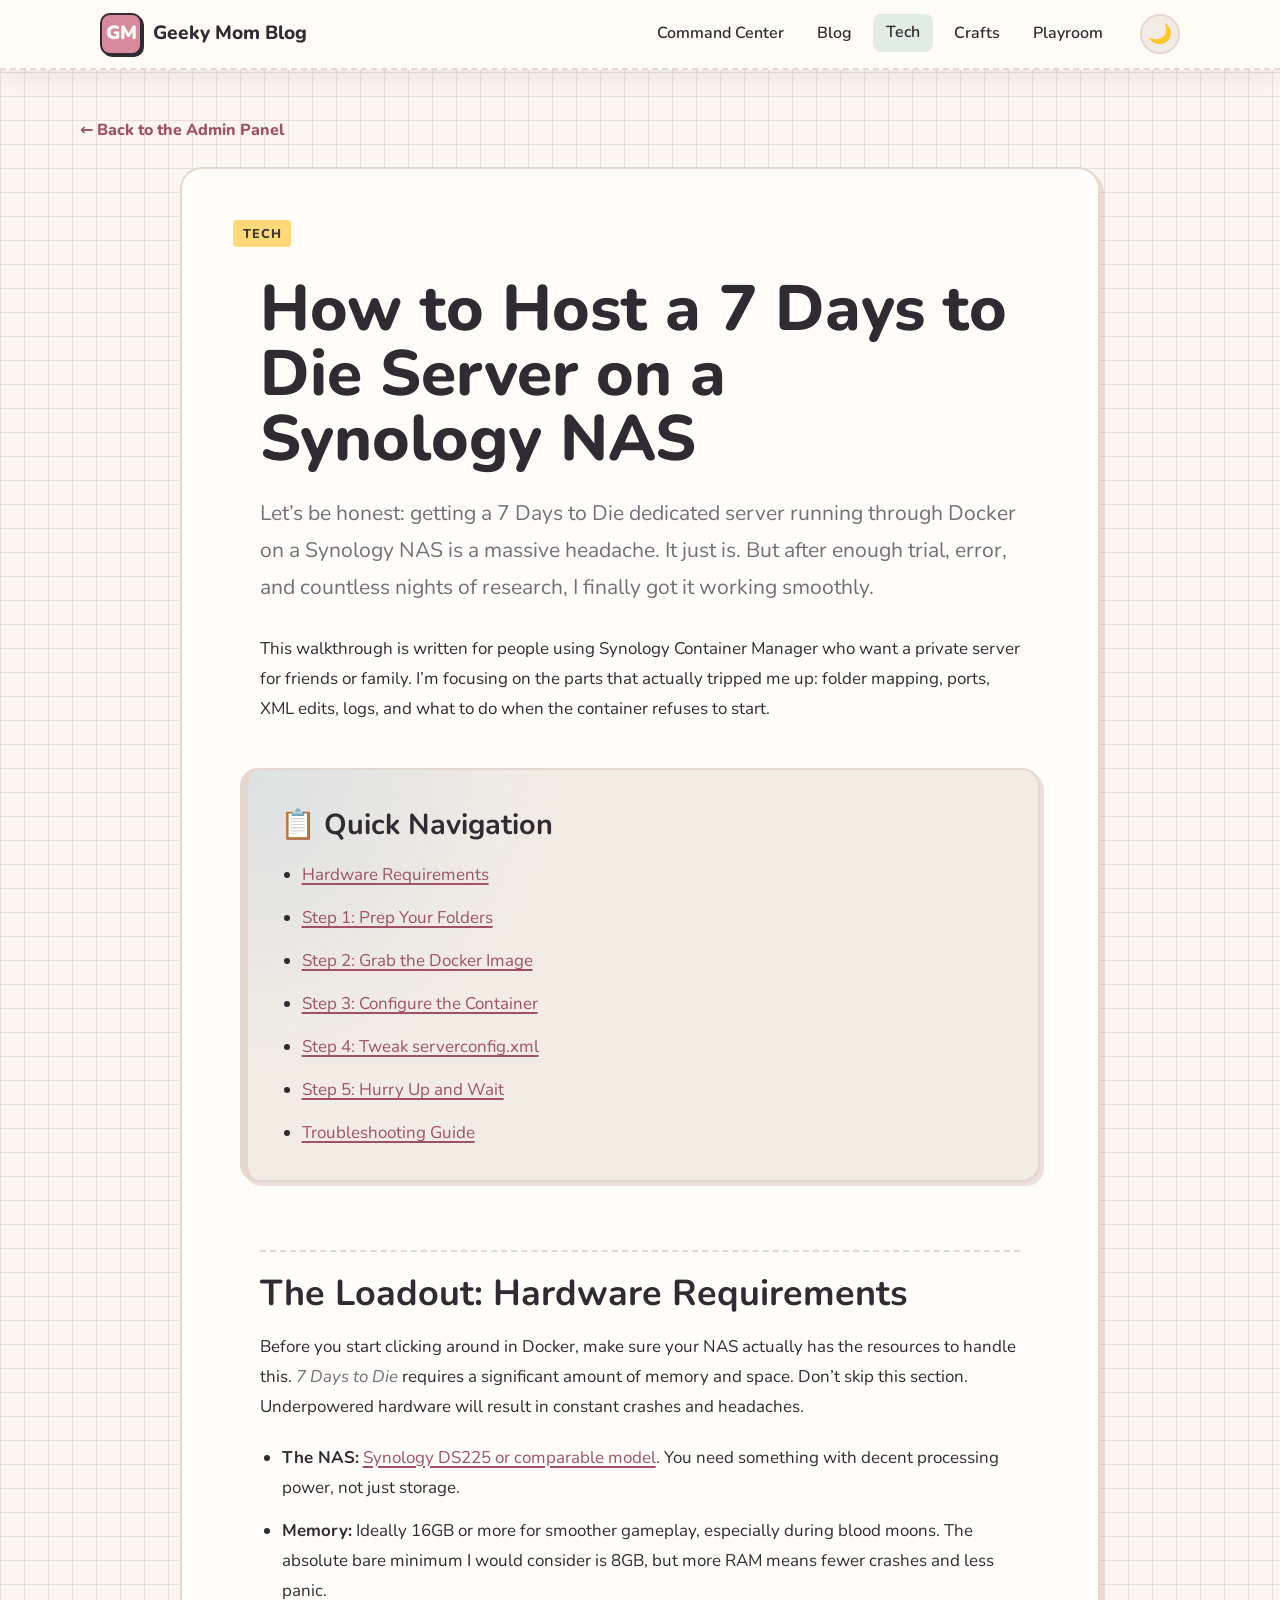
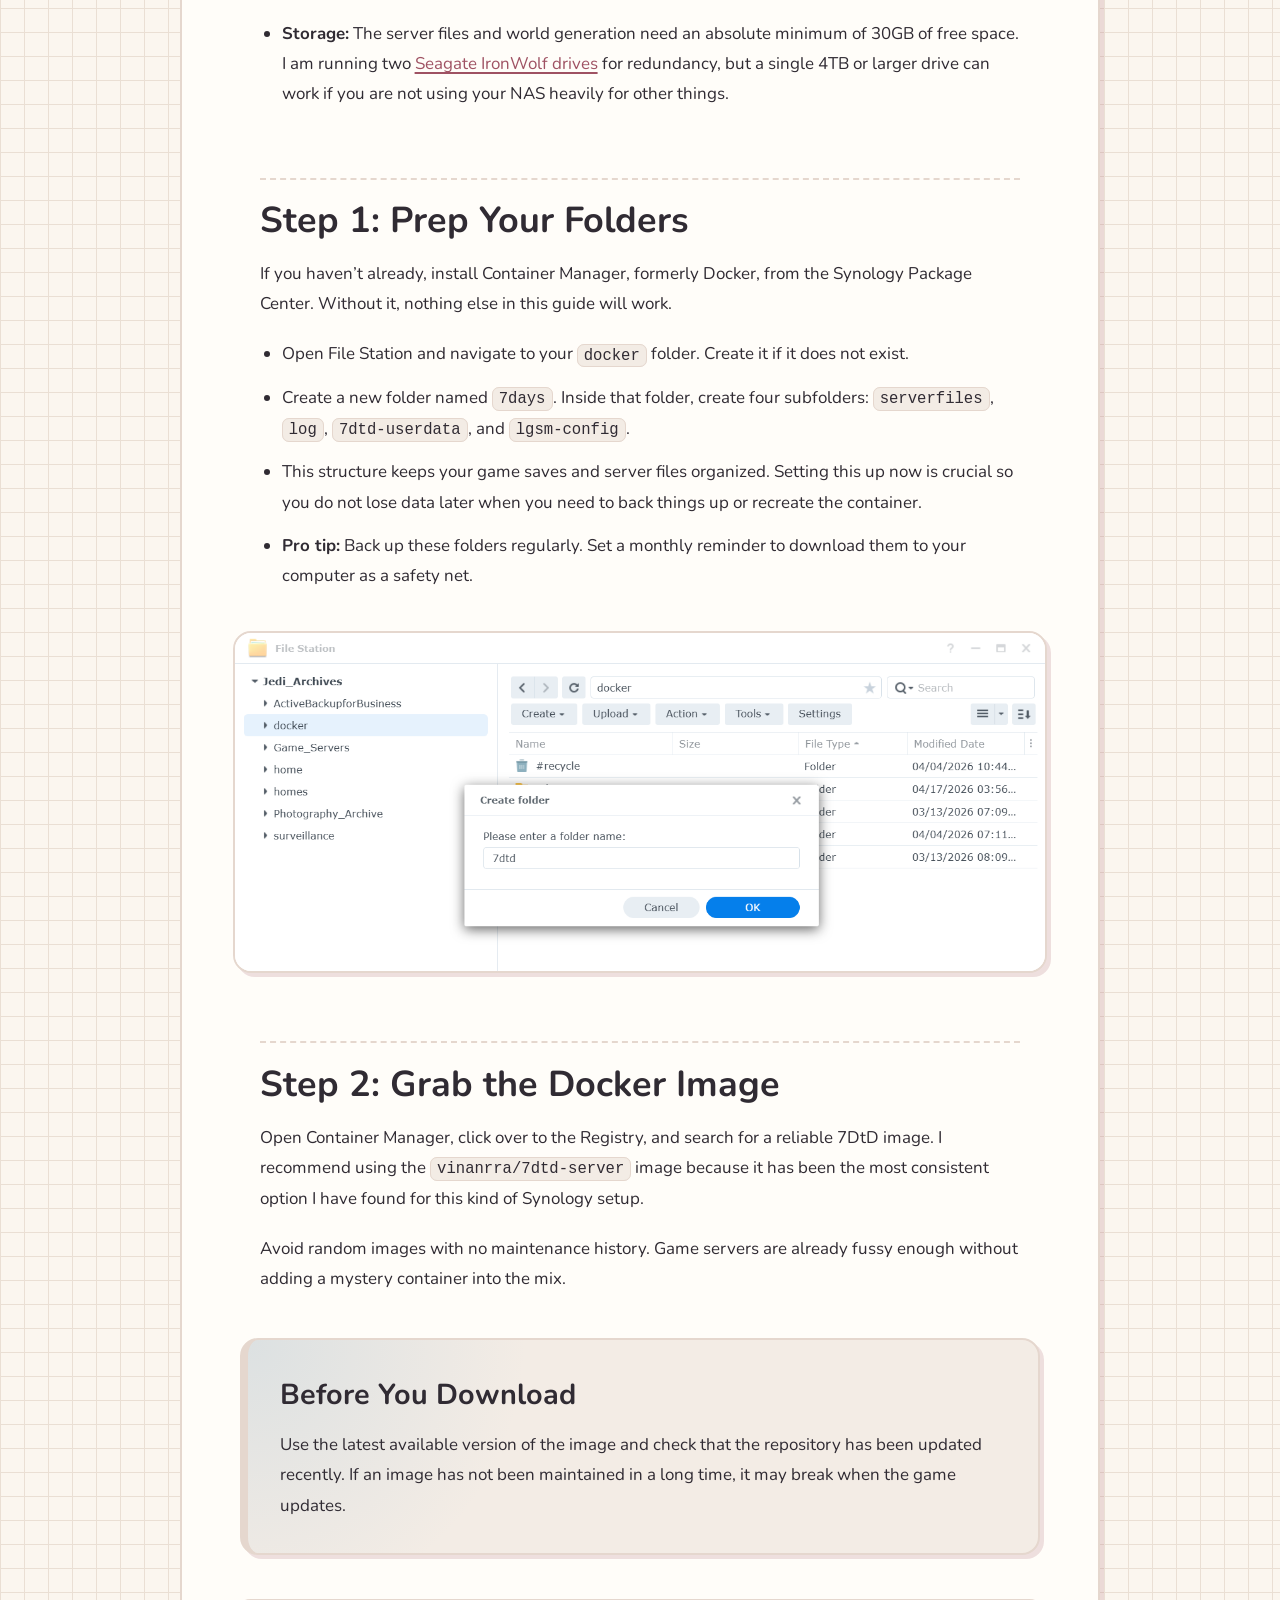
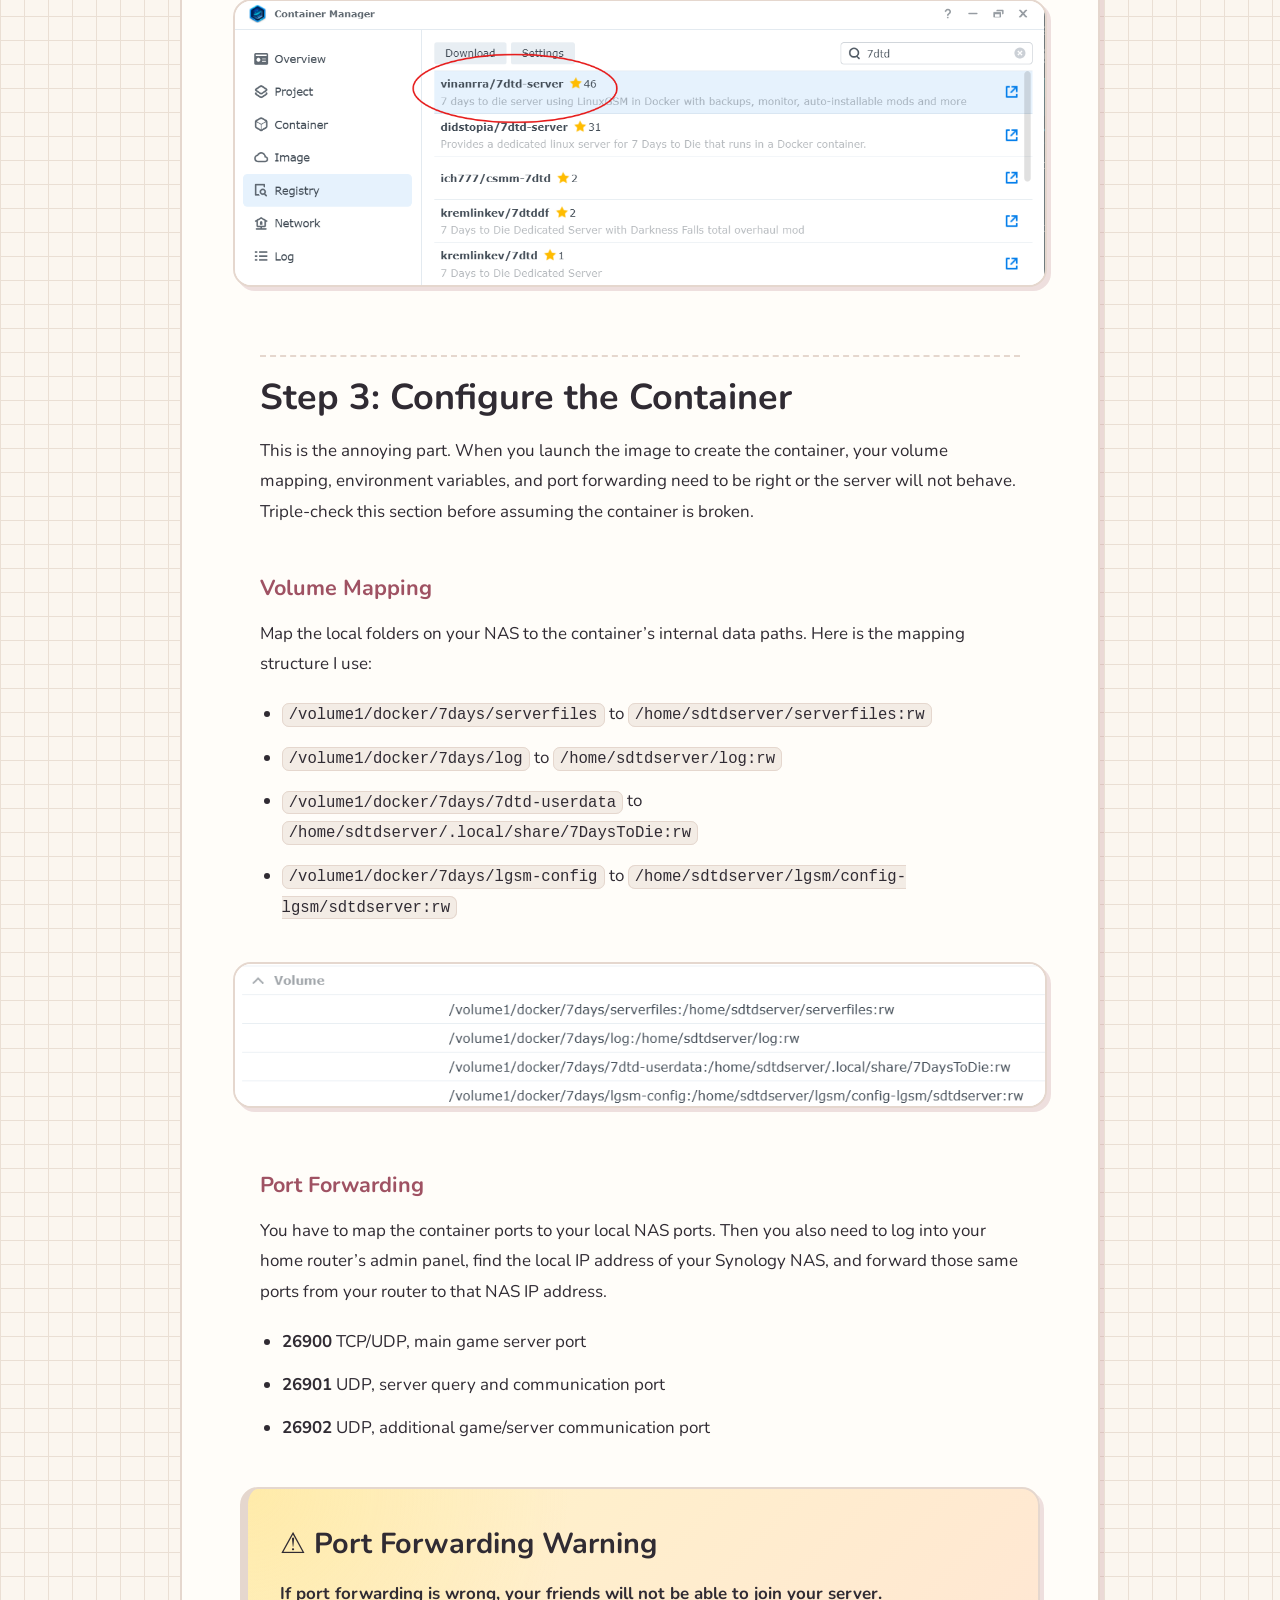
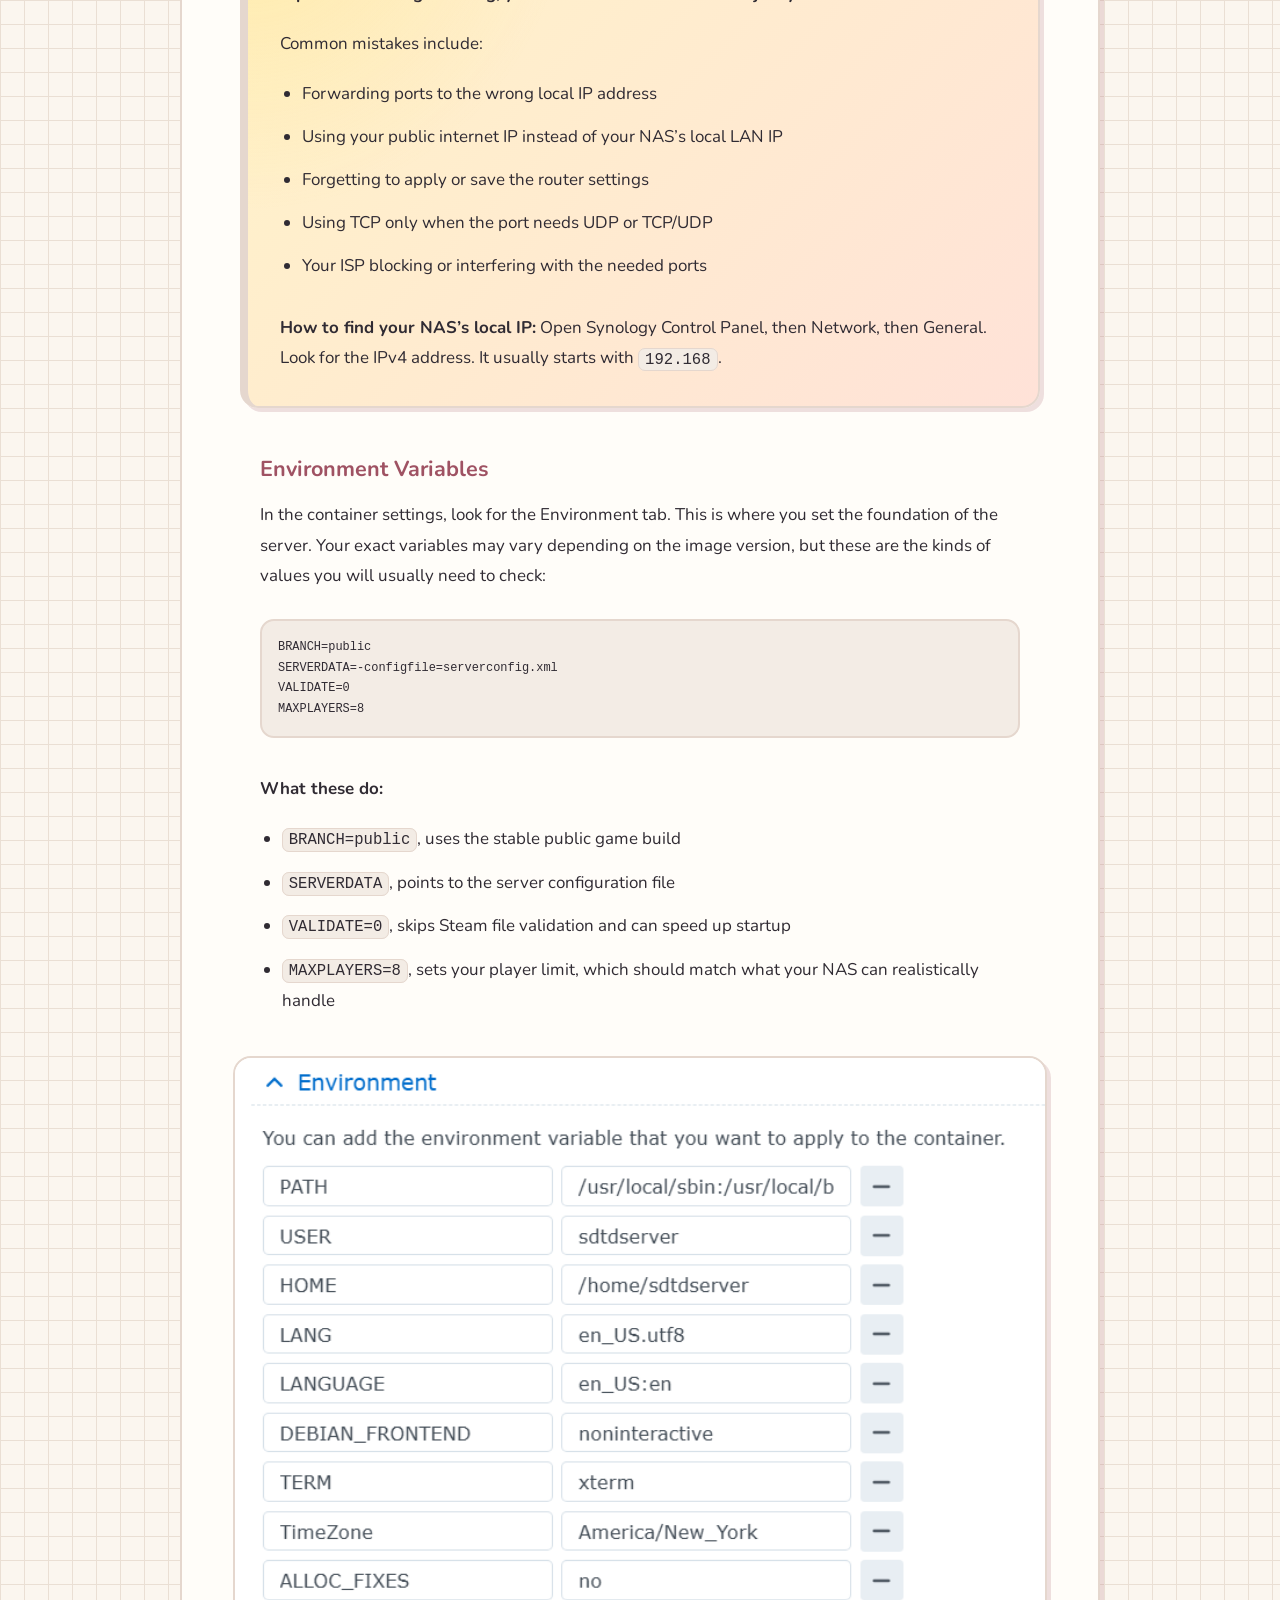
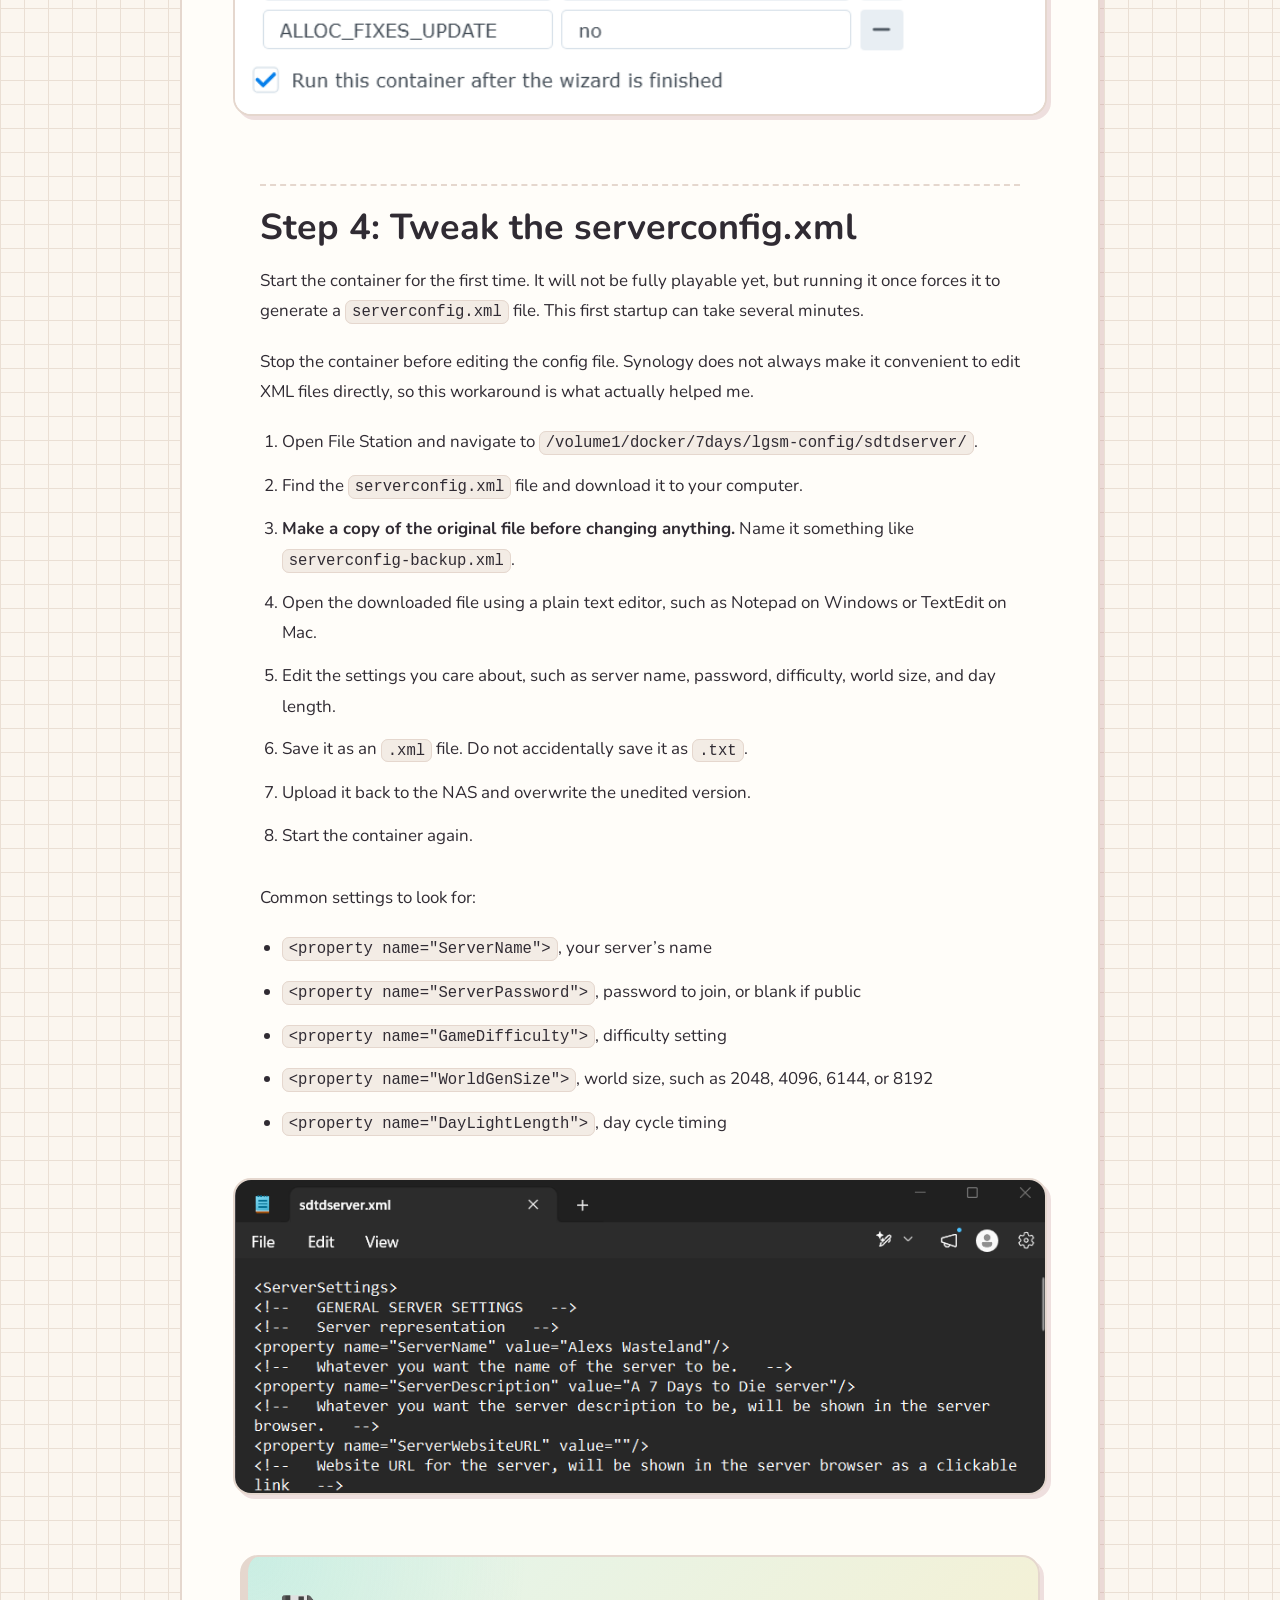
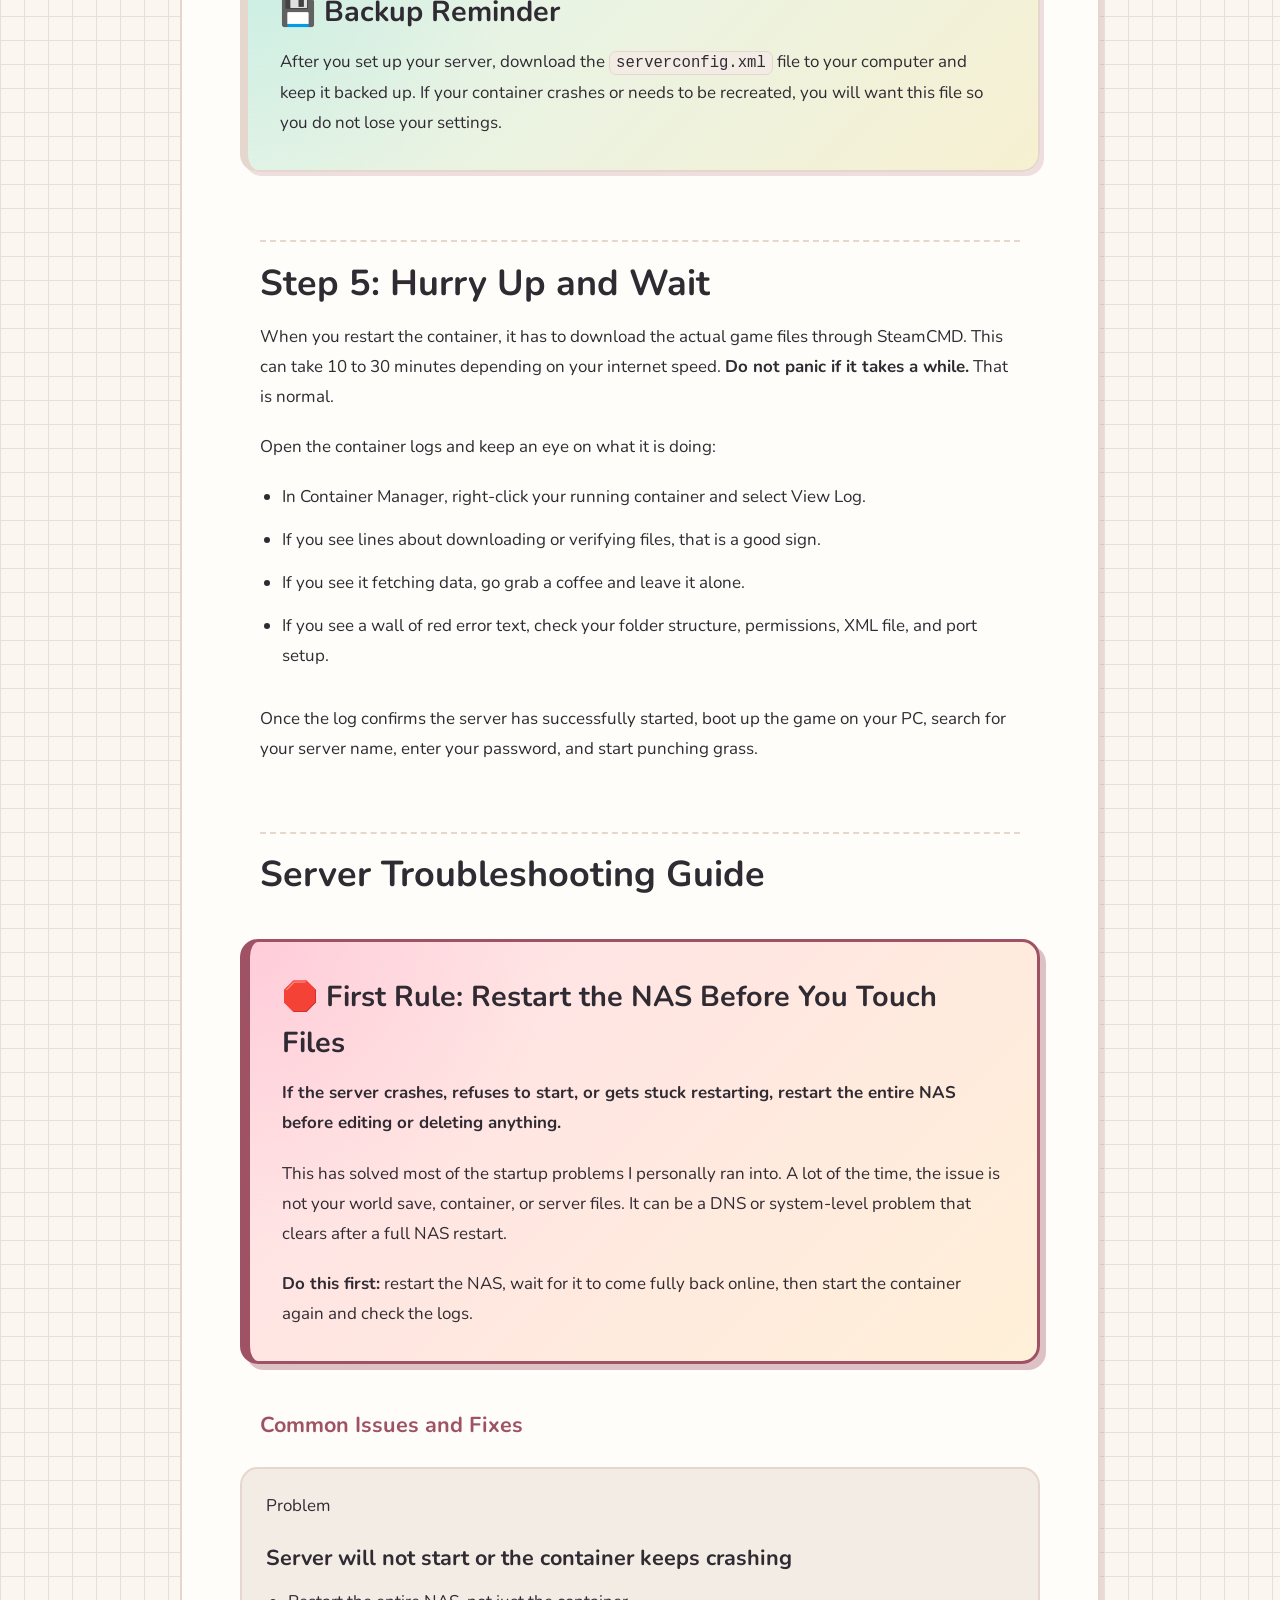
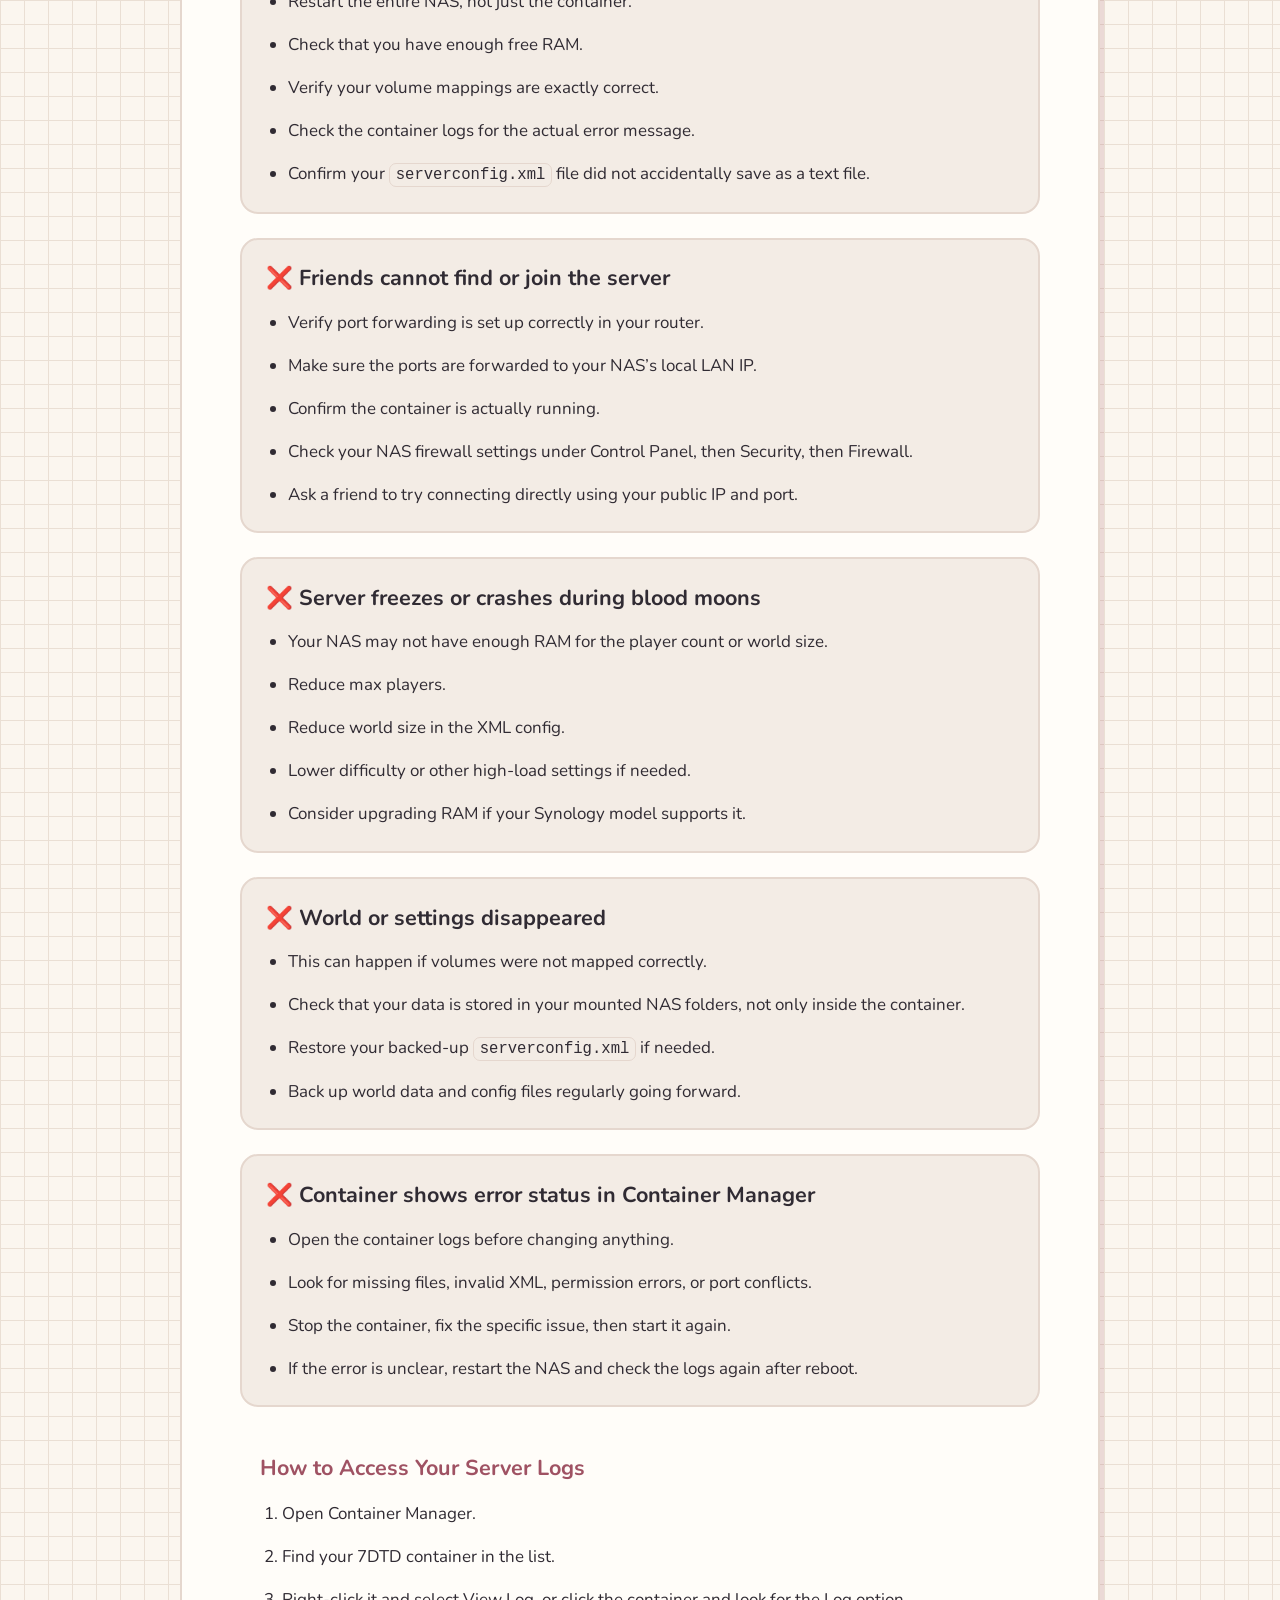
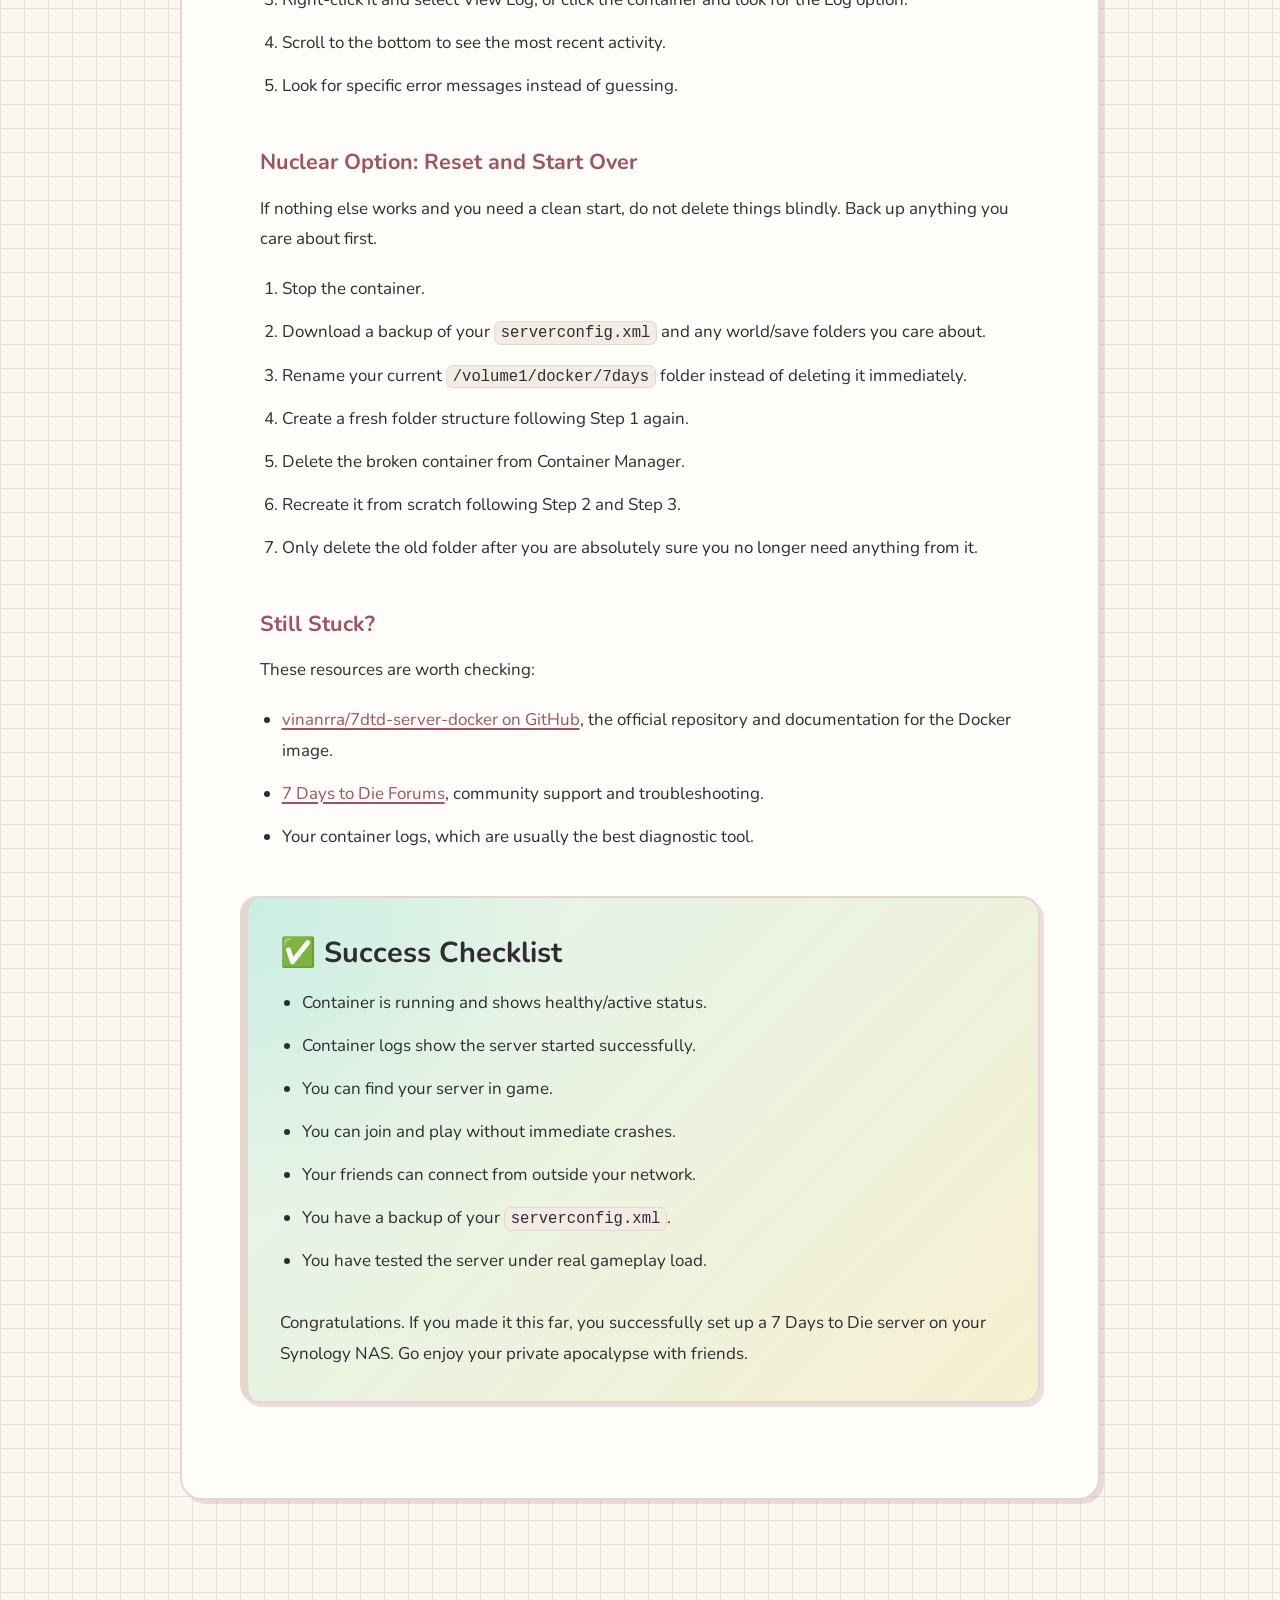
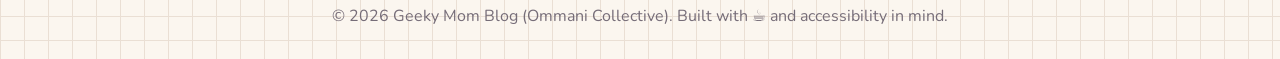
==== 7dtd-server.html @ df2da9f7 "Fix heading formatting for server startup issue" ====
<!DOCTYPE html>
<html lang="en">
<head>
  <meta charset="UTF-8" />
  <meta name="viewport" content="width=device-width, initial-scale=1.0" />

  <meta
    name="description"
    content="A practical guide to hosting a 7 Days to Die dedicated server on a Synology NAS using Docker and Synology Container Manager."
  />

  <title>How to Host a 7 Days to Die Server on a Synology NAS | Geeky Mom Blog</title>

  <link rel="preconnect" href="https://fonts.googleapis.com">
  <link rel="preconnect" href="https://fonts.gstatic.com" crossorigin>
  <link
    href="https://fonts.googleapis.com/css2?family=Caveat:wght@600;700&family=Nunito:wght@400;600;800&display=swap"
    rel="stylesheet"
  >

  <link rel="stylesheet" href="assets/css/styles.css">
</head>

<body>
  <header>
    <div class="nav-wrap">
      <a class="site-logo" href="index.html">
        <span class="logo-mark" aria-hidden="true">GM</span>
        <span>Geeky Mom Blog</span>
      </a>

      <nav aria-label="Main navigation">
        <ul>
          <li><a href="index.html">Command Center</a></li>
          <li><a href="blog.html">Blog</a></li>
          <li><a href="admin-panel.html" aria-current="page">Tech</a></li>
          <li><a href="crafts.html">Crafts</a></li>
          <li><a href="playroom.html">Playroom</a></li>
        </ul>

        <button id="theme-toggle" aria-label="Switch to Dark Mode" title="Toggle Dark/Light Mode">🌙</button>
      </nav>
    </div>
  </header>

  <main id="main-content">
    <section class="article-page-section">
      <div class="container">
        <a href="admin-panel.html" class="back-link">&larr; Back to the Admin Panel</a>

        <article class="article-container">
          <span class="tag">Tech</span>

          <h1>How to Host a 7 Days to Die Server on a Synology NAS</h1>

          <p class="lead">
            Let’s be honest: getting a 7 Days to Die dedicated server running through Docker on a Synology NAS is a massive headache. It just is. But after enough trial, error, and countless nights of research, I finally got it working smoothly.
          </p>

          <p>
            This walkthrough is written for people using Synology Container Manager who want a private server for friends or family. I’m focusing on the parts that actually tripped me up: folder mapping, ports, XML edits, logs, and what to do when the container refuses to start.
          </p>

          <div class="callout callout-info">
            <h4>📋 Quick Navigation</h4>
            <ul>
              <li><a href="#requirements">Hardware Requirements</a></li>
              <li><a href="#step1">Step 1: Prep Your Folders</a></li>
              <li><a href="#step2">Step 2: Grab the Docker Image</a></li>
              <li><a href="#step3">Step 3: Configure the Container</a></li>
              <li><a href="#step4">Step 4: Tweak serverconfig.xml</a></li>
              <li><a href="#step5">Step 5: Hurry Up and Wait</a></li>
              <li><a href="#troubleshooting">Troubleshooting Guide</a></li>
            </ul>
          </div>

          <h3 id="requirements">The Loadout: Hardware Requirements</h3>

          <p>
            Before you start clicking around in Docker, make sure your NAS actually has the resources to handle this. <em>7 Days to Die</em> requires a significant amount of memory and space. Don’t skip this section. Underpowered hardware will result in constant crashes and headaches.
          </p>

          <ul>
            <li>
              <strong>The NAS:</strong>
              <a href="https://www.bhphotovideo.com/c/product/1908413-REG/synology_diskstation_ds225_2_bay_nas.html" target="_blank" rel="noopener noreferrer">Synology DS225 or comparable model</a>.
              You need something with decent processing power, not just storage.
            </li>

            <li>
              <strong>Memory:</strong>
              Ideally 16GB or more for smoother gameplay, especially during blood moons. The absolute bare minimum I would consider is 8GB, but more RAM means fewer crashes and less panic.
            </li>

            <li>
              <strong>Storage:</strong>
              The server files and world generation need an absolute minimum of 30GB of free space. I am running two
              <a href="https://www.seagate.com/products/nas-drives/" target="_blank" rel="noopener noreferrer">Seagate IronWolf drives</a>
              for redundancy, but a single 4TB or larger drive can work if you are not using your NAS heavily for other things.
            </li>
          </ul>

          <h3 id="step1">Step 1: Prep Your Folders</h3>

          <p>
            If you haven’t already, install Container Manager, formerly Docker, from the Synology Package Center. Without it, nothing else in this guide will work.
          </p>

          <ul>
            <li>Open File Station and navigate to your <code>docker</code> folder. Create it if it does not exist.</li>

            <li>
              Create a new folder named <code>7days</code>. Inside that folder, create four subfolders:
              <code>serverfiles</code>, <code>log</code>, <code>7dtd-userdata</code>, and <code>lgsm-config</code>.
            </li>

            <li>
              This structure keeps your game saves and server files organized. Setting this up now is crucial so you do not lose data later when you need to back things up or recreate the container.
            </li>

            <li>
              <strong>Pro tip:</strong> Back up these folders regularly. Set a monthly reminder to download them to your computer as a safety net.
            </li>
          </ul>

          <img
            src="images/image_5f5dee.png"
            alt="Creating a new folder named 7days in the Synology File Station interface"
            class="tutorial-image"
          >

          <h3 id="step2">Step 2: Grab the Docker Image</h3>

          <p>
            Open Container Manager, click over to the Registry, and search for a reliable 7DtD image. I recommend using the <code>vinanrra/7dtd-server</code> image because it has been the most consistent option I have found for this kind of Synology setup.
          </p>

          <p>
            Avoid random images with no maintenance history. Game servers are already fussy enough without adding a mystery container into the mix.
          </p>

          <div class="callout callout-info">
            <h4>Before You Download</h4>
            <p>
              Use the latest available version of the image and check that the repository has been updated recently. If an image has not been maintained in a long time, it may break when the game updates.
            </p>
          </div>

          <img
            src="images/image_5f7110.png"
            alt="Selecting the vinanrra/7dtd-server image in the Synology Container Manager registry"
            class="tutorial-image"
          >

          <h3 id="step3">Step 3: Configure the Container</h3>

          <p>
            This is the annoying part. When you launch the image to create the container, your volume mapping, environment variables, and port forwarding need to be right or the server will not behave. Triple-check this section before assuming the container is broken.
          </p>

          <h4>Volume Mapping</h4>

          <p>
            Map the local folders on your NAS to the container’s internal data paths. Here is the mapping structure I use:
          </p>

          <ul>
            <li><code>/volume1/docker/7days/serverfiles</code> to <code>/home/sdtdserver/serverfiles:rw</code></li>
            <li><code>/volume1/docker/7days/log</code> to <code>/home/sdtdserver/log:rw</code></li>
            <li><code>/volume1/docker/7days/7dtd-userdata</code> to <code>/home/sdtdserver/.local/share/7DaysToDie:rw</code></li>
            <li><code>/volume1/docker/7days/lgsm-config</code> to <code>/home/sdtdserver/lgsm/config-lgsm/sdtdserver:rw</code></li>
          </ul>

          <img
            src="images/image_5f74ad.png"
            alt="Screenshot showing the correct volume mapping paths for the 7 Days to Die Docker container"
            class="tutorial-image"
          >

          <h4>Port Forwarding</h4>

          <p>
            You have to map the container ports to your local NAS ports. Then you also need to log into your home router’s admin panel, find the local IP address of your Synology NAS, and forward those same ports from your router to that NAS IP address.
          </p>

          <ul>
            <li><strong>26900</strong> TCP/UDP, main game server port</li>
            <li><strong>26901</strong> UDP, server query and communication port</li>
            <li><strong>26902</strong> UDP, additional game/server communication port</li>
          </ul>

          <div class="callout callout-warning">
            <h4>⚠️ Port Forwarding Warning</h4>

            <p>
              <strong>If port forwarding is wrong, your friends will not be able to join your server.</strong>
            </p>

            <p>Common mistakes include:</p>

            <ul>
              <li>Forwarding ports to the wrong local IP address</li>
              <li>Using your public internet IP instead of your NAS’s local LAN IP</li>
              <li>Forgetting to apply or save the router settings</li>
              <li>Using TCP only when the port needs UDP or TCP/UDP</li>
              <li>Your ISP blocking or interfering with the needed ports</li>
            </ul>

            <p>
              <strong>How to find your NAS’s local IP:</strong>
              Open Synology Control Panel, then Network, then General. Look for the IPv4 address. It usually starts with <code>192.168</code>.
            </p>
          </div>

          <h4>Environment Variables</h4>

          <p>
            In the container settings, look for the Environment tab. This is where you set the foundation of the server. Your exact variables may vary depending on the image version, but these are the kinds of values you will usually need to check:
          </p>

          <div class="code-block">
            <pre><code>BRANCH=public
SERVERDATA=-configfile=serverconfig.xml
VALIDATE=0
MAXPLAYERS=8</code></pre>
          </div>

          <p><strong>What these do:</strong></p>

          <ul>
            <li><code>BRANCH=public</code>, uses the stable public game build</li>
            <li><code>SERVERDATA</code>, points to the server configuration file</li>
            <li><code>VALIDATE=0</code>, skips Steam file validation and can speed up startup</li>
            <li><code>MAXPLAYERS=8</code>, sets your player limit, which should match what your NAS can realistically handle</li>
          </ul>

          <img
            src="images/image_5fd5aa.png"
            alt="Screenshot of the Environment Variables tab in Synology Container Manager"
            class="tutorial-image"
          >

          <h3 id="step4">Step 4: Tweak the serverconfig.xml</h3>

          <p>
            Start the container for the first time. It will not be fully playable yet, but running it once forces it to generate a <code>serverconfig.xml</code> file. This first startup can take several minutes.
          </p>

          <p>
            Stop the container before editing the config file. Synology does not always make it convenient to edit XML files directly, so this workaround is what actually helped me.
          </p>

          <ol>
            <li>Open File Station and navigate to <code>/volume1/docker/7days/lgsm-config/sdtdserver/</code>.</li>
            <li>Find the <code>serverconfig.xml</code> file and download it to your computer.</li>
            <li><strong>Make a copy of the original file before changing anything.</strong> Name it something like <code>serverconfig-backup.xml</code>.</li>
            <li>Open the downloaded file using a plain text editor, such as Notepad on Windows or TextEdit on Mac.</li>
            <li>
              Edit the settings you care about, such as server name, password, difficulty, world size, and day length.
            </li>
            <li>Save it as an <code>.xml</code> file. Do not accidentally save it as <code>.txt</code>.</li>
            <li>Upload it back to the NAS and overwrite the unedited version.</li>
            <li>Start the container again.</li>
          </ol>

          <p>Common settings to look for:</p>

          <ul>
            <li><code>&lt;property name="ServerName"&gt;</code>, your server’s name</li>
            <li><code>&lt;property name="ServerPassword"&gt;</code>, password to join, or blank if public</li>
            <li><code>&lt;property name="GameDifficulty"&gt;</code>, difficulty setting</li>
            <li><code>&lt;property name="WorldGenSize"&gt;</code>, world size, such as 2048, 4096, 6144, or 8192</li>
            <li><code>&lt;property name="DayLightLength"&gt;</code>, day cycle timing</li>
          </ul>

          <img
            src="images/image_5fd683.png"
            alt="Screenshot of the server configuration XML file open in a text editor"
            class="tutorial-image"
          >

          <div class="callout callout-success">
            <h4>💾 Backup Reminder</h4>
            <p>
              After you set up your server, download the <code>serverconfig.xml</code> file to your computer and keep it backed up. If your container crashes or needs to be recreated, you will want this file so you do not lose your settings.
            </p>
          </div>

          <h3 id="step5">Step 5: Hurry Up and Wait</h3>

          <p>
            When you restart the container, it has to download the actual game files through SteamCMD. This can take 10 to 30 minutes depending on your internet speed. <strong>Do not panic if it takes a while.</strong> That is normal.
          </p>

          <p>Open the container logs and keep an eye on what it is doing:</p>

          <ul>
            <li>In Container Manager, right-click your running container and select View Log.</li>
            <li>If you see lines about downloading or verifying files, that is a good sign.</li>
            <li>If you see it fetching data, go grab a coffee and leave it alone.</li>
            <li>If you see a wall of red error text, check your folder structure, permissions, XML file, and port setup.</li>
          </ul>

          <p>
            Once the log confirms the server has successfully started, boot up the game on your PC, search for your server name, enter your password, and start punching grass.
          </p>

          <h3 id="troubleshooting">Server Troubleshooting Guide</h3>

          <div class="callout callout-danger">
            <h4>🛑 First Rule: Restart the NAS Before You Touch Files</h4>

            <p>
              <strong>If the server crashes, refuses to start, or gets stuck restarting, restart the entire NAS before editing or deleting anything.</strong>
            </p>

            <p>
              This has solved most of the startup problems I personally ran into. A lot of the time, the issue is not your world save, container, or server files. It can be a DNS or system-level problem that clears after a full NAS restart.
            </p>

            <p>
              <strong>Do this first:</strong> restart the NAS, wait for it to come fully back online, then start the container again and check the logs.
            </p>
          </div>

          <h4>Common Issues and Fixes</h4>

          <div class="troubleshooting-item">
            <p class="issue-label">Problem</p>
            <h4>Server will not start or the container keeps crashing</h4>
            <ul>
              <li>Restart the entire NAS, not just the container.</li>
              <li>Check that you have enough free RAM.</li>
              <li>Verify your volume mappings are exactly correct.</li>
              <li>Check the container logs for the actual error message.</li>
              <li>Confirm your <code>serverconfig.xml</code> file did not accidentally save as a text file.</li>
            </ul>
          </div>

          <div class="troubleshooting-item">
            <h4>❌ Friends cannot find or join the server</h4>
            <ul>
              <li>Verify port forwarding is set up correctly in your router.</li>
              <li>Make sure the ports are forwarded to your NAS’s local LAN IP.</li>
              <li>Confirm the container is actually running.</li>
              <li>Check your NAS firewall settings under Control Panel, then Security, then Firewall.</li>
              <li>Ask a friend to try connecting directly using your public IP and port.</li>
            </ul>
          </div>

          <div class="troubleshooting-item">
            <h4>❌ Server freezes or crashes during blood moons</h4>
            <ul>
              <li>Your NAS may not have enough RAM for the player count or world size.</li>
              <li>Reduce max players.</li>
              <li>Reduce world size in the XML config.</li>
              <li>Lower difficulty or other high-load settings if needed.</li>
              <li>Consider upgrading RAM if your Synology model supports it.</li>
            </ul>
          </div>

          <div class="troubleshooting-item">
            <h4>❌ World or settings disappeared</h4>
            <ul>
              <li>This can happen if volumes were not mapped correctly.</li>
              <li>Check that your data is stored in your mounted NAS folders, not only inside the container.</li>
              <li>Restore your backed-up <code>serverconfig.xml</code> if needed.</li>
              <li>Back up world data and config files regularly going forward.</li>
            </ul>
          </div>

          <div class="troubleshooting-item">
            <h4>❌ Container shows error status in Container Manager</h4>
            <ul>
              <li>Open the container logs before changing anything.</li>
              <li>Look for missing files, invalid XML, permission errors, or port conflicts.</li>
              <li>Stop the container, fix the specific issue, then start it again.</li>
              <li>If the error is unclear, restart the NAS and check the logs again after reboot.</li>
            </ul>
          </div>

          <h4>How to Access Your Server Logs</h4>

          <ol>
            <li>Open Container Manager.</li>
            <li>Find your 7DTD container in the list.</li>
            <li>Right-click it and select View Log, or click the container and look for the Log option.</li>
            <li>Scroll to the bottom to see the most recent activity.</li>
            <li>Look for specific error messages instead of guessing.</li>
          </ol>

          <h4>Nuclear Option: Reset and Start Over</h4>

          <p>
            If nothing else works and you need a clean start, do not delete things blindly. Back up anything you care about first.
          </p>

          <ol>
            <li>Stop the container.</li>
            <li>Download a backup of your <code>serverconfig.xml</code> and any world/save folders you care about.</li>
            <li>Rename your current <code>/volume1/docker/7days</code> folder instead of deleting it immediately.</li>
            <li>Create a fresh folder structure following Step 1 again.</li>
            <li>Delete the broken container from Container Manager.</li>
            <li>Recreate it from scratch following Step 2 and Step 3.</li>
            <li>Only delete the old folder after you are absolutely sure you no longer need anything from it.</li>
          </ol>

          <h4>Still Stuck?</h4>

          <p>These resources are worth checking:</p>

          <ul>
            <li>
              <a href="https://github.com/vinanrra/7dtd-server-docker" target="_blank" rel="noopener noreferrer">vinanrra/7dtd-server-docker on GitHub</a>,
              the official repository and documentation for the Docker image.
            </li>
            <li>
              <a href="https://forums.7daystodie.com/" target="_blank" rel="noopener noreferrer">7 Days to Die Forums</a>,
              community support and troubleshooting.
            </li>
            <li>
              Your container logs, which are usually the best diagnostic tool.
            </li>
          </ul>

          <div class="callout callout-success">
            <h4>✅ Success Checklist</h4>

            <ul>
              <li>Container is running and shows healthy/active status.</li>
              <li>Container logs show the server started successfully.</li>
              <li>You can find your server in game.</li>
              <li>You can join and play without immediate crashes.</li>
              <li>Your friends can connect from outside your network.</li>
              <li>You have a backup of your <code>serverconfig.xml</code>.</li>
              <li>You have tested the server under real gameplay load.</li>
            </ul>

            <p>
              Congratulations. If you made it this far, you successfully set up a 7 Days to Die server on your Synology NAS. Go enjoy your private apocalypse with friends.
            </p>
          </div>
        </article>
      </div>
    </section>
  </main>

  <footer>
    <div class="container">
      <p>&copy; <span id="year"></span> Geeky Mom Blog (Ommani Collective). Built with ☕ and accessibility in mind.</p>
    </div>
  </footer>

  <script src="assets/js/main.js"></script>
</body>
</html>
---- assets/css/styles.css ----
:root {
  /* Cozy Geeky Craft Light Mode Palette */
  --bg: #fbf6ef;
  --grid-color: #eadfd4;

  --surface: #fffdf9;
  --surface-soft: #f3ece5;

  --ink: #302b33;
  --muted: #766d78;

  --brand: #d8899b;
  --brand-dark: #9f5263;

  --accent: #8aa99a;
  --accent-soft: #e1ece5;

  --lavender: #d8c7ef;
  --lavender-soft: #f0e9fa;

  --highlight: #ffd977;
  --peach: #f4b7a6;
  --blue: #8bb9d6;

  --border: #e5d7ce;
  --shadow: 4px 4px 0px rgba(159, 82, 99, 0.18);

  --radius: 16px;
  --max-width: 1120px;
}

[data-theme="dark"] {
  /* Late Night Geek Mode Palette */
  --bg: #171827;
  --grid-color: #29283a;

  --surface: #232337;
  --surface-soft: #2e2d46;

  --ink: #fff7ed;
  --muted: #c7bdcb;

  --brand: #ff9fb7;
  --brand-dark: #ffb4c6;

  --accent: #7fd7c4;
  --accent-soft: #263f46;

  --lavender: #b9a7ff;
  --lavender-soft: #332f55;

  --highlight: #ffd86b;
  --peach: #ffb199;
  --blue: #7cc7ff;

  --border: #47445f;
  --shadow: 4px 4px 0px rgba(255, 159, 183, 0.22);
}

/* Base reset */

* {
  box-sizing: border-box;
  transition: background-color 0.3s ease, color 0.3s ease, border-color 0.3s ease;
}

html {
  scroll-behavior: smooth;
}

body {
  margin: 0;
  font-family: "Nunito", system-ui, sans-serif;
  color: var(--ink);
  background-color: var(--bg);
  background-image:
    linear-gradient(var(--grid-color) 1px, transparent 1px),
    linear-gradient(90deg, var(--grid-color) 1px, transparent 1px);
  background-size: 24px 24px;
  line-height: 1.6;
}

img {
  max-width: 100%;
  display: block;
}

a {
  color: var(--brand-dark);
  text-decoration-thickness: 0.12em;
  text-underline-offset: 0.18em;
}

a:hover {
  color: var(--accent);
}

a:focus-visible,
button:focus-visible,
input:focus-visible,
textarea:focus-visible {
  outline: 3px dashed var(--brand);
  outline-offset: 4px;
  border-radius: 8px;
}

/* Typography */

h1,
h2,
h3 {
  line-height: 1.1;
  margin: 0 0 1rem;
  color: var(--ink);
}

h1 {
  font-size: clamp(2.2rem, 5vw, 4rem);
  font-weight: 800;
}

h2 {
  font-size: clamp(1.8rem, 4vw, 2.8rem);
  font-weight: 800;
}

h3 {
  font-size: 1.25rem;
}

p {
  margin-top: 0;
}

.lead {
  font-size: 1.2rem;
  color: var(--muted);
  max-width: 60ch;
  margin: 0 0 1.5rem;
}

.handwritten {
  font-family: "Caveat", cursive;
  color: var(--brand-dark);
  font-size: 1.5em;
  transform: rotate(-2deg);
  display: inline-block;
}

/* Header and navigation */

header {
  background: rgba(255, 253, 249, 0.88);
  border-bottom: 2px dashed var(--border);
  position: sticky;
  top: 0;
  z-index: 20;
  box-shadow: 0 8px 24px rgba(48, 43, 51, 0.08);
  backdrop-filter: blur(12px);
}

[data-theme="dark"] header {
  background: rgba(35, 35, 55, 0.88);
  box-shadow: 0 8px 24px rgba(0, 0, 0, 0.28);
}

.nav-wrap {
  max-width: var(--max-width);
  margin: 0 auto;
  padding: 0.8rem 1.25rem;
  display: flex;
  align-items: center;
  justify-content: space-between;
  flex-wrap: wrap;
  gap: 1rem;
}

.site-logo {
  display: inline-flex;
  align-items: center;
  gap: 0.7rem;
  text-decoration: none;
  color: var(--ink);
  font-weight: 800;
  font-size: 1.2rem;
}

.logo-mark {
  width: 42px;
  height: 42px;
  display: grid;
  place-items: center;
  border-radius: 10px;
  background: var(--brand);
  color: var(--surface);
  font-weight: 900;
  border: 2px solid var(--ink);
  box-shadow: 2px 2px 0px var(--ink);
}

nav {
  display: flex;
  align-items: center;
  gap: 1.5rem;
}

nav ul {
  list-style: none;
  display: flex;
  flex-wrap: wrap;
  gap: 0.5rem;
  margin: 0;
  padding: 0;
}

nav a {
  display: inline-block;
  padding: 0.4rem 0.8rem;
  border-radius: 8px;
  color: var(--ink);
  text-decoration: none;
  font-weight: 600;
}

nav a:hover,
nav a[aria-current="page"] {
  background: var(--accent-soft);
  color: var(--ink);
  transform: translateY(-1px);
}

#theme-toggle {
  background: var(--surface-soft);
  border: 2px solid var(--border);
  border-radius: 50%;
  width: 40px;
  height: 40px;
  cursor: pointer;
  display: grid;
  place-items: center;
  font-size: 1.2rem;
}

#theme-toggle:hover {
  background: var(--highlight);
  border-color: var(--ink);
}

/* Layout */

section {
  padding: 4.5rem 1.25rem;
}

.container {
  max-width: var(--max-width);
  margin: 0 auto;
}

.hero {
  padding-top: 5rem;
  padding-bottom: 4rem;
}

.hero-grid {
  display: grid;
  grid-template-columns: 1fr 1fr;
  gap: 3rem;
  align-items: center;
}

/* Buttons */

.btn {
  display: inline-flex;
  align-items: center;
  justify-content: center;
  padding: 0.7rem 1.2rem;
  border-radius: 8px;
  font-weight: 800;
  text-decoration: none;
  border: 2px solid var(--ink);
  box-shadow: 3px 3px 0px var(--ink);
  transition: all 0.15s ease;
}

.btn:hover {
  transform: translate(2px, 2px);
  box-shadow: 1px 1px 0px var(--ink);
}

.btn-primary {
  background: var(--brand);
  color: #fff;
}

.btn-secondary {
  background: var(--accent);
  color: #fff;
}

[data-theme="dark"] .btn-primary {
  background: linear-gradient(135deg, var(--brand), var(--lavender));
  color: #171827;
}

[data-theme="dark"] .btn-secondary {
  background: linear-gradient(135deg, var(--accent), var(--blue));
  color: #171827;
}

/* Polaroid */

.polaroid-wrapper {
  background: #fff;
  padding: 1rem 1rem 3rem 1rem;
  border: 1px solid var(--border);
  box-shadow: var(--shadow);
  transform: rotate(2deg);
  max-width: 400px;
  margin: auto;
}

.polaroid-img {
  width: 100%;
  height: 300px;
  object-fit: cover;
  background: var(--accent-soft);
  border-radius: 4px;
  display: grid;
  place-items: center;
  color: var(--accent);
  font-weight: 800;
  text-align: center;
  border: 2px dashed var(--accent);
}

.polaroid-caption {
  text-align: center;
  margin-top: 1rem;
  font-size: 1.4rem;
}

/* Cards */

.card-grid {
  display: grid;
  grid-template-columns: repeat(auto-fit, minmax(300px, 1fr));
  gap: 1.5rem;
}

.card {
  background: var(--surface);
  border: 2px solid var(--border);
  border-radius: var(--radius);
  padding: 1.5rem;
  box-shadow: var(--shadow);
  position: relative;
}

.card::before {
  content: "";
  position: absolute;
  top: -10px;
  left: 50%;
  transform: translateX(-50%) rotate(-3deg);
  width: 60px;
  height: 20px;
  background: rgba(210, 166, 161, 0.4);
  border: 1px solid rgba(0, 0, 0, 0.05);
}

.card h3 a {
  color: inherit;
}

.card h3 a:hover {
  color: var(--brand-dark);
}

.tag {
  display: inline-block;
  margin-bottom: 1rem;
  padding: 0.2rem 0.6rem;
  border-radius: 4px;
  background: var(--highlight);
  color: #3a3536;
  font-weight: 800;
  font-size: 0.8rem;
  text-transform: uppercase;
  letter-spacing: 1px;
}

[data-theme="dark"] .tag {
  background: linear-gradient(135deg, var(--highlight), var(--peach));
  color: #171827;
}

/* Home sections */

.section-soft {
  background: var(--surface);
  border-top: 2px dashed var(--border);
  border-bottom: 2px dashed var(--border);
}

.shop-section {
  background:
    radial-gradient(circle at top left, rgba(255, 217, 119, 0.28), transparent 32%),
    linear-gradient(135deg, var(--accent-soft), var(--lavender-soft));
}

[data-theme="dark"] .shop-section {
  background:
    radial-gradient(circle at top left, rgba(255, 216, 107, 0.18), transparent 30%),
    radial-gradient(circle at bottom right, rgba(127, 215, 196, 0.16), transparent 34%),
    linear-gradient(135deg, #22243a, #263f46);
}

.newsletter {
  background: var(--surface-soft);
  border-top: 2px dashed var(--border);
  border-bottom: 2px dashed var(--border);
}

.newsletter-box {
  text-align: center;
  max-width: 600px;
  margin: auto;
}

/* Forms */

form {
  display: flex;
  gap: 0.5rem;
  margin-top: 1.5rem;
}

input,
textarea {
  flex: 1;
  padding: 0.8rem;
  border-radius: 8px;
  border: 2px solid var(--border);
  font: inherit;
  background: var(--surface);
  color: var(--ink);
}

button[type="submit"] {
  padding: 0.8rem 1.5rem;
  border-radius: 8px;
  border: 2px solid var(--ink);
  background: var(--highlight);
  color: #3a3536;
  font-weight: 800;
  cursor: pointer;
  box-shadow: 3px 3px 0px var(--ink);
  transition: all 0.15s ease;
}

button[type="submit"]:hover {
  transform: translate(2px, 2px);
  box-shadow: 1px 1px 0px var(--ink);
}

/* Blog page helpers */

.hero-panel,
.panel,
.cta-box {
  background: var(--surface);
  border: 2px solid var(--border);
  border-radius: var(--radius);
  padding: clamp(1.5rem, 4vw, 3rem);
  box-shadow: var(--shadow);
  position: relative;
}

.hero-panel::before,
.panel::before,
.cta-box::before {
  content: "";
  position: absolute;
  top: -12px;
  left: 2rem;
  width: 85px;
  height: 24px;
  background: rgba(210, 166, 161, 0.45);
  border: 1px solid rgba(0, 0, 0, 0.05);
  transform: rotate(-3deg);
}

.category-nav,
.pill-row {
  display: flex;
  flex-wrap: wrap;
  gap: 0.75rem;
  margin-top: 2rem;
}

.pill {
  display: inline-flex;
  align-items: center;
  justify-content: center;
  padding: 0.55rem 0.9rem;
  border-radius: 999px;
  background: var(--surface-soft);
  border: 2px solid var(--border);
  color: var(--ink);
  font-weight: 800;
  text-decoration: none;
}

.pill:hover {
  background: var(--highlight);
  color: #3a3536;
  border-color: var(--ink);
}

.blog-section {
  border-top: 2px dashed var(--border);
}

.blog-section:nth-of-type(even) {
  background: var(--surface-soft);
}

.section-heading {
  display: flex;
  align-items: end;
  justify-content: space-between;
  gap: 1rem;
  margin-bottom: 2rem;
  flex-wrap: wrap;
}

.post-meta {
  color: var(--muted);
  font-size: 0.95rem;
  margin-top: 1rem;
}

.empty-card {
  border-style: dashed;
  background: transparent;
  box-shadow: none;
}

.cta {
  background: var(--accent-soft);
  border-top: 2px dashed var(--border);
  border-bottom: 2px dashed var(--border);
  text-align: center;
}

/* Footer */

footer {
  padding: 2rem 1.25rem;
  text-align: center;
  color: var(--muted);
}

/* Responsive */

@media (max-width: 860px) {
  .hero-grid {
    grid-template-columns: 1fr;
  }

  .polaroid-wrapper {
    transform: rotate(0);
    margin-top: 2rem;
  }

  form {
    flex-direction: column;
  }

  nav {
    width: 100%;
    justify-content: space-between;
  }

  nav ul {
    gap: 0.25rem;
  }

  nav a {
    padding: 0.35rem 0.55rem;
  }

  .section-heading {
    align-items: flex-start;
  }
}

/* =========================================================
   Long-form tutorial/article pages
   ========================================================= */

.article-page-section {
  padding-top: 3rem;
}

.article-container {
  max-width: 920px;
  margin: 0 auto;
  background: var(--surface);
  border: 2px solid var(--border);
  border-radius: 22px;
  padding: clamp(1.5rem, 4vw, 3.5rem);
  box-shadow: var(--shadow);
}

.article-container > * {
  max-width: 760px;
  margin-left: auto;
  margin-right: auto;
}

.article-container h1 {
  max-width: 760px;
  margin-top: 0.85rem;
  margin-bottom: 1.4rem;
  font-size: clamp(2.25rem, 5vw, 4.2rem);
  line-height: 1.02;
}

.article-container .lead {
  max-width: 760px;
  margin-bottom: 1.75rem;
  font-size: clamp(1.12rem, 2vw, 1.32rem);
  line-height: 1.75;
}

.article-container p {
  margin-bottom: 1.25rem;
}

.article-container p,
.article-container li {
  font-size: 1.06rem;
  line-height: 1.78;
}

.article-container h3 {
  max-width: 760px;
  margin-top: 4.25rem;
  margin-bottom: 1.15rem;
  padding-top: 1.35rem;
  border-top: 2px dashed var(--border);
  font-size: clamp(1.6rem, 3vw, 2.25rem);
}

.article-container h4 {
  max-width: 760px;
  margin-top: 2.75rem;
  margin-bottom: 0.85rem;
  font-size: 1.35rem;
  color: var(--brand-dark);
}

.article-container ul,
.article-container ol {
  max-width: 760px;
  padding-left: 1.35rem;
  margin-top: 0.75rem;
  margin-bottom: 2rem;
}

.article-container li + li {
  margin-top: 0.8rem;
}

.article-container code {
  background: var(--surface-soft);
  border: 1px solid var(--border);
  border-radius: 7px;
  padding: 0.12rem 0.38rem;
  font-size: 0.92em;
}

.article-container em {
  color: var(--muted);
}

.back-link {
  display: inline-block;
  margin-bottom: 1.5rem;
  font-weight: 800;
  text-decoration: none;
}

.back-link:hover {
  text-decoration: underline;
}

/* Tutorial images */

.tutorial-image {
  width: min(100%, 860px);
  max-width: 860px;
  margin: 2.5rem auto 3.75rem;
  border: 2px solid var(--border);
  border-radius: 18px;
  box-shadow: var(--shadow);
  background: var(--surface-soft);
}

.article-container .tutorial-image {
  max-width: 860px;
}

/* Code blocks */

.code-block {
  max-width: 760px;
  background: var(--surface-soft);
  border: 2px solid var(--border);
  border-radius: 14px;
  padding: 1rem;
  margin: 1.75rem auto 2.25rem;
  overflow-x: auto;
}

.code-block pre {
  margin: 0;
}

.code-block code {
  border: 0;
  background: transparent;
  padding: 0;
}

/* Callouts */

.article-container .callout {
  max-width: 800px;
  margin: 2.75rem auto;
  padding: clamp(1.25rem, 3vw, 2rem);
  border: 2px solid var(--border);
  border-left-width: 8px;
  border-radius: 18px;
  box-shadow: var(--shadow);
}

.article-container .callout h4 {
  margin-top: 0;
  margin-bottom: 0.75rem;
  color: var(--ink);
  font-size: clamp(1.25rem, 2.6vw, 1.8rem);
}

.article-container .callout p:last-child,
.article-container .callout ul:last-child,
.article-container .callout ol:last-child {
  margin-bottom: 0;
}

.callout-info {
  background:
    radial-gradient(circle at top left, rgba(139, 185, 214, 0.22), transparent 34%),
    var(--surface-soft);
  border-left-color: var(--blue);
}

.callout-warning {
  background:
    radial-gradient(circle at top left, rgba(255, 216, 107, 0.32), transparent 34%),
    linear-gradient(135deg, #fff4c7, #ffe2d8);
  border-left-color: #d9822b;
}

.callout-danger {
  background:
    radial-gradient(circle at top left, rgba(255, 159, 183, 0.3), transparent 34%),
    linear-gradient(135deg, #ffe0e8, #fff0d8);
  border-left-color: #c4455c;
}

.callout-success {
  background:
    radial-gradient(circle at top left, rgba(127, 215, 196, 0.24), transparent 34%),
    linear-gradient(135deg, #e1f5ed, #f7f0d2);
  border-left-color: var(--accent);
}

[data-theme="dark"] .callout-info {
  background:
    radial-gradient(circle at top left, rgba(124, 199, 255, 0.16), transparent 34%),
    #24283f;
  border-left-color: var(--blue);
}

[data-theme="dark"] .callout-warning {
  background:
    radial-gradient(circle at top left, rgba(255, 216, 107, 0.18), transparent 34%),
    #332b24;
  border-left-color: var(--highlight);
}

[data-theme="dark"] .callout-danger {
  background:
    radial-gradient(circle at top left, rgba(255, 159, 183, 0.2), transparent 34%),
    #3a2432;
  border-left-color: var(--brand);
}

[data-theme="dark"] .callout-success {
  background:
    radial-gradient(circle at top left, rgba(127, 215, 196, 0.16), transparent 34%),
    #233b38;
  border-left-color: var(--accent);
}

/* Troubleshooting cards */

.troubleshooting-item {
  max-width: 800px;
  background: var(--surface-soft);
  border: 2px solid var(--border);
  border-radius: 18px;
  padding: 1.35rem 1.5rem;
  margin: 1.5rem auto;
}

.troubleshooting-item h4 {
  margin-top: 0;
  margin-bottom: 0.75rem;
  color: var(--ink);
}

.troubleshooting-item ul {
  margin-bottom: 0;
}

/* Strong final warning style */

#troubleshooting + .callout-danger {
  border: 3px solid var(--brand-dark);
  border-left-width: 10px;
  box-shadow: 6px 6px 0 rgba(159, 82, 99, 0.35);
}

[data-theme="dark"] #troubleshooting + .callout-danger {
  border-color: var(--brand);
  box-shadow: 6px 6px 0 rgba(255, 159, 183, 0.35);
}

/* Blog page bottom CTA refresh */

.cta {
  background:
    radial-gradient(circle at top left, rgba(255, 217, 119, 0.32), transparent 32%),
    radial-gradient(circle at bottom right, rgba(216, 199, 239, 0.5), transparent 34%),
    linear-gradient(135deg, var(--lavender-soft), var(--accent-soft));
  border-top: 2px dashed var(--border);
  border-bottom: 2px dashed var(--border);
  text-align: center;
}

[data-theme="dark"] .cta {
  background:
    radial-gradient(circle at top left, rgba(255, 216, 107, 0.18), transparent 30%),
    radial-gradient(circle at bottom right, rgba(127, 215, 196, 0.18), transparent 34%),
    linear-gradient(135deg, #201d35, #263f46);
}

.cta .lead {
  margin-left: auto;
  margin-right: auto;
}

/* Article mobile refinements */

@media (max-width: 700px) {
  section {
    padding: 3rem 1rem;
  }

  .article-container {
    padding: 1.25rem;
    border-radius: 18px;
  }

  .article-container h1 {
    font-size: clamp(2rem, 12vw, 3rem);
  }

  .article-container p,
  .article-container li {
    font-size: 1rem;
    line-height: 1.72;
  }

  .tutorial-image {
    margin: 2rem auto 3rem;
    border-radius: 14px;
  }

  .article-container .callout,
  .troubleshooting-item {
    margin: 2rem auto;
    padding: 1.15rem;
  }
}
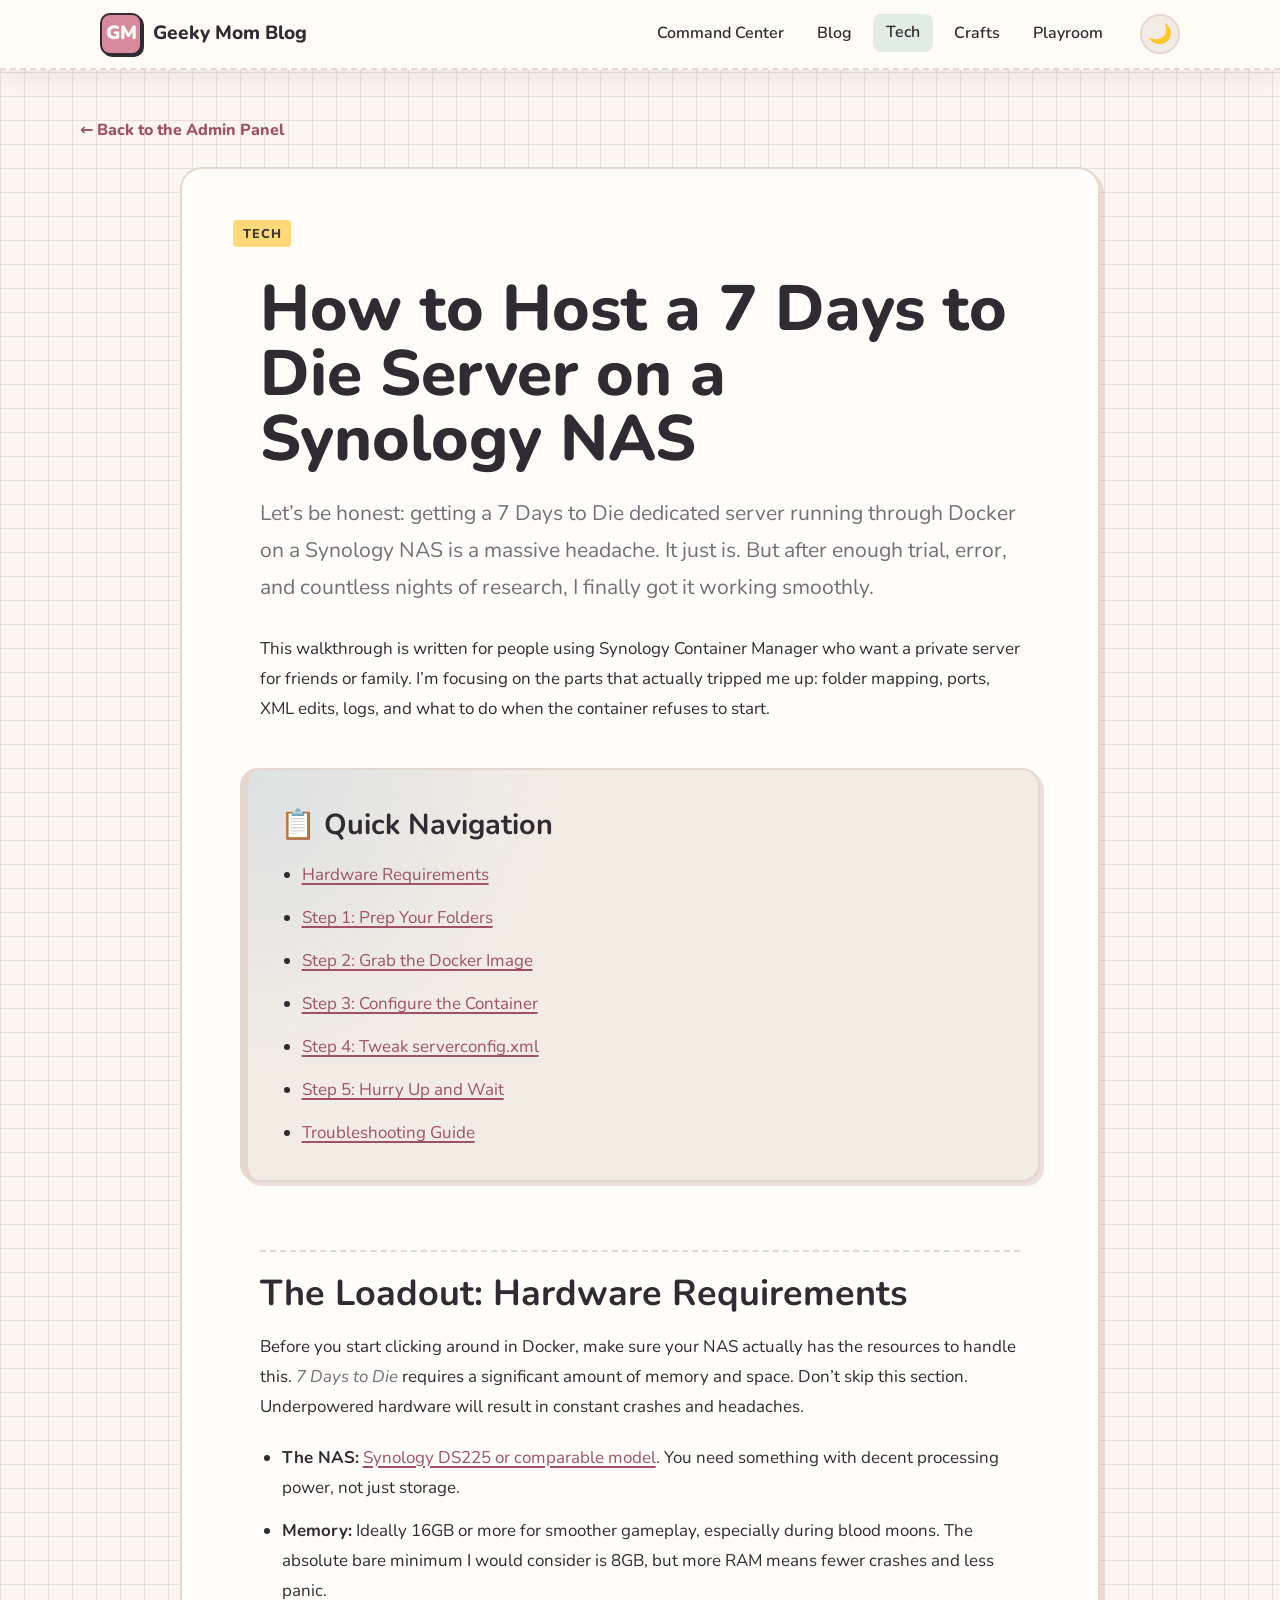
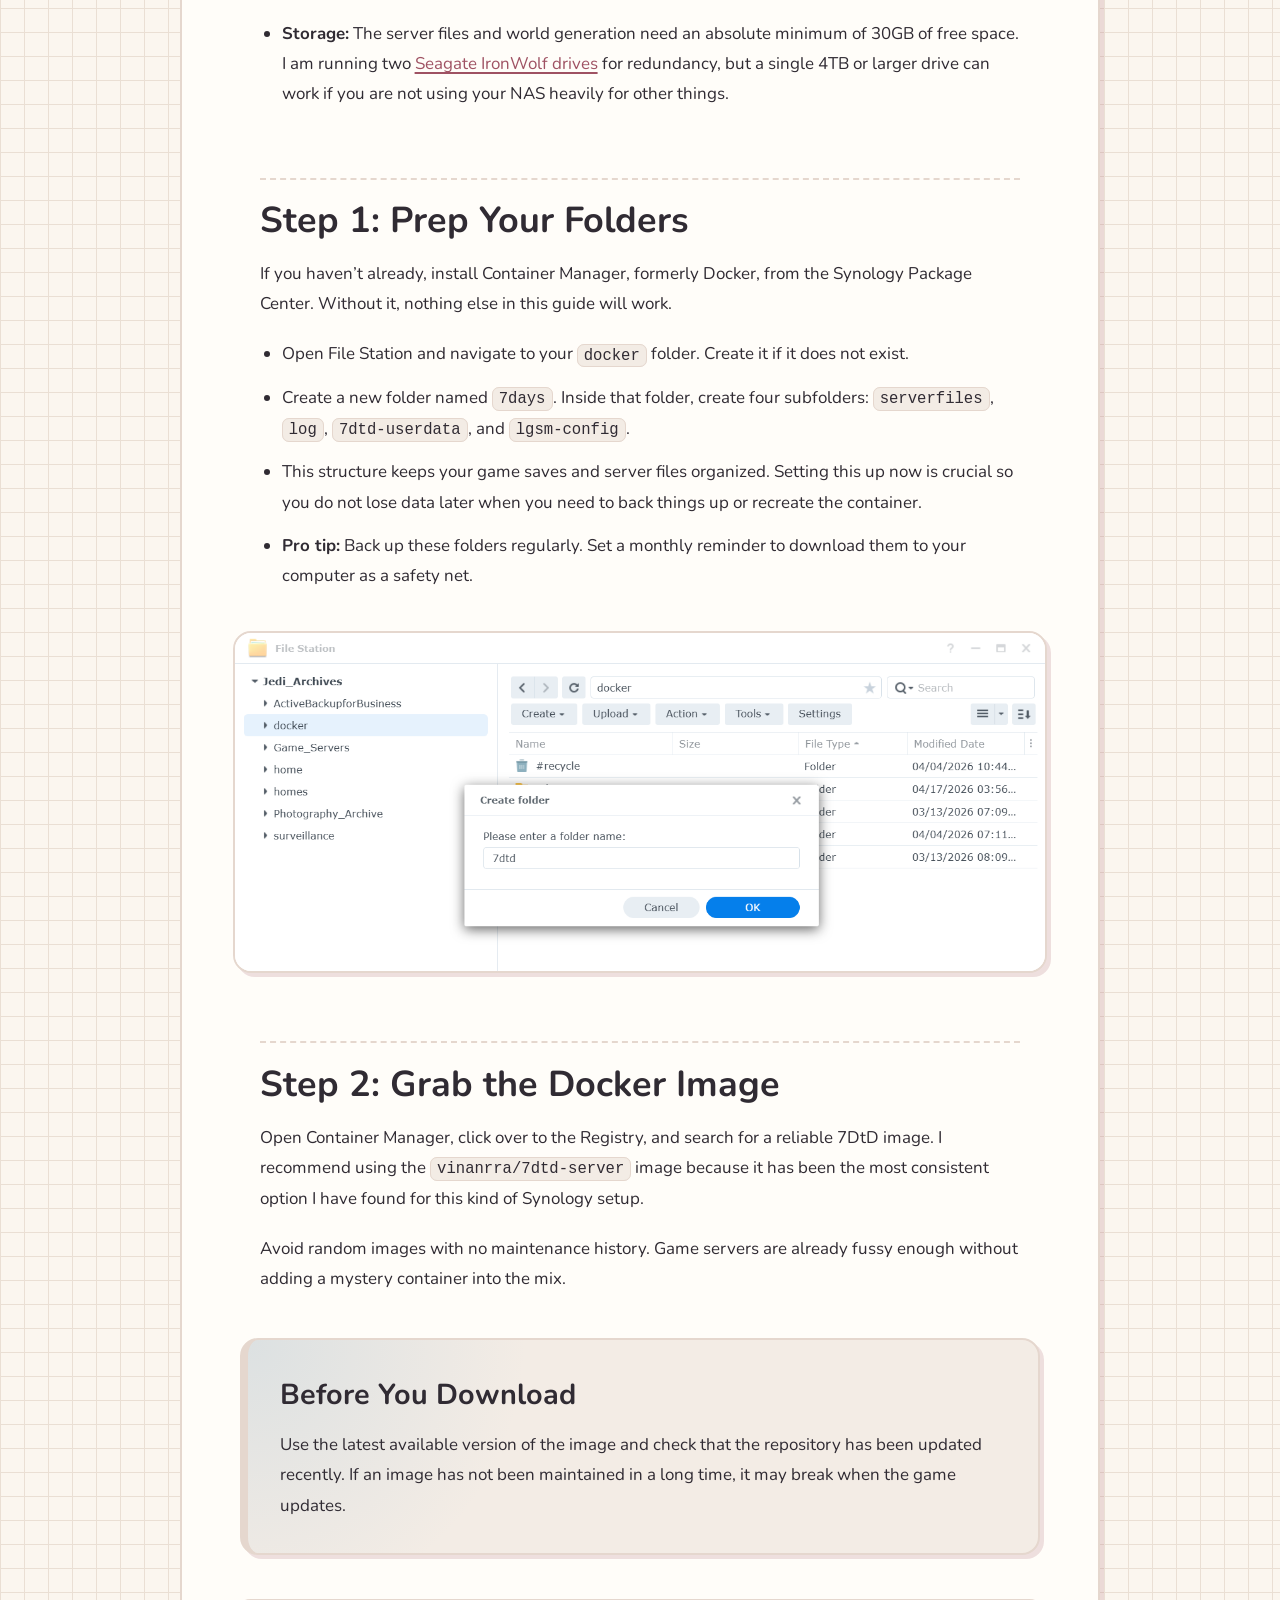
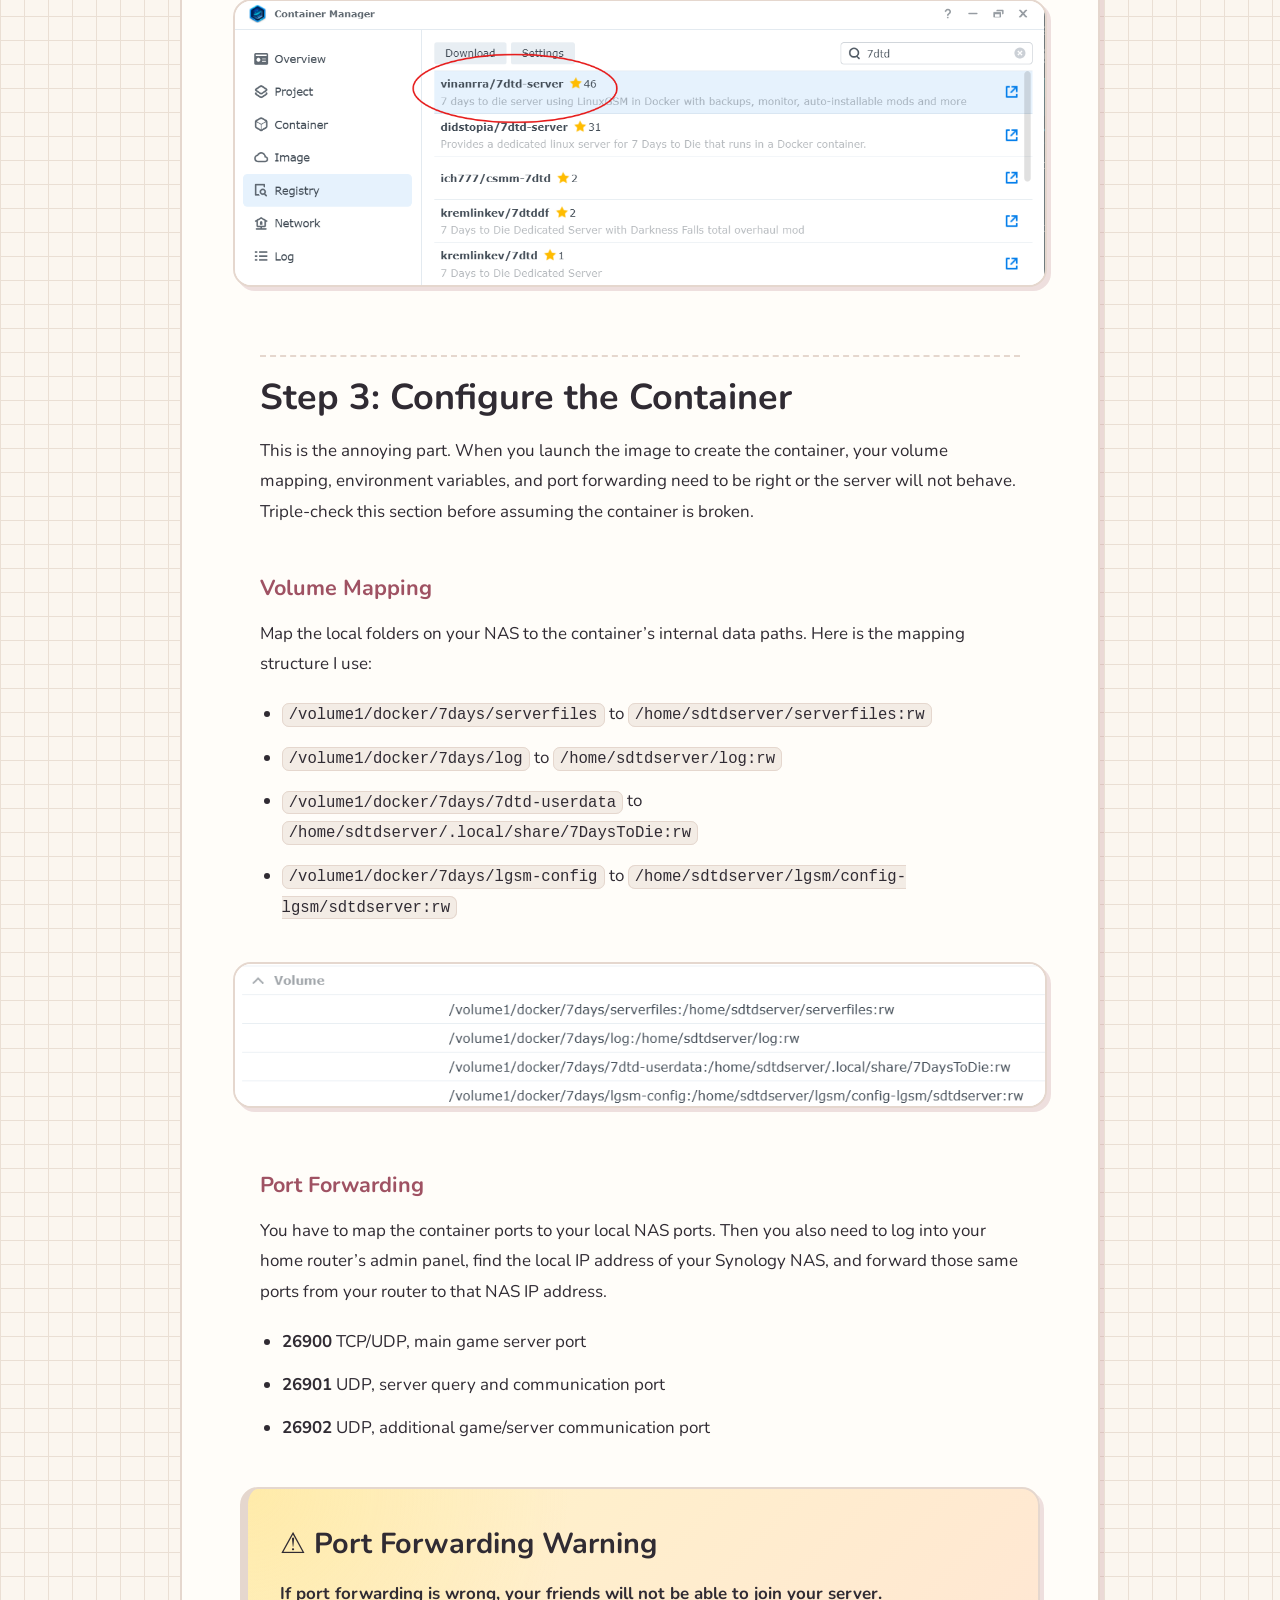
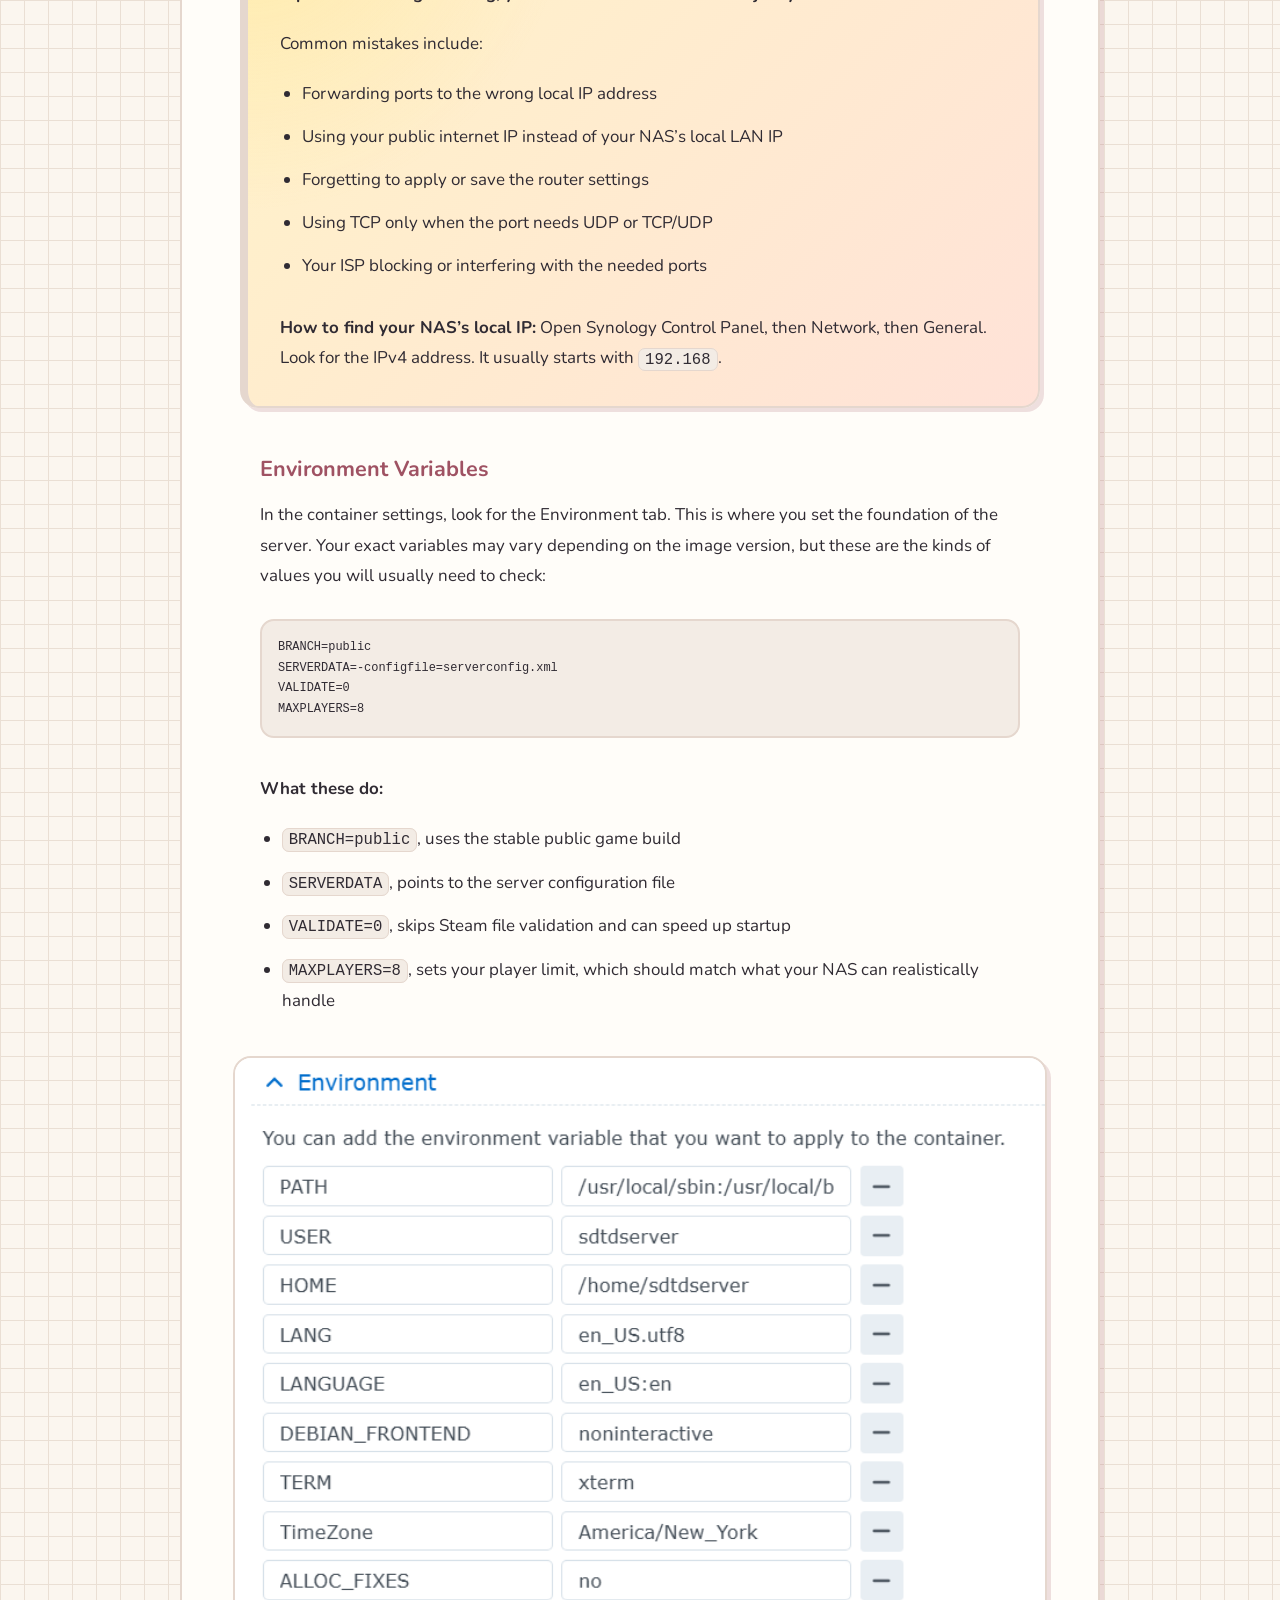
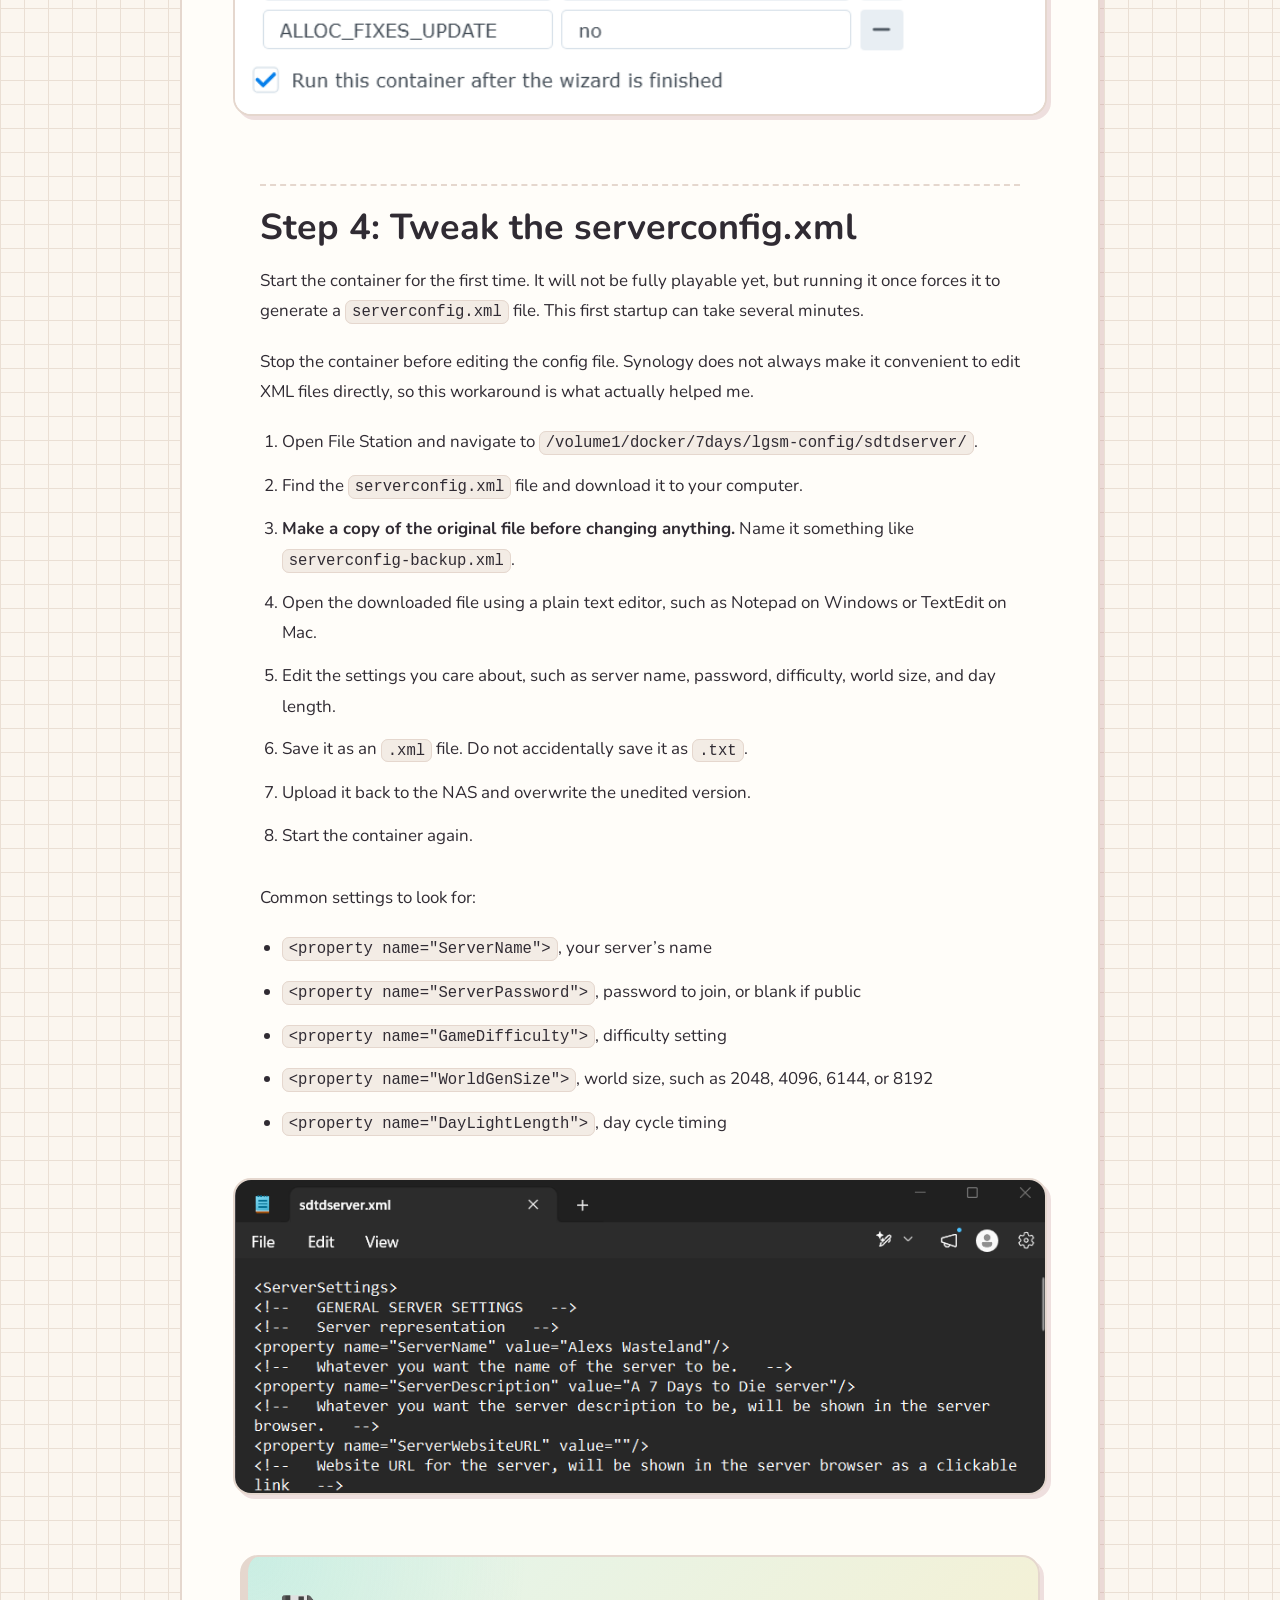
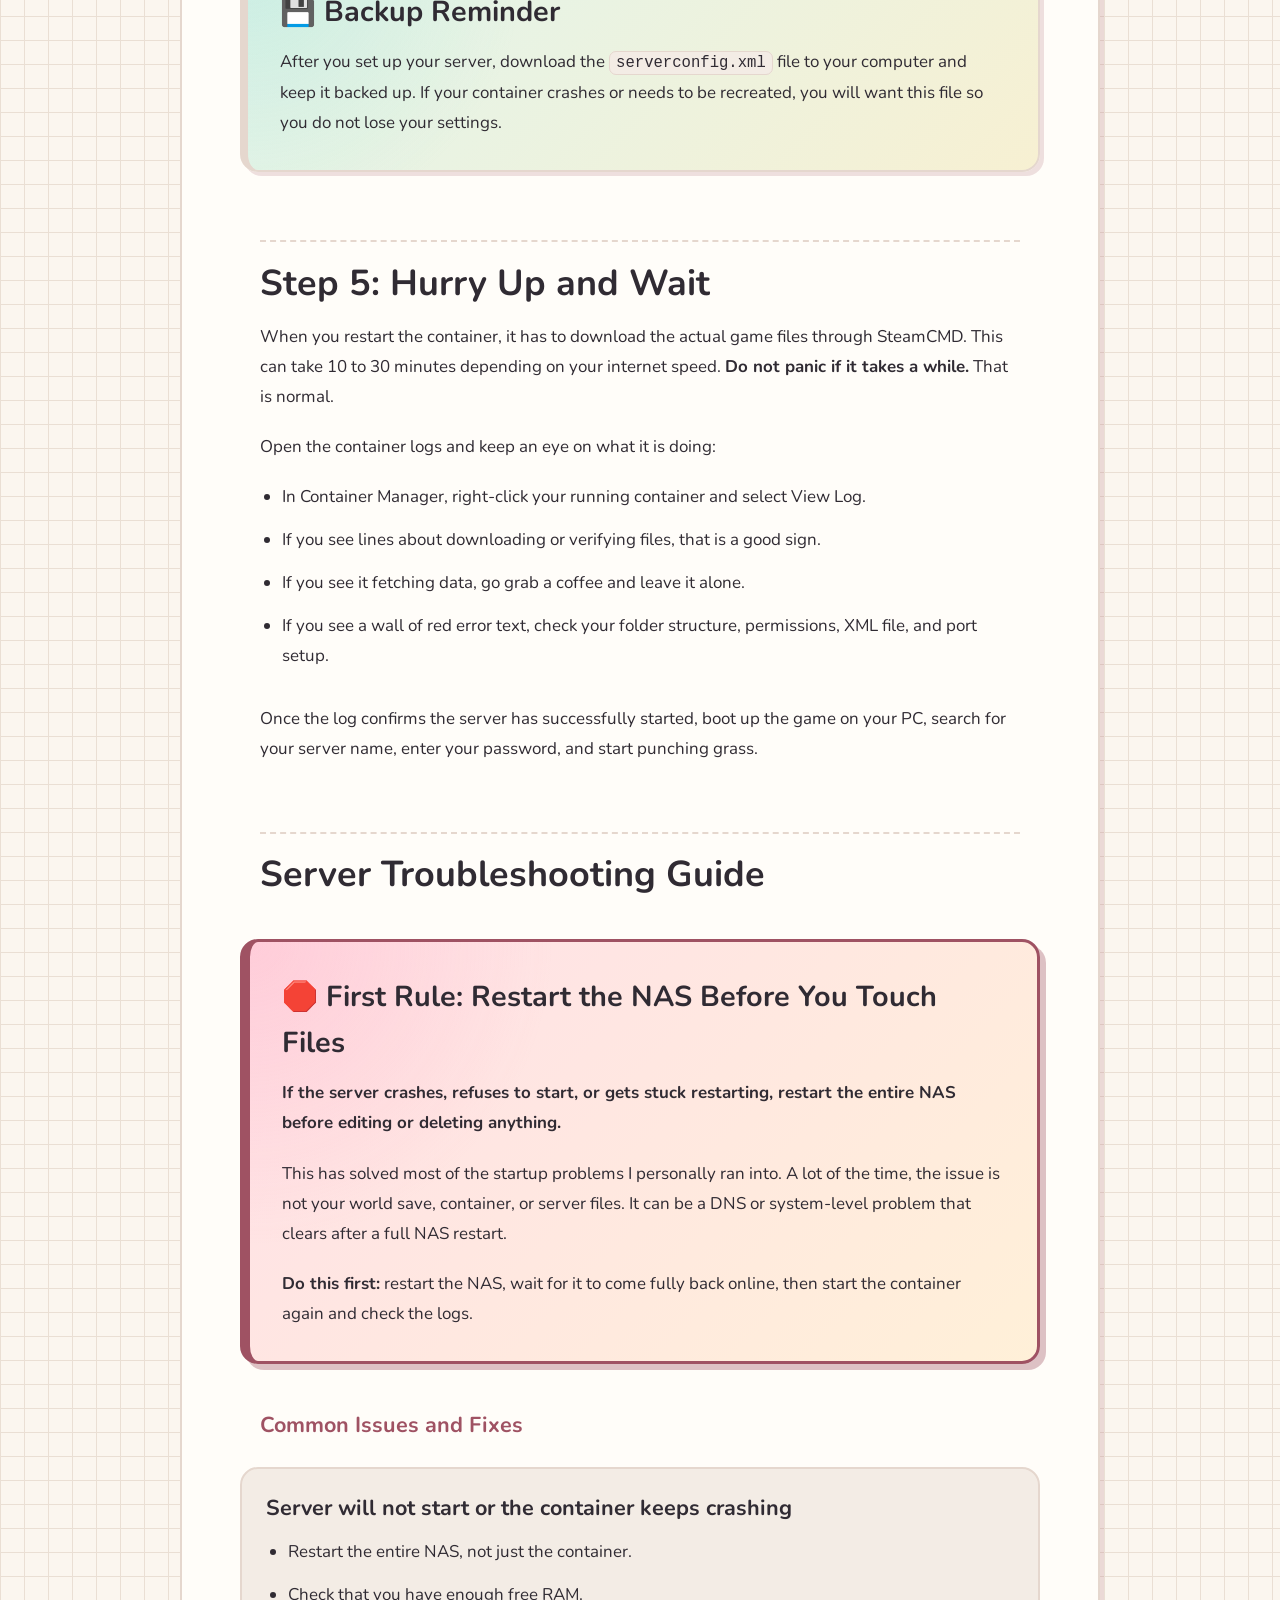
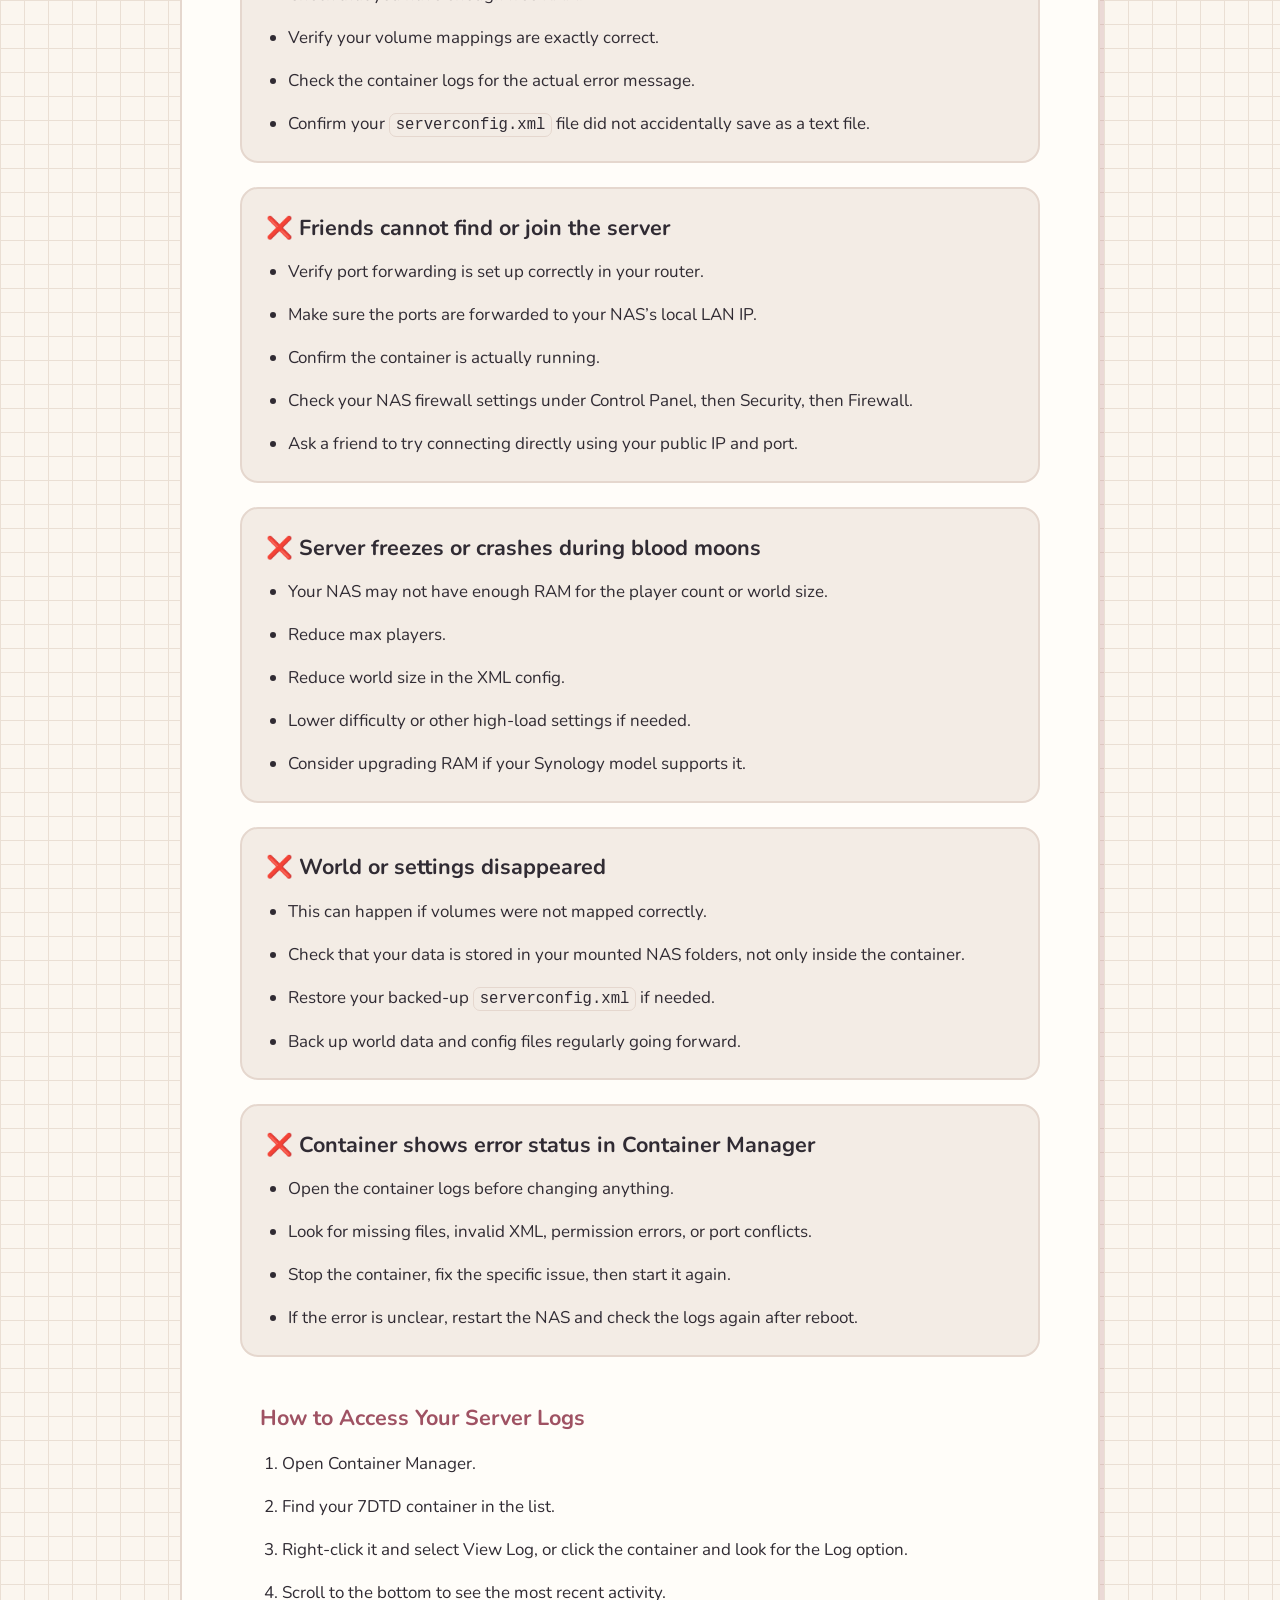
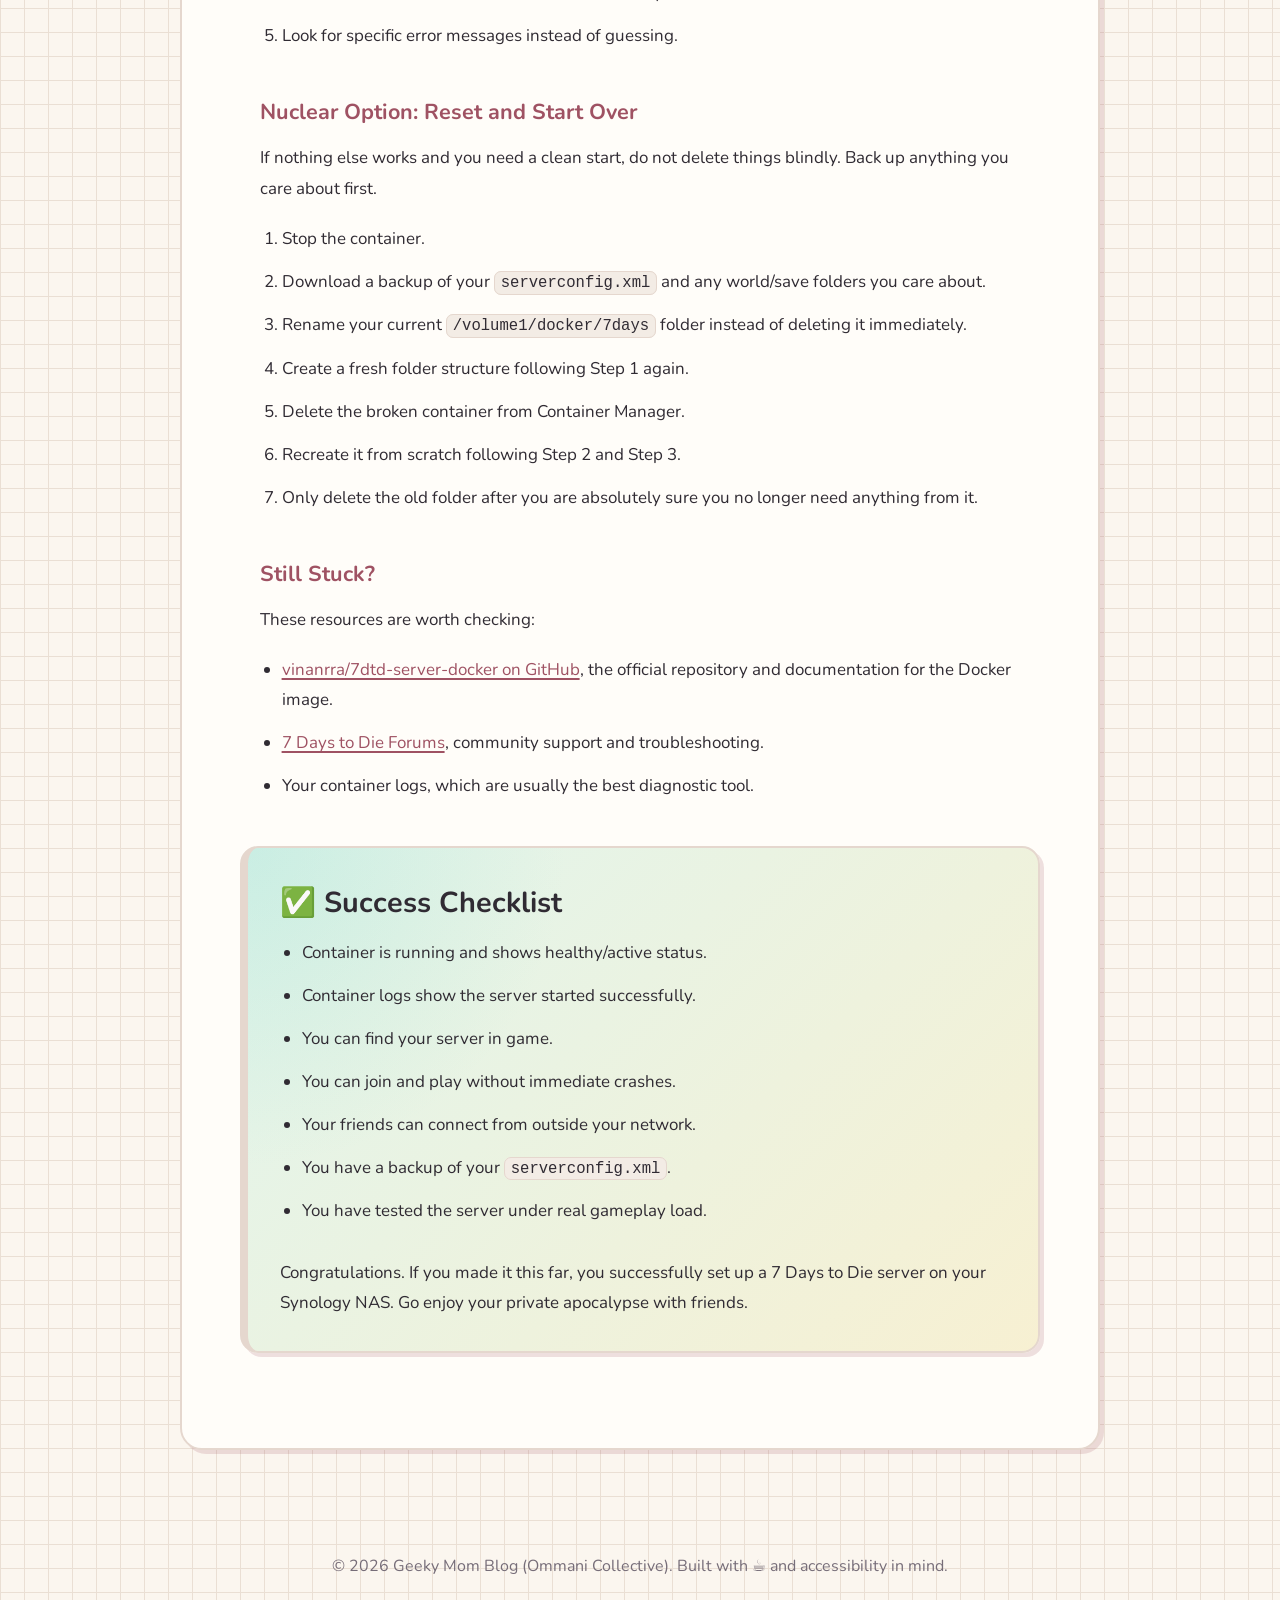
==== commit 07cc82d6: "Fix heading format for server issue section" ====
--- a/7dtd-server.html
+++ b/7dtd-server.html
@@ -326,8 +326,7 @@
           <h4>Common Issues and Fixes</h4>
 
           <div class="troubleshooting-item">
-            <p class="issue-label">Problem</p>
-            <h4>Server will not start or the container keeps crashing</h4>
+          <h4 class="issue-heading">Server will not start or the container keeps crashing</h4>
             <ul>
               <li>Restart the entire NAS, not just the container.</li>
               <li>Check that you have enough free RAM.</li>
--- a/assets/css/styles.css
+++ b/assets/css/styles.css
@@ -838,6 +838,24 @@
   margin-bottom: 0;
 }
 
+.issue-label {
+  display: inline-block;
+  margin: 0 0 0.75rem;
+  padding: 0.25rem 0.65rem;
+  border-radius: 999px;
+  background: var(--highlight);
+  color: #302b33;
+  font-size: 0.78rem;
+  font-weight: 800;
+  letter-spacing: 0.06em;
+  text-transform: uppercase;
+}
+
+[data-theme="dark"] .issue-label {
+  background: linear-gradient(135deg, var(--highlight), var(--peach));
+  color: #171827;
+}
+
 /* Strong final warning style */
 
 #troubleshooting + .callout-danger {
@@ -850,7 +868,6 @@
   border-color: var(--brand);
   box-shadow: 6px 6px 0 rgba(255, 159, 183, 0.35);
 }
-
 /* Blog page bottom CTA refresh */
 
 .cta {
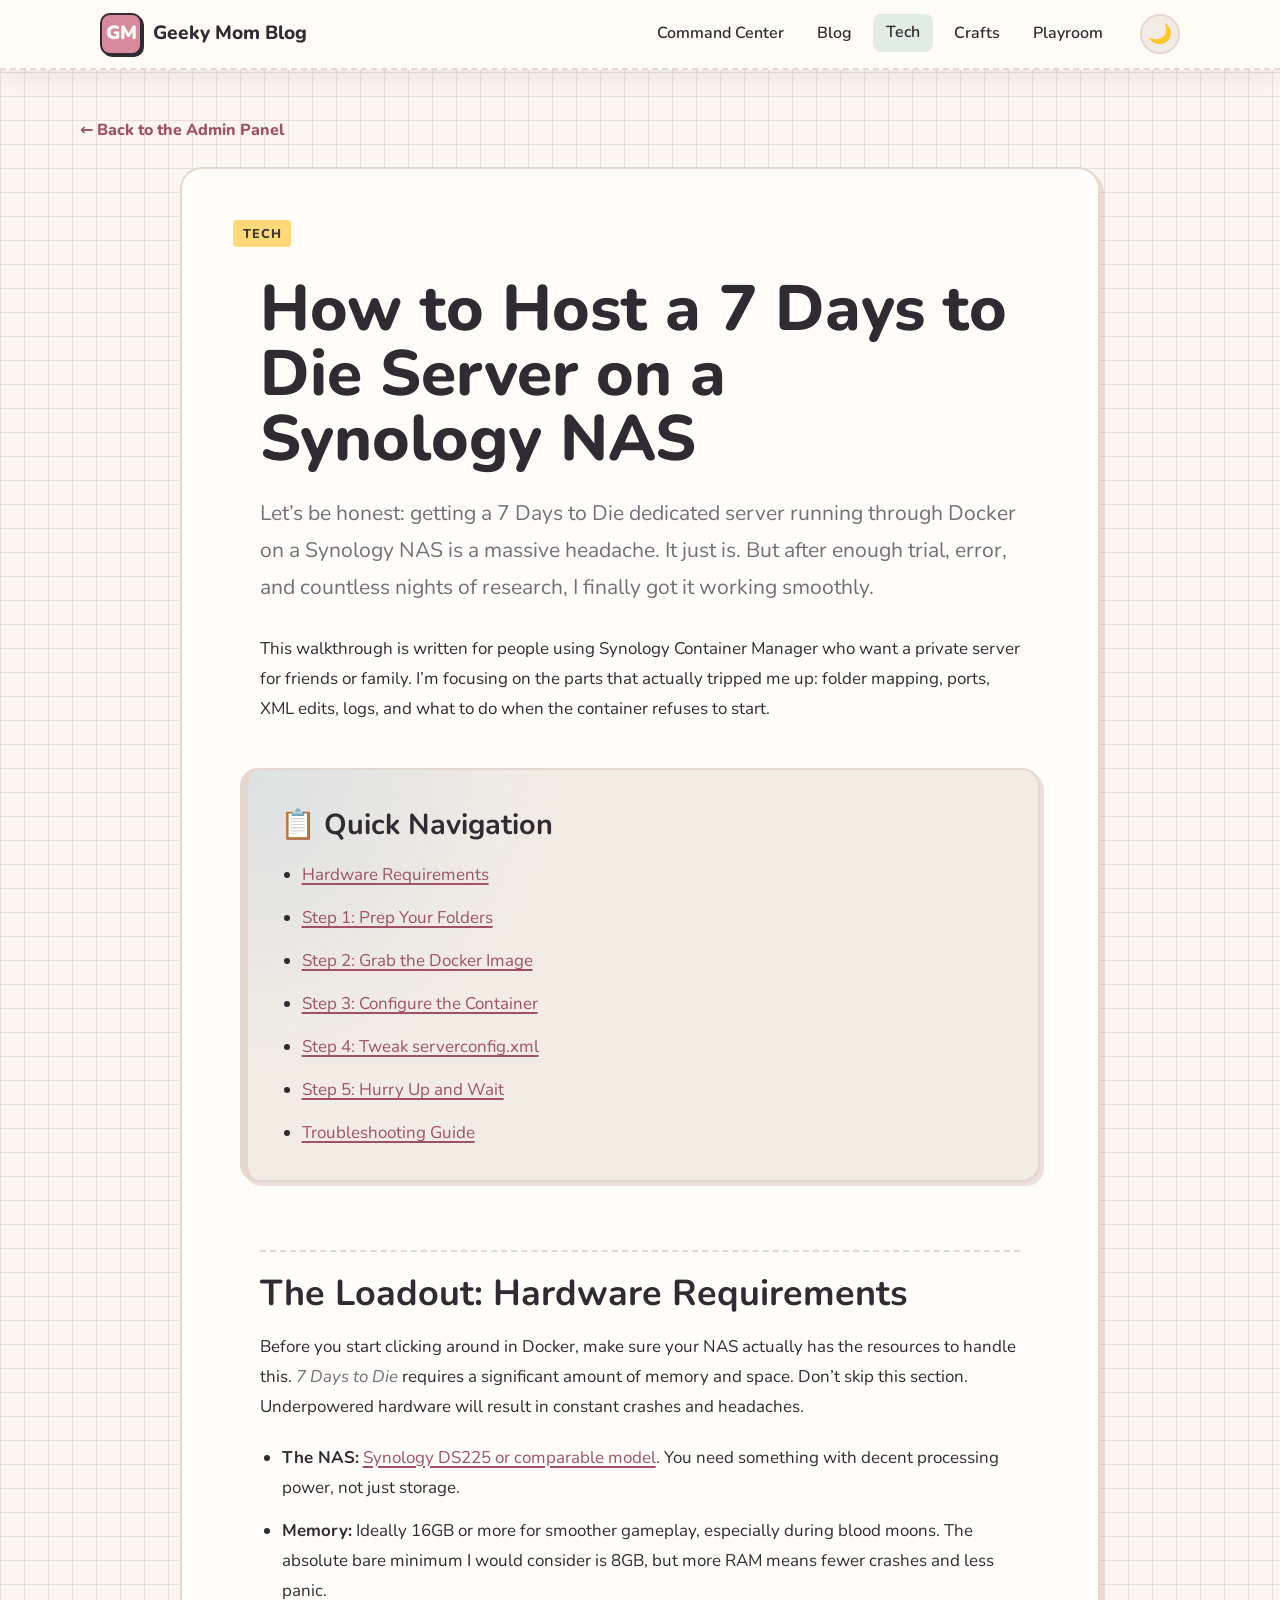
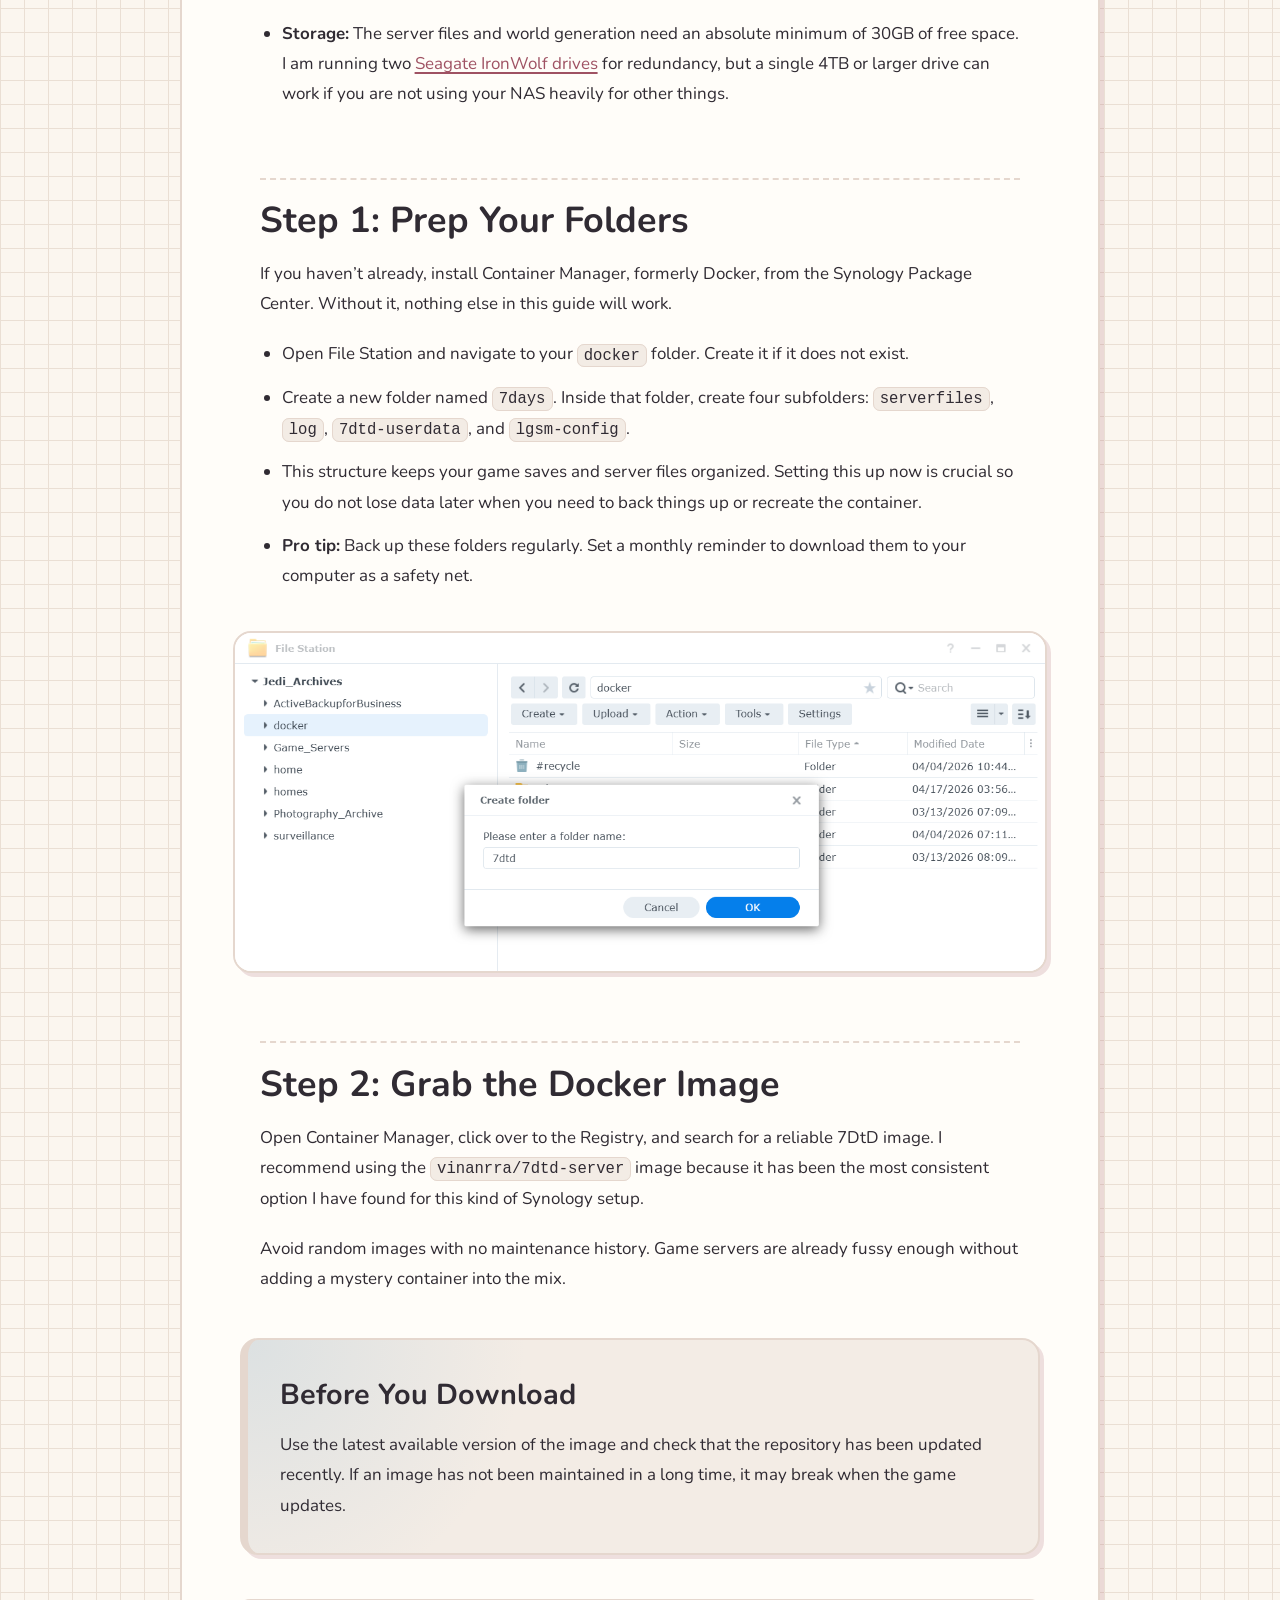
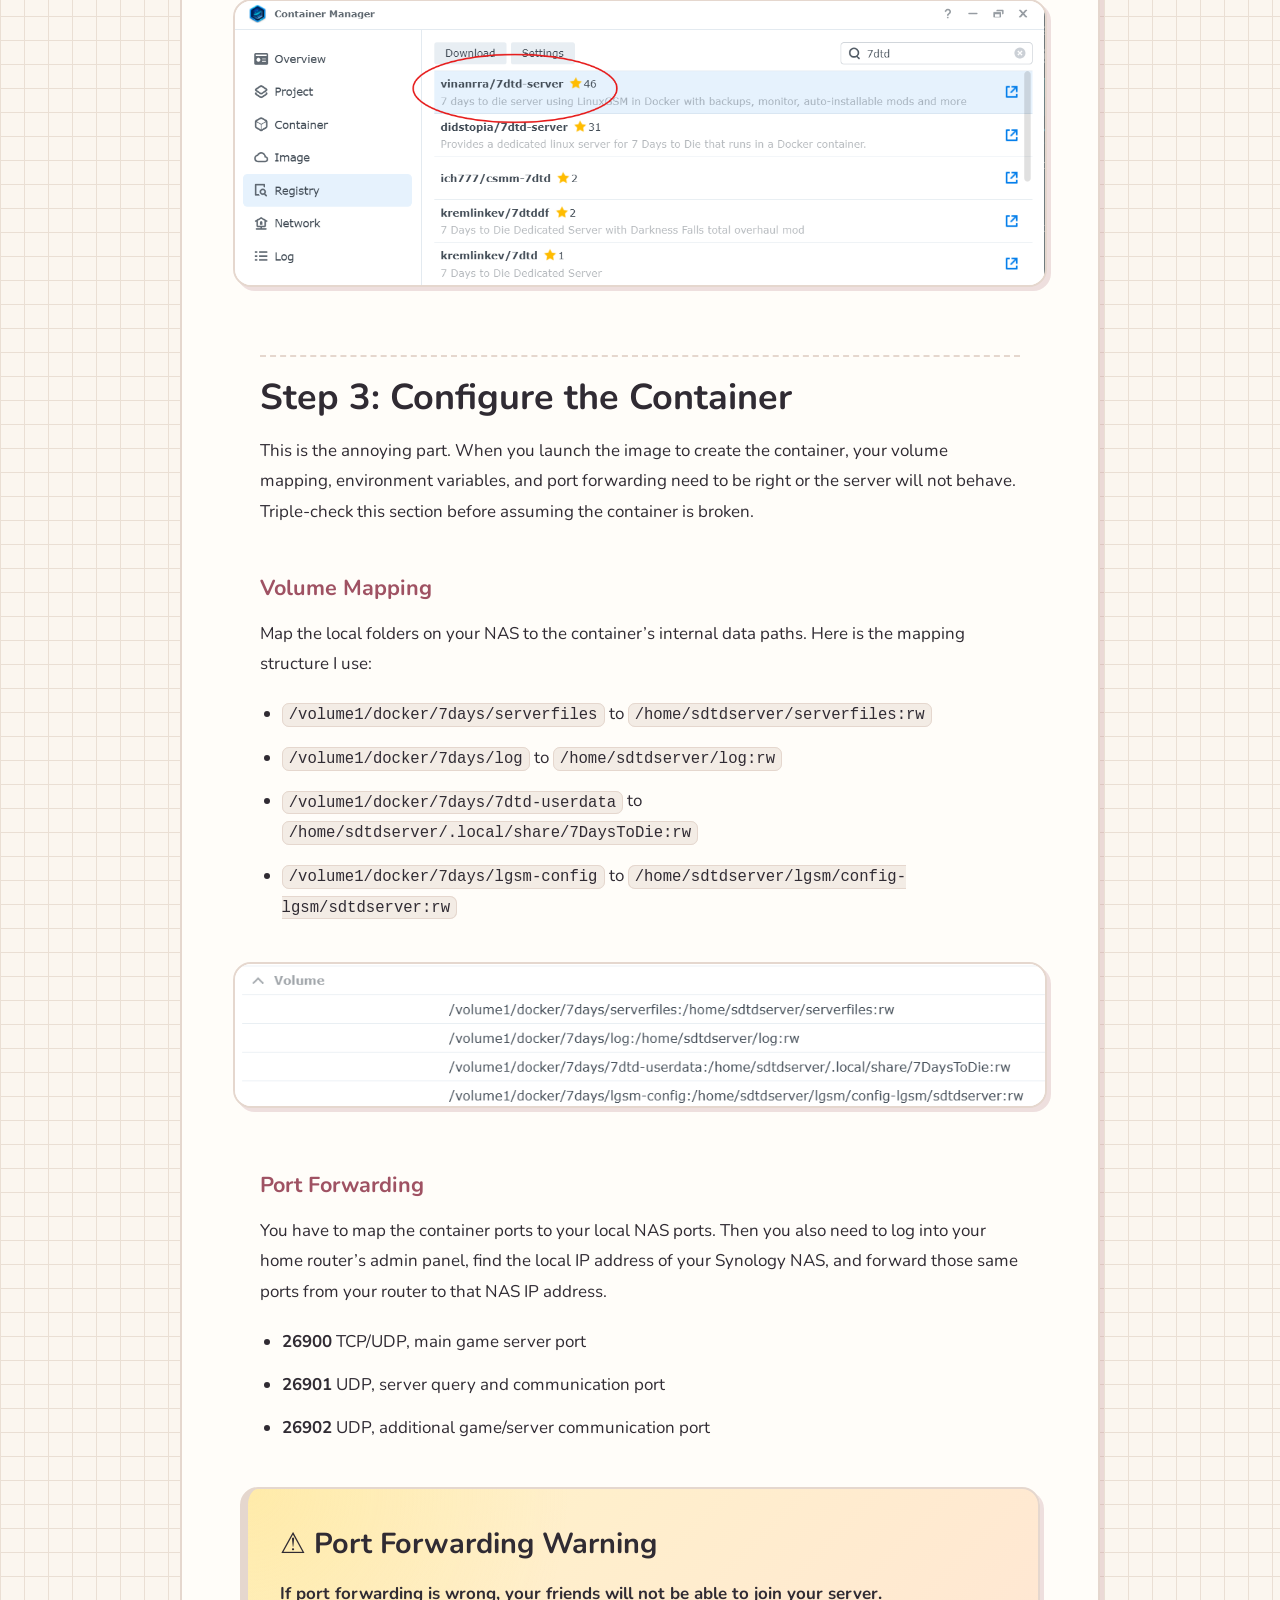
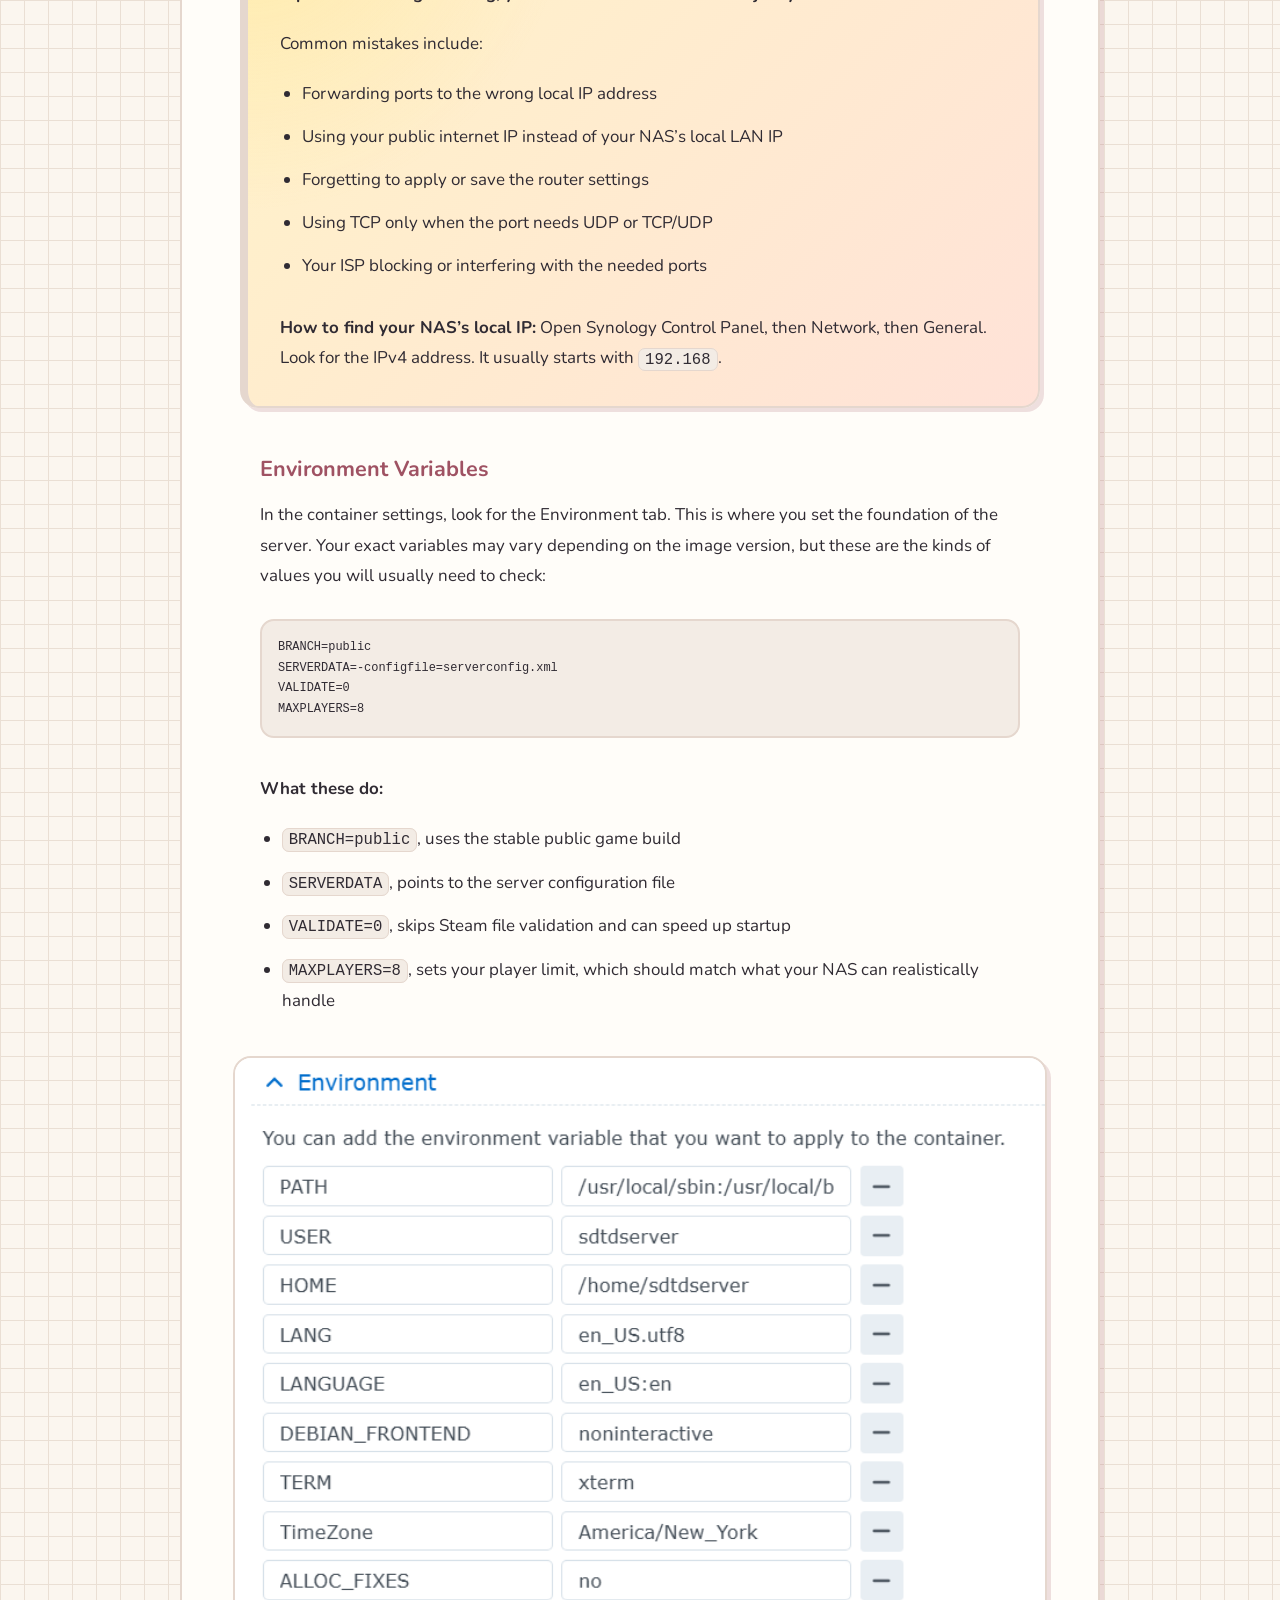
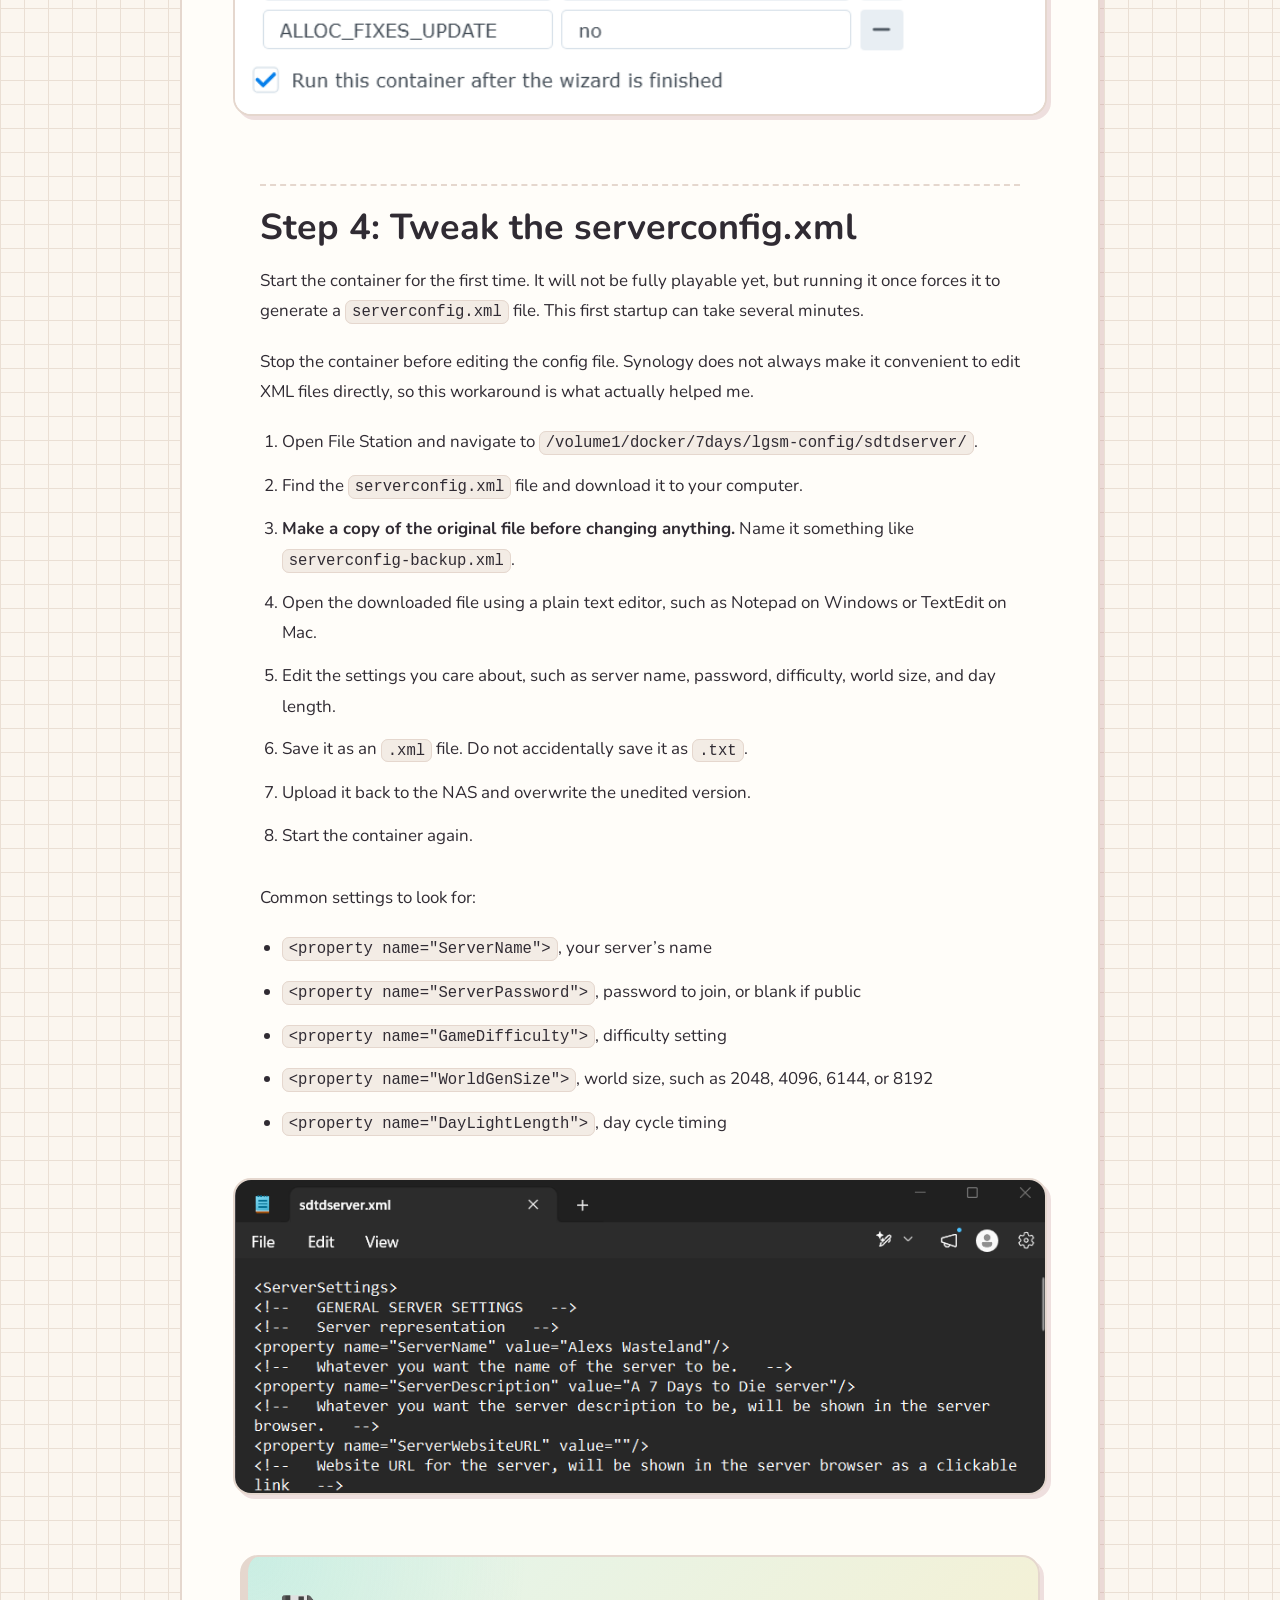
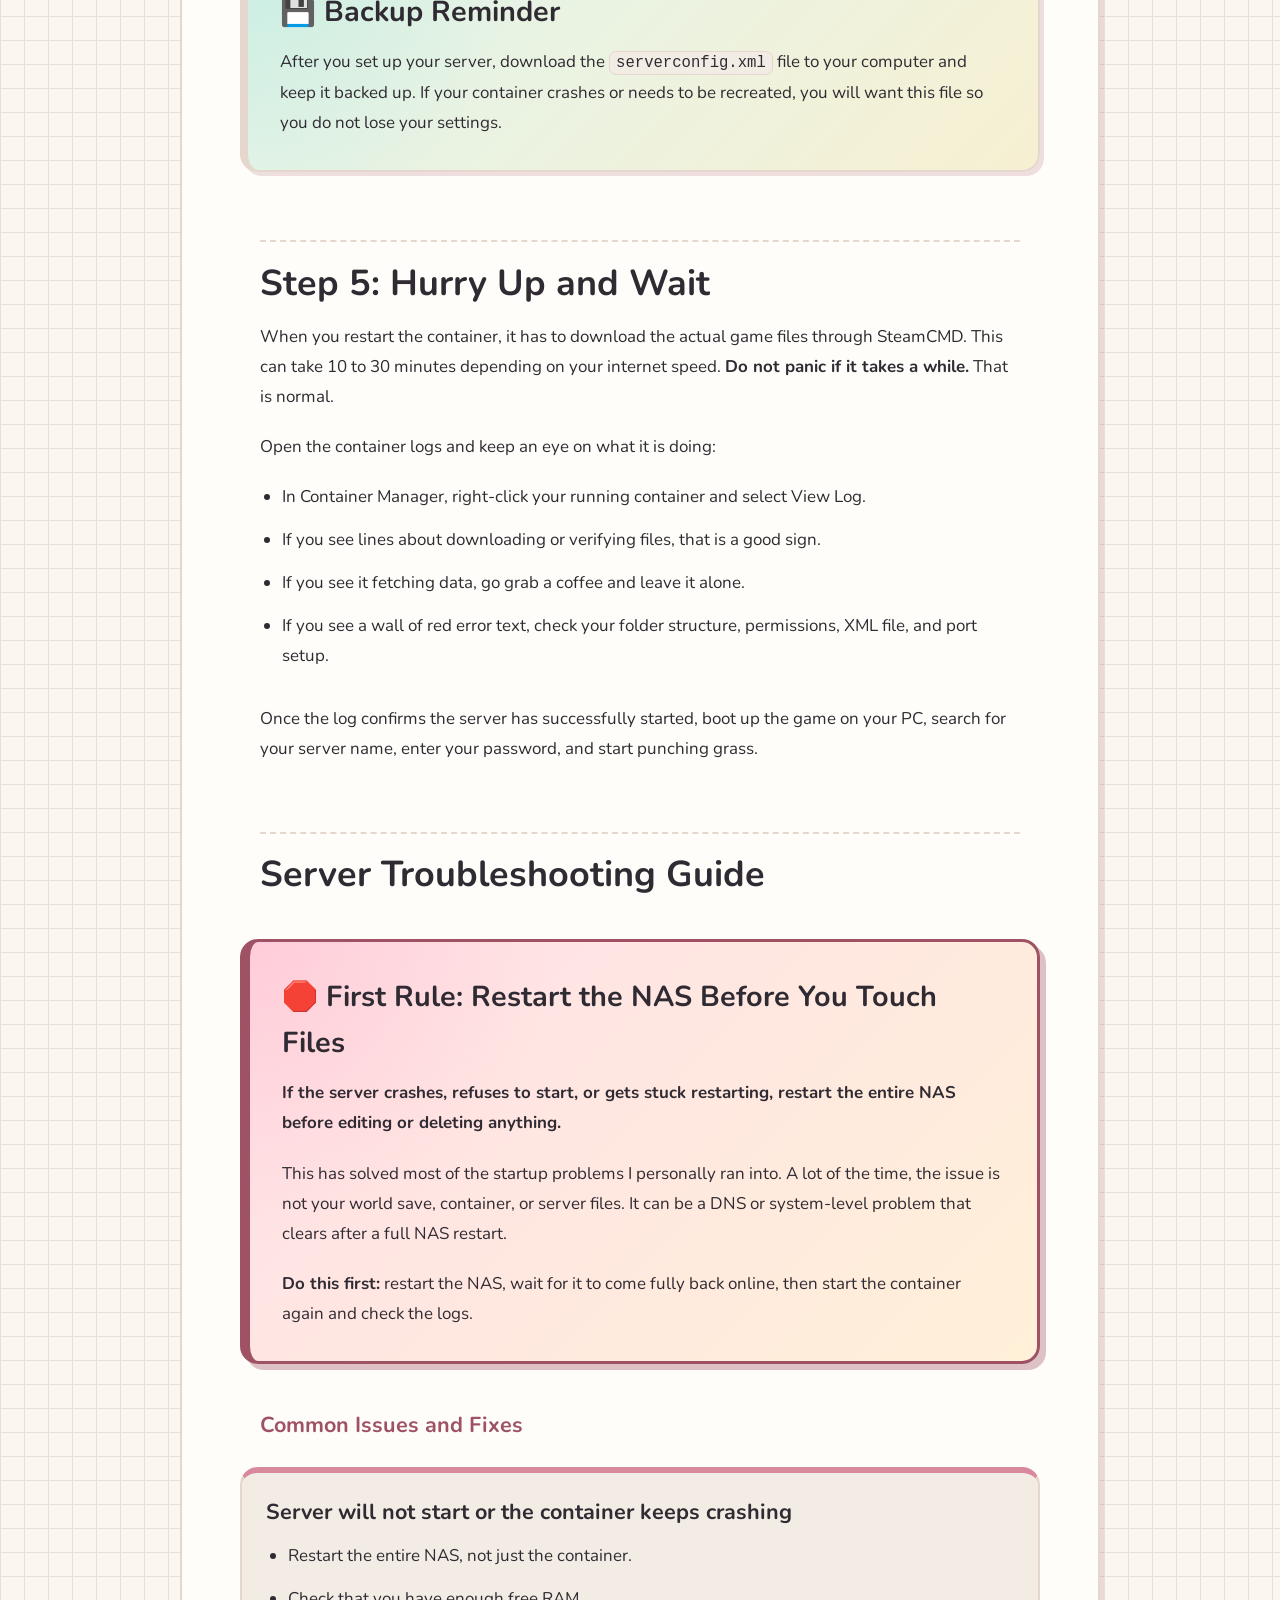
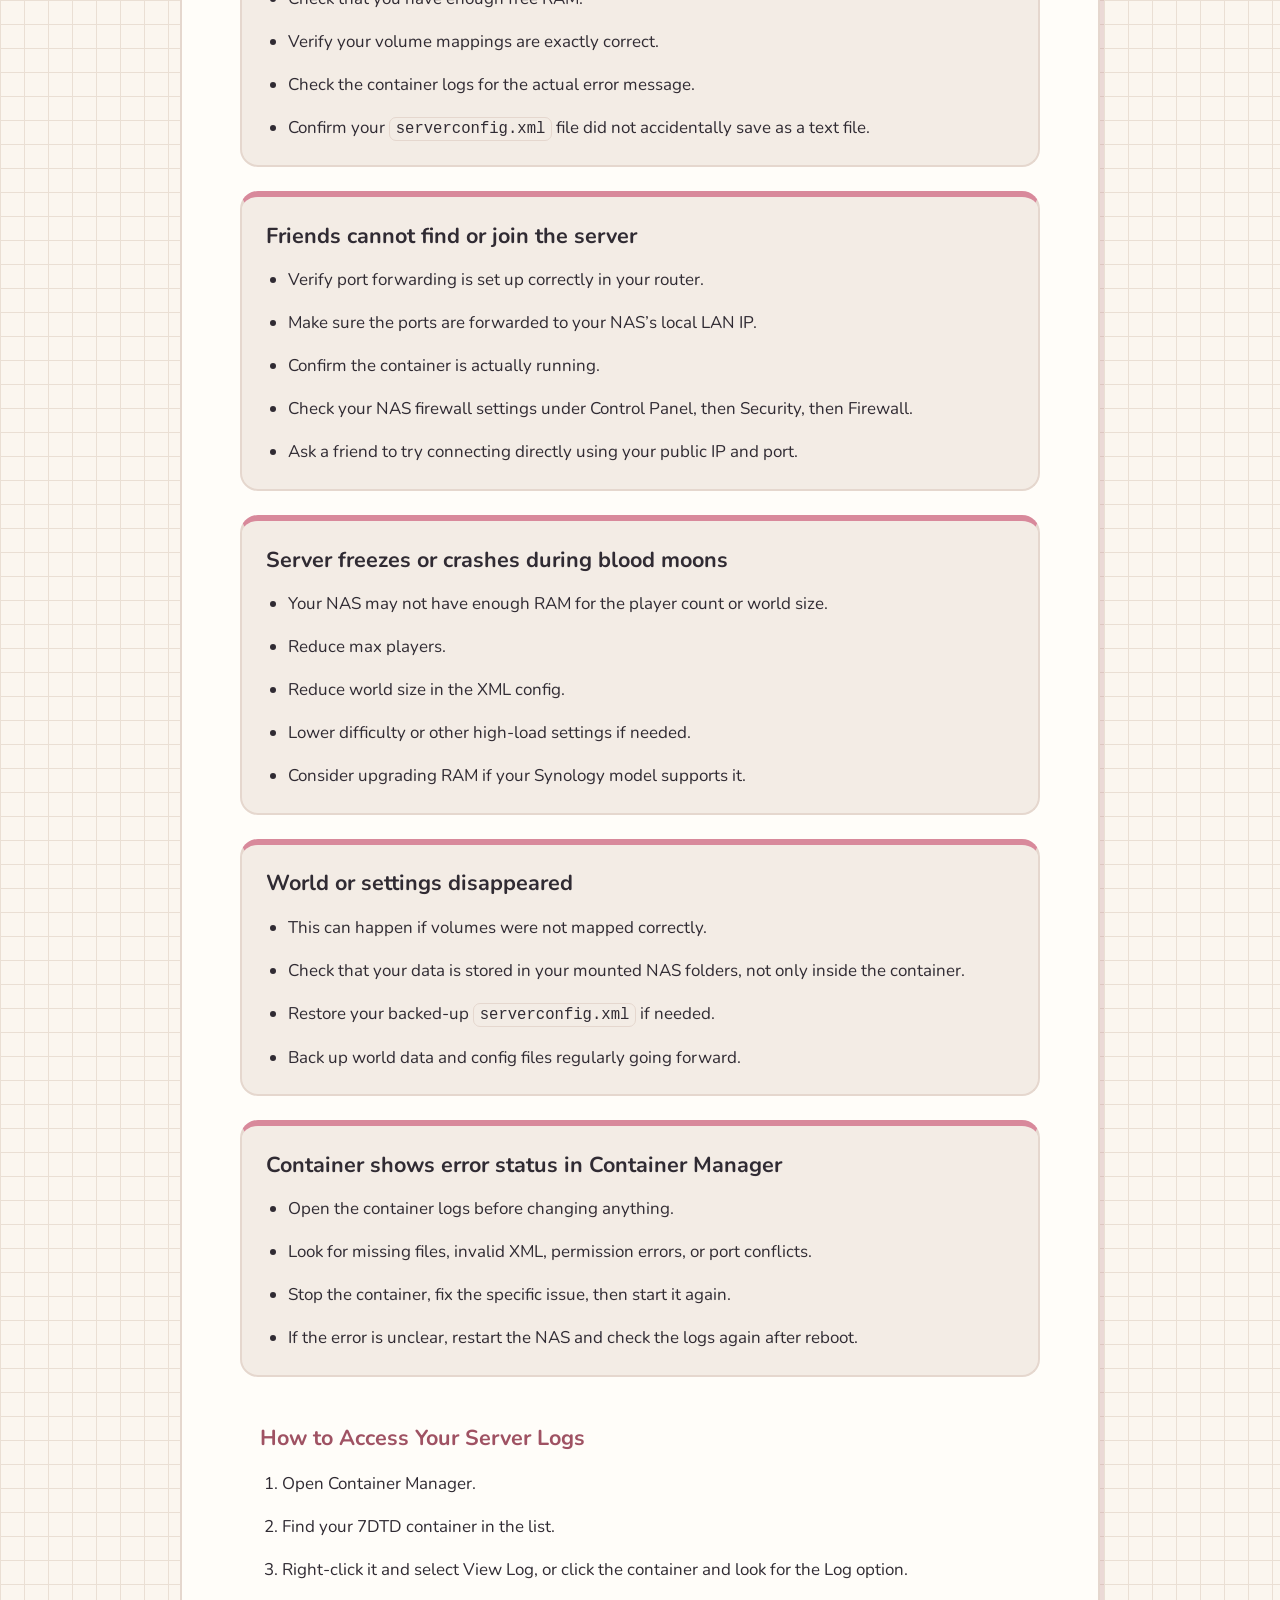
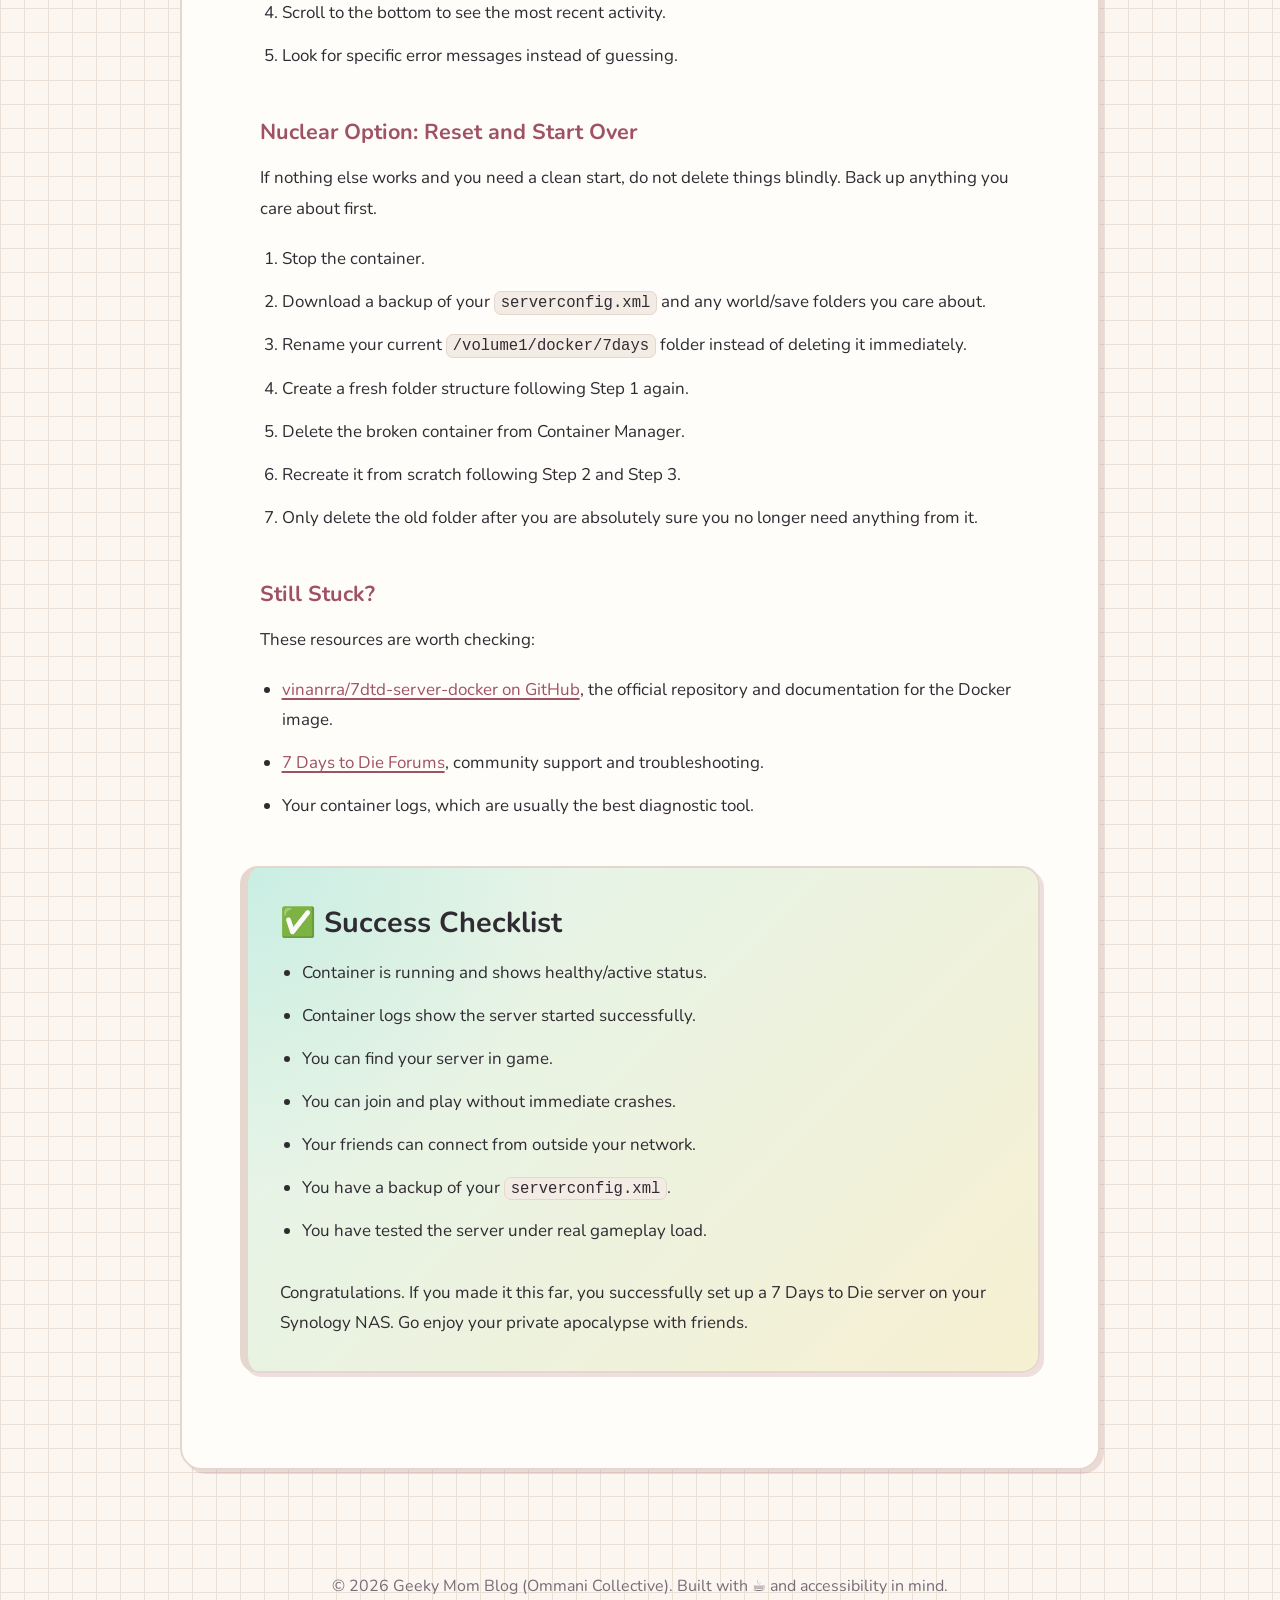
==== commit de38a5ce: "Remove error icons from troubleshooting headers" ====
--- a/7dtd-server.html
+++ b/7dtd-server.html
@@ -326,7 +326,7 @@
           <h4>Common Issues and Fixes</h4>
 
           <div class="troubleshooting-item">
-          <h4 class="issue-heading">Server will not start or the container keeps crashing</h4>
+            <h4>Server will not start or the container keeps crashing</h4>
             <ul>
               <li>Restart the entire NAS, not just the container.</li>
               <li>Check that you have enough free RAM.</li>
@@ -337,7 +337,7 @@
           </div>
 
           <div class="troubleshooting-item">
-            <h4>❌ Friends cannot find or join the server</h4>
+            <h4>Friends cannot find or join the server</h4>
             <ul>
               <li>Verify port forwarding is set up correctly in your router.</li>
               <li>Make sure the ports are forwarded to your NAS’s local LAN IP.</li>
@@ -348,7 +348,7 @@
           </div>
 
           <div class="troubleshooting-item">
-            <h4>❌ Server freezes or crashes during blood moons</h4>
+            <h4>Server freezes or crashes during blood moons</h4>
             <ul>
               <li>Your NAS may not have enough RAM for the player count or world size.</li>
               <li>Reduce max players.</li>
@@ -359,7 +359,7 @@
           </div>
 
           <div class="troubleshooting-item">
-            <h4>❌ World or settings disappeared</h4>
+            <h4>World or settings disappeared</h4>
             <ul>
               <li>This can happen if volumes were not mapped correctly.</li>
               <li>Check that your data is stored in your mounted NAS folders, not only inside the container.</li>
@@ -369,7 +369,7 @@
           </div>
 
           <div class="troubleshooting-item">
-            <h4>❌ Container shows error status in Container Manager</h4>
+            <h4>Container shows error status in Container Manager</h4>
             <ul>
               <li>Open the container logs before changing anything.</li>
               <li>Look for missing files, invalid XML, permission errors, or port conflicts.</li>
--- a/assets/css/styles.css
+++ b/assets/css/styles.css
@@ -823,9 +823,14 @@
   max-width: 800px;
   background: var(--surface-soft);
   border: 2px solid var(--border);
+  border-top: 6px solid var(--brand);
   border-radius: 18px;
   padding: 1.35rem 1.5rem;
   margin: 1.5rem auto;
+}
+
+[data-theme="dark"] .troubleshooting-item {
+  border-top-color: var(--brand);
 }
 
 .troubleshooting-item h4 {
@@ -855,7 +860,29 @@
   background: linear-gradient(135deg, var(--highlight), var(--peach));
   color: #171827;
 }
-
+.issue-heading {
+  display: flex;
+  align-items: center;
+  gap: 0.65rem;
+  margin-top: 0;
+  margin-bottom: 0.75rem;
+  color: var(--ink);
+}
+
+.issue-heading::before {
+  content: "";
+  width: 0.75rem;
+  height: 0.75rem;
+  flex: 0 0 auto;
+  border-radius: 50%;
+  background: linear-gradient(135deg, var(--brand), var(--peach));
+  box-shadow: 0 0 0 4px rgba(216, 137, 155, 0.18);
+}
+
+[data-theme="dark"] .issue-heading::before {
+  background: linear-gradient(135deg, var(--brand), var(--highlight));
+  box-shadow: 0 0 0 4px rgba(255, 159, 183, 0.18);
+}
 /* Strong final warning style */
 
 #troubleshooting + .callout-danger {
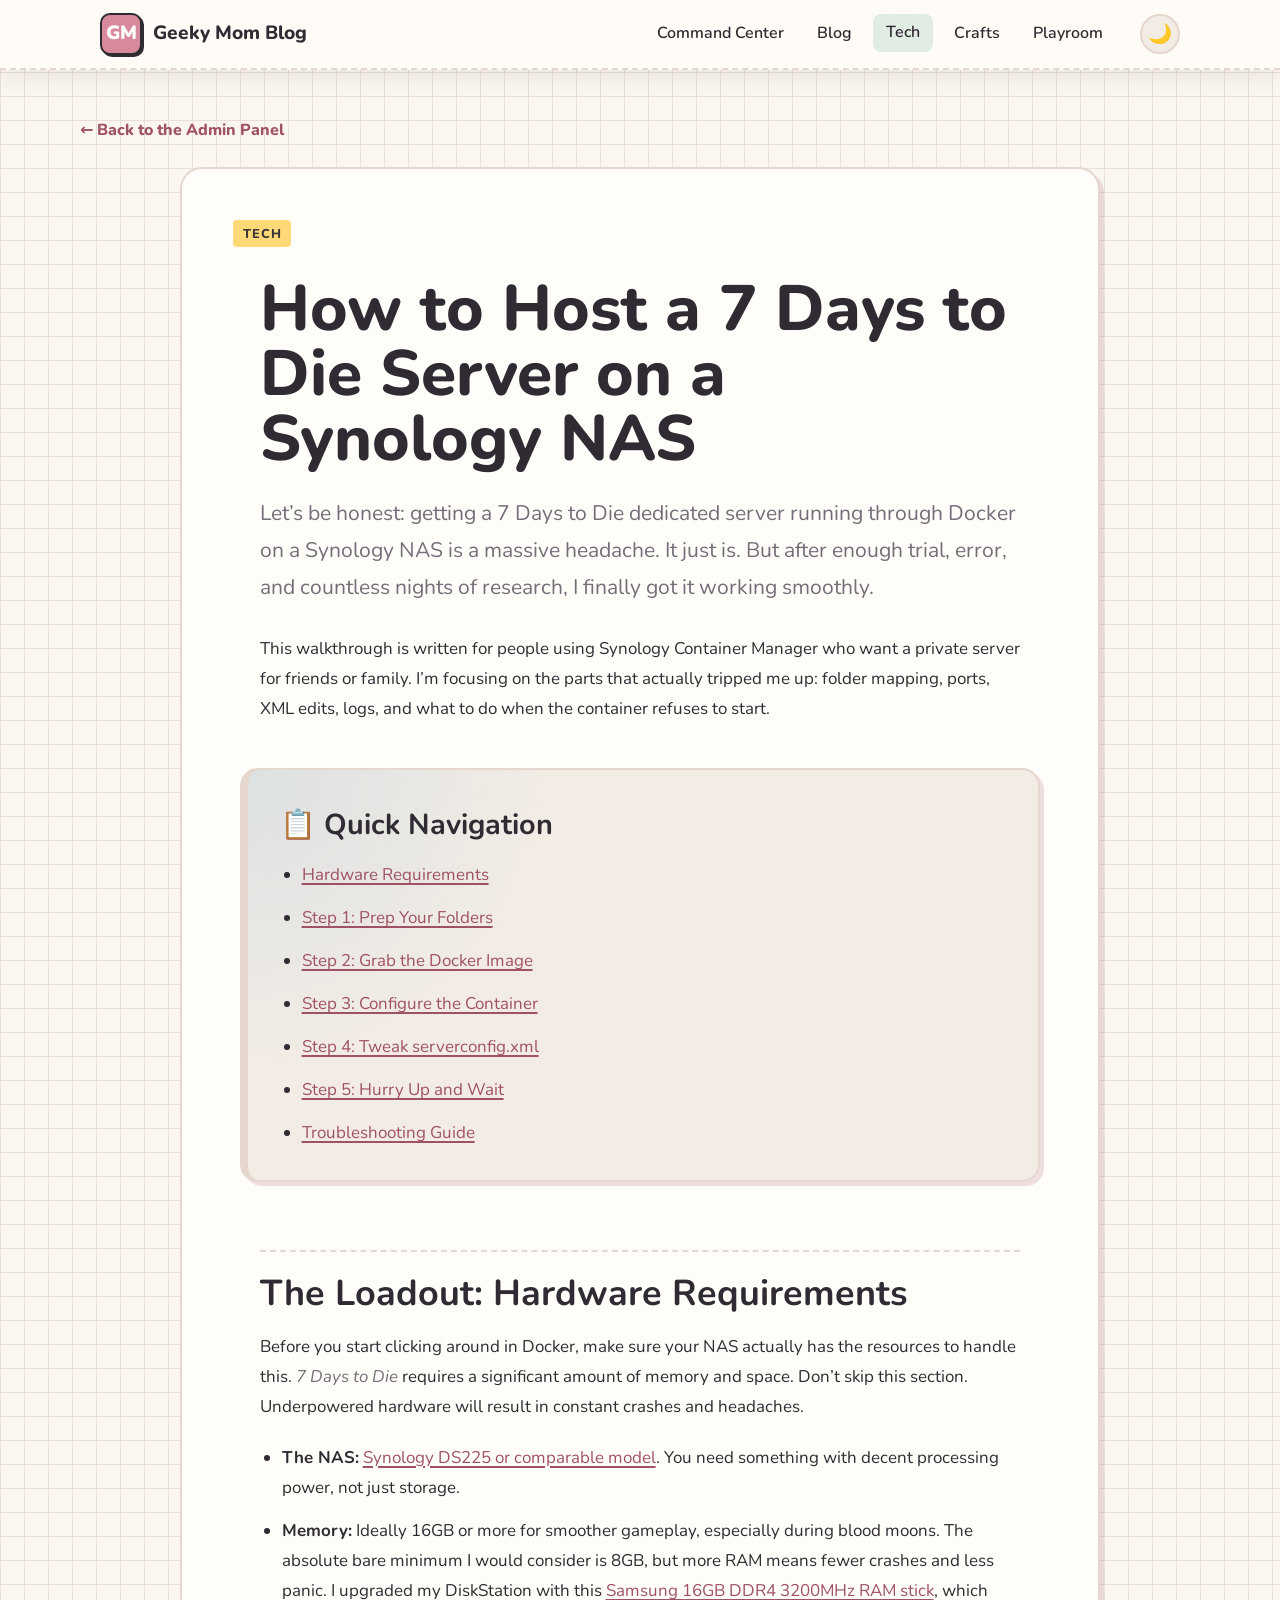
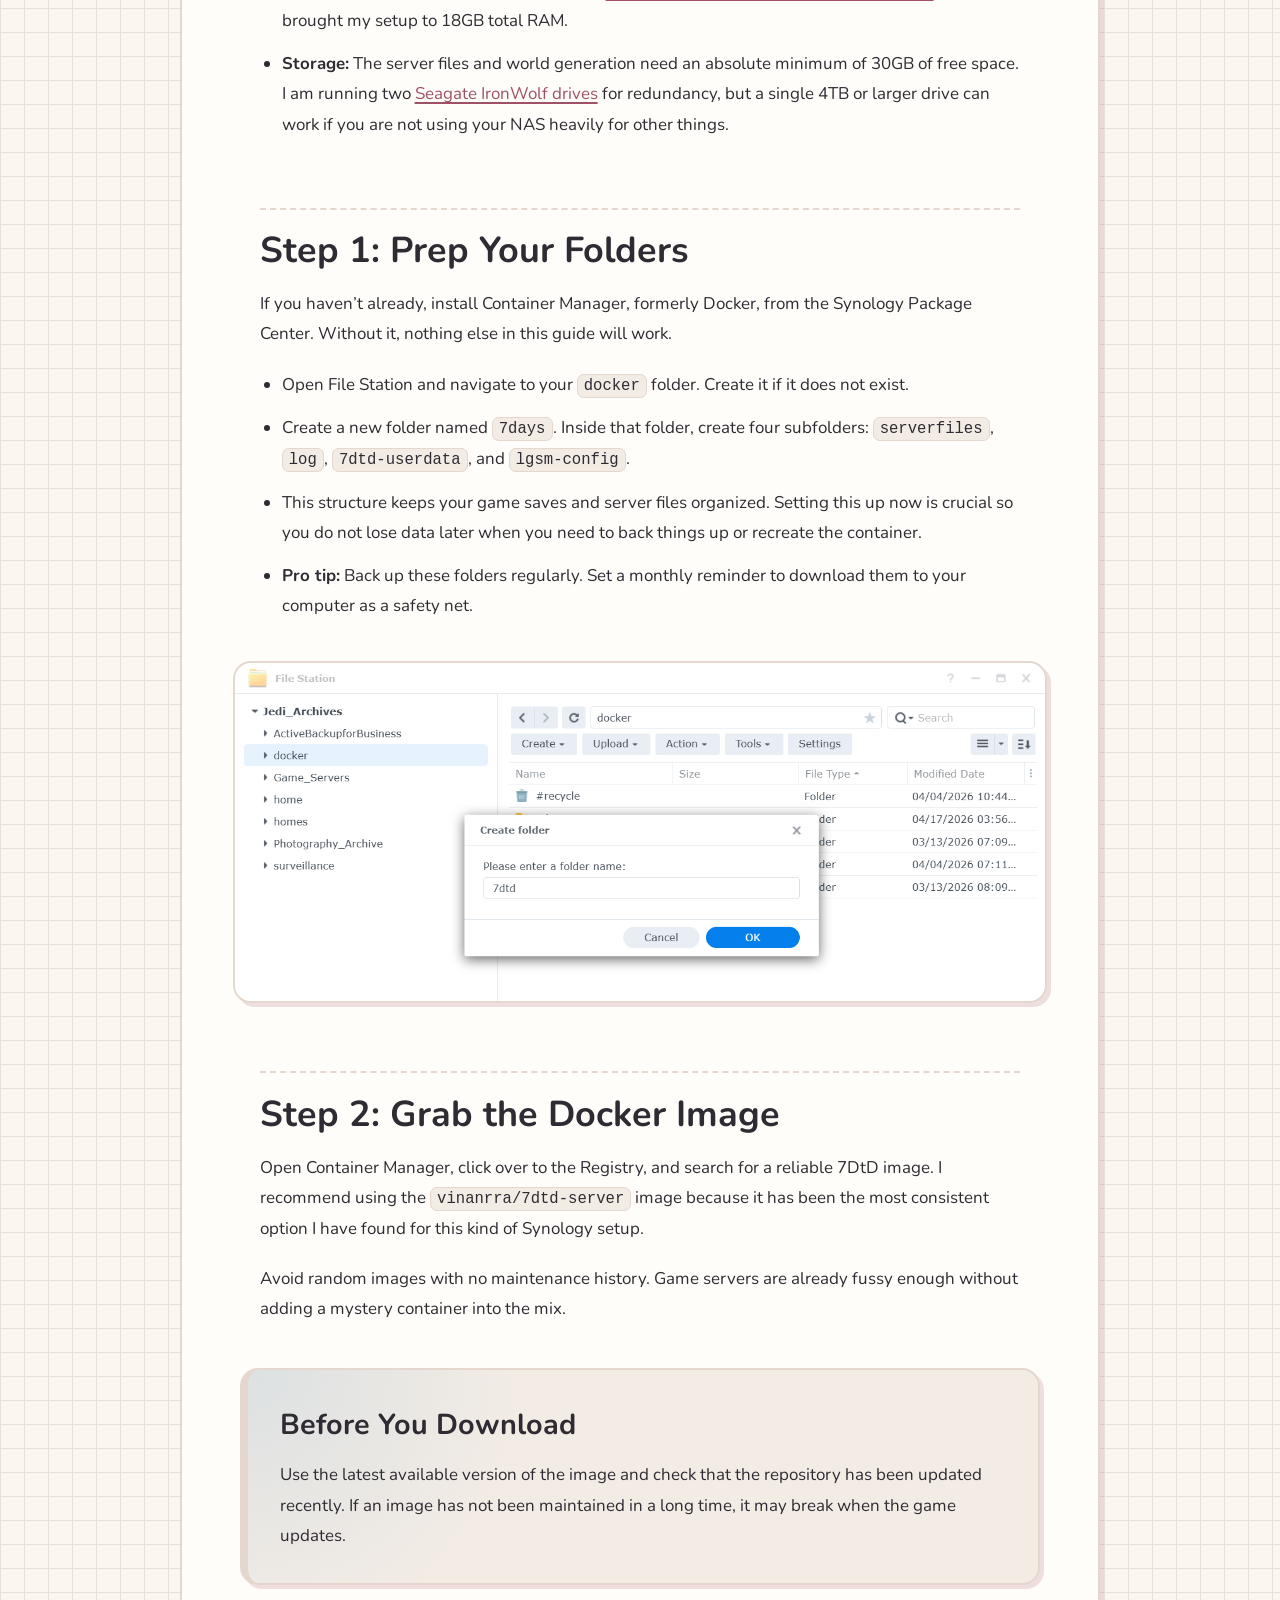
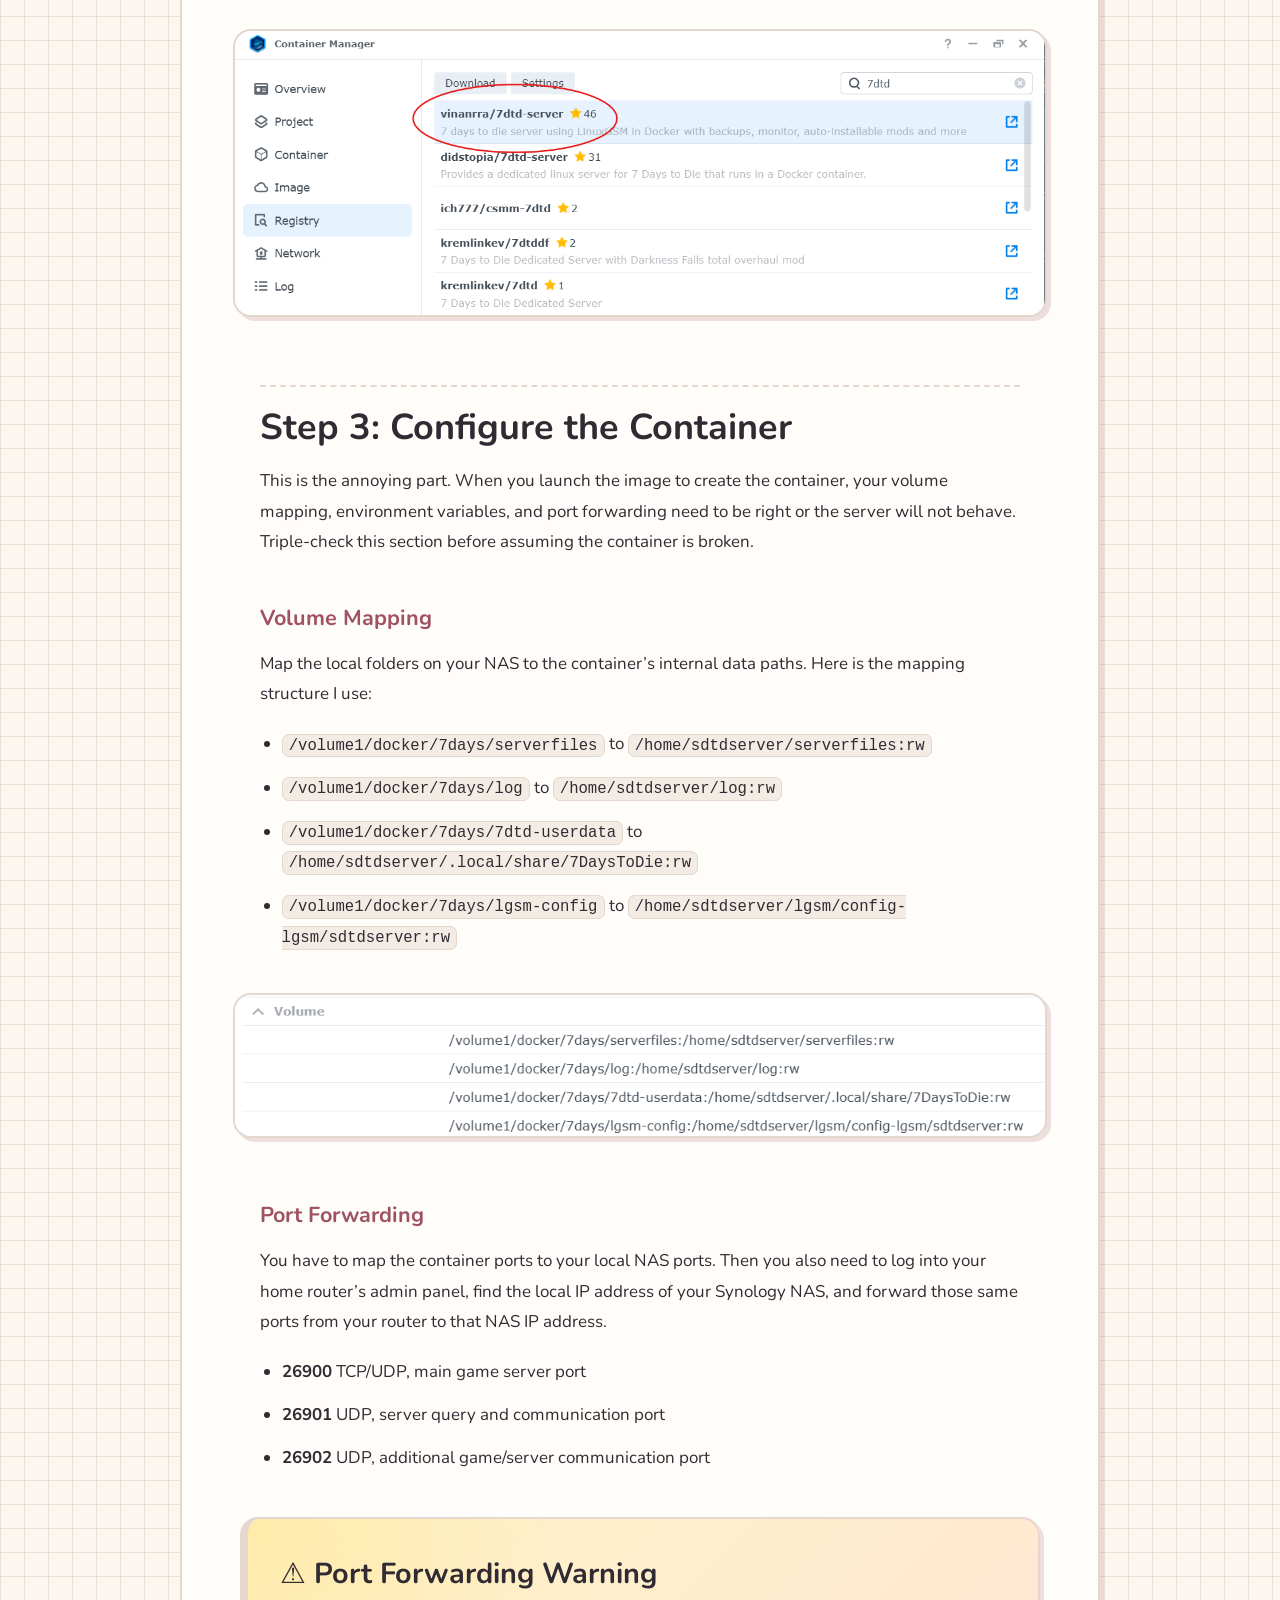
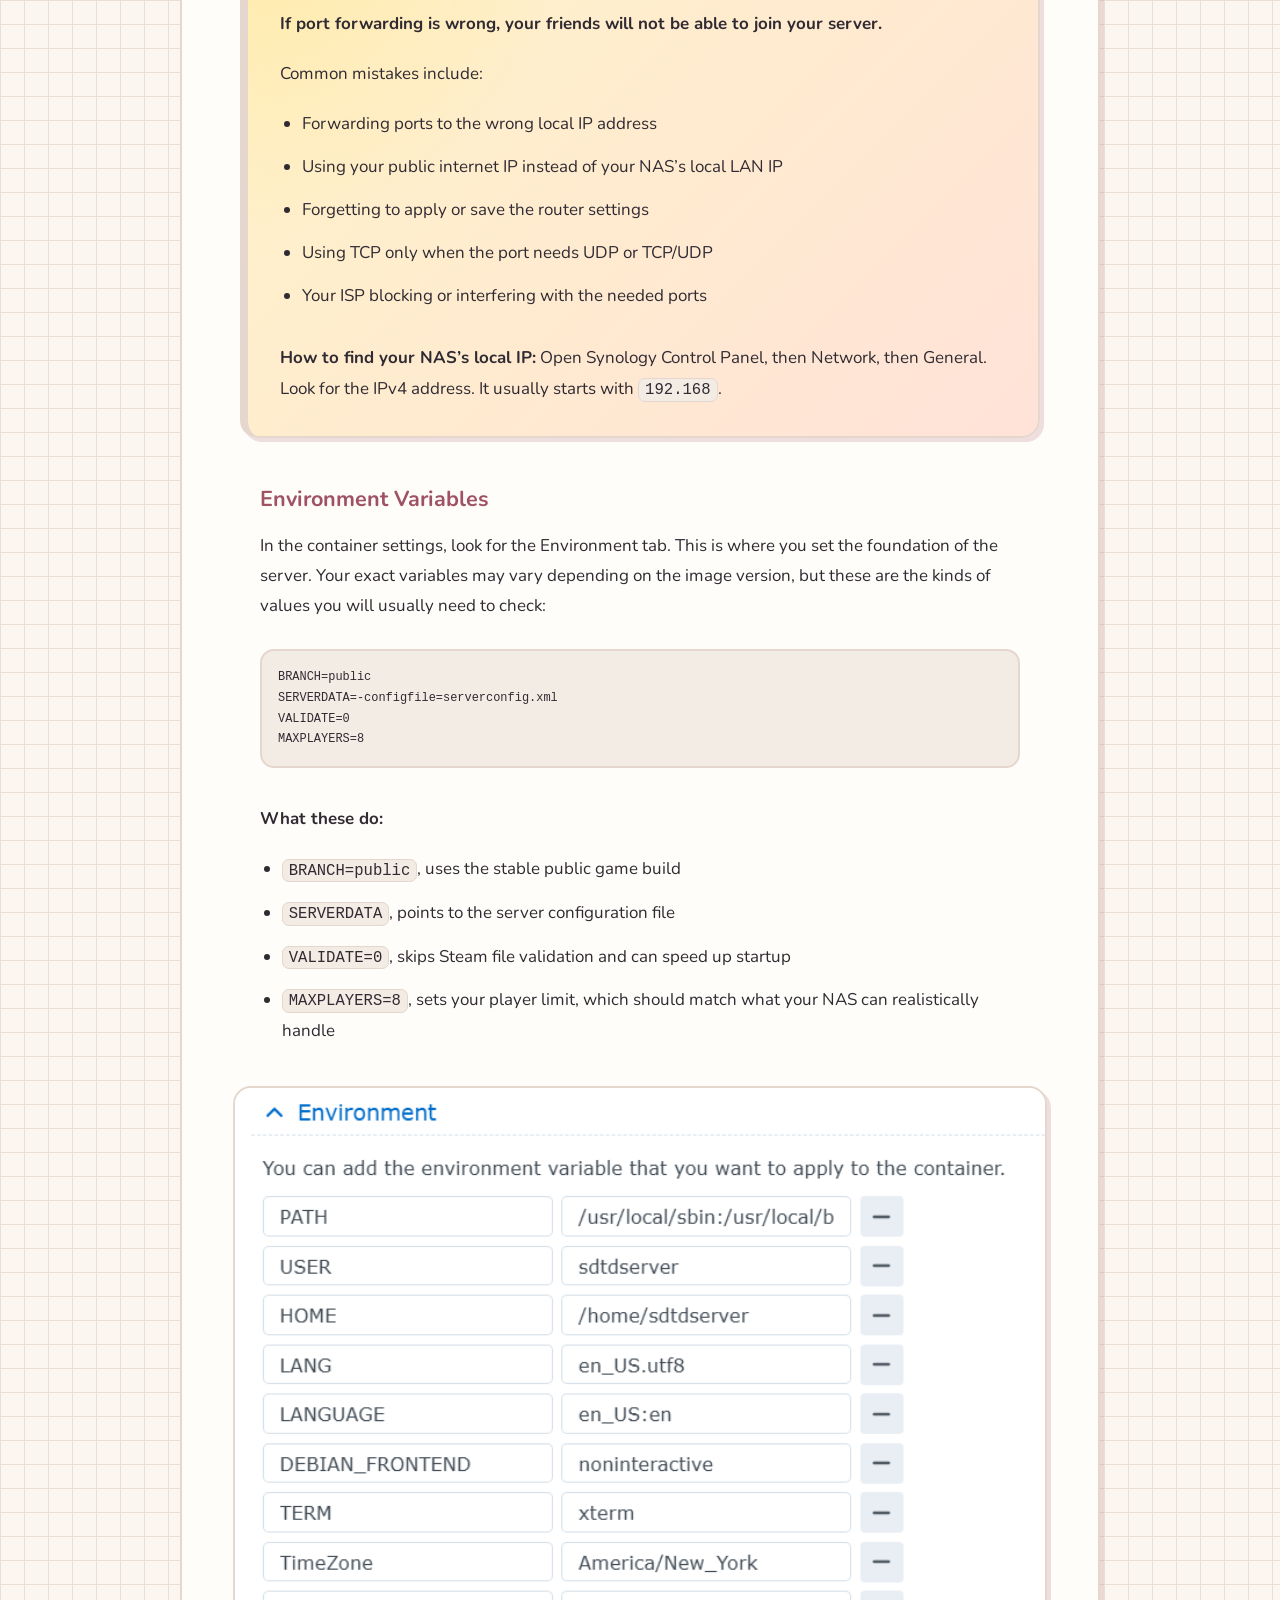
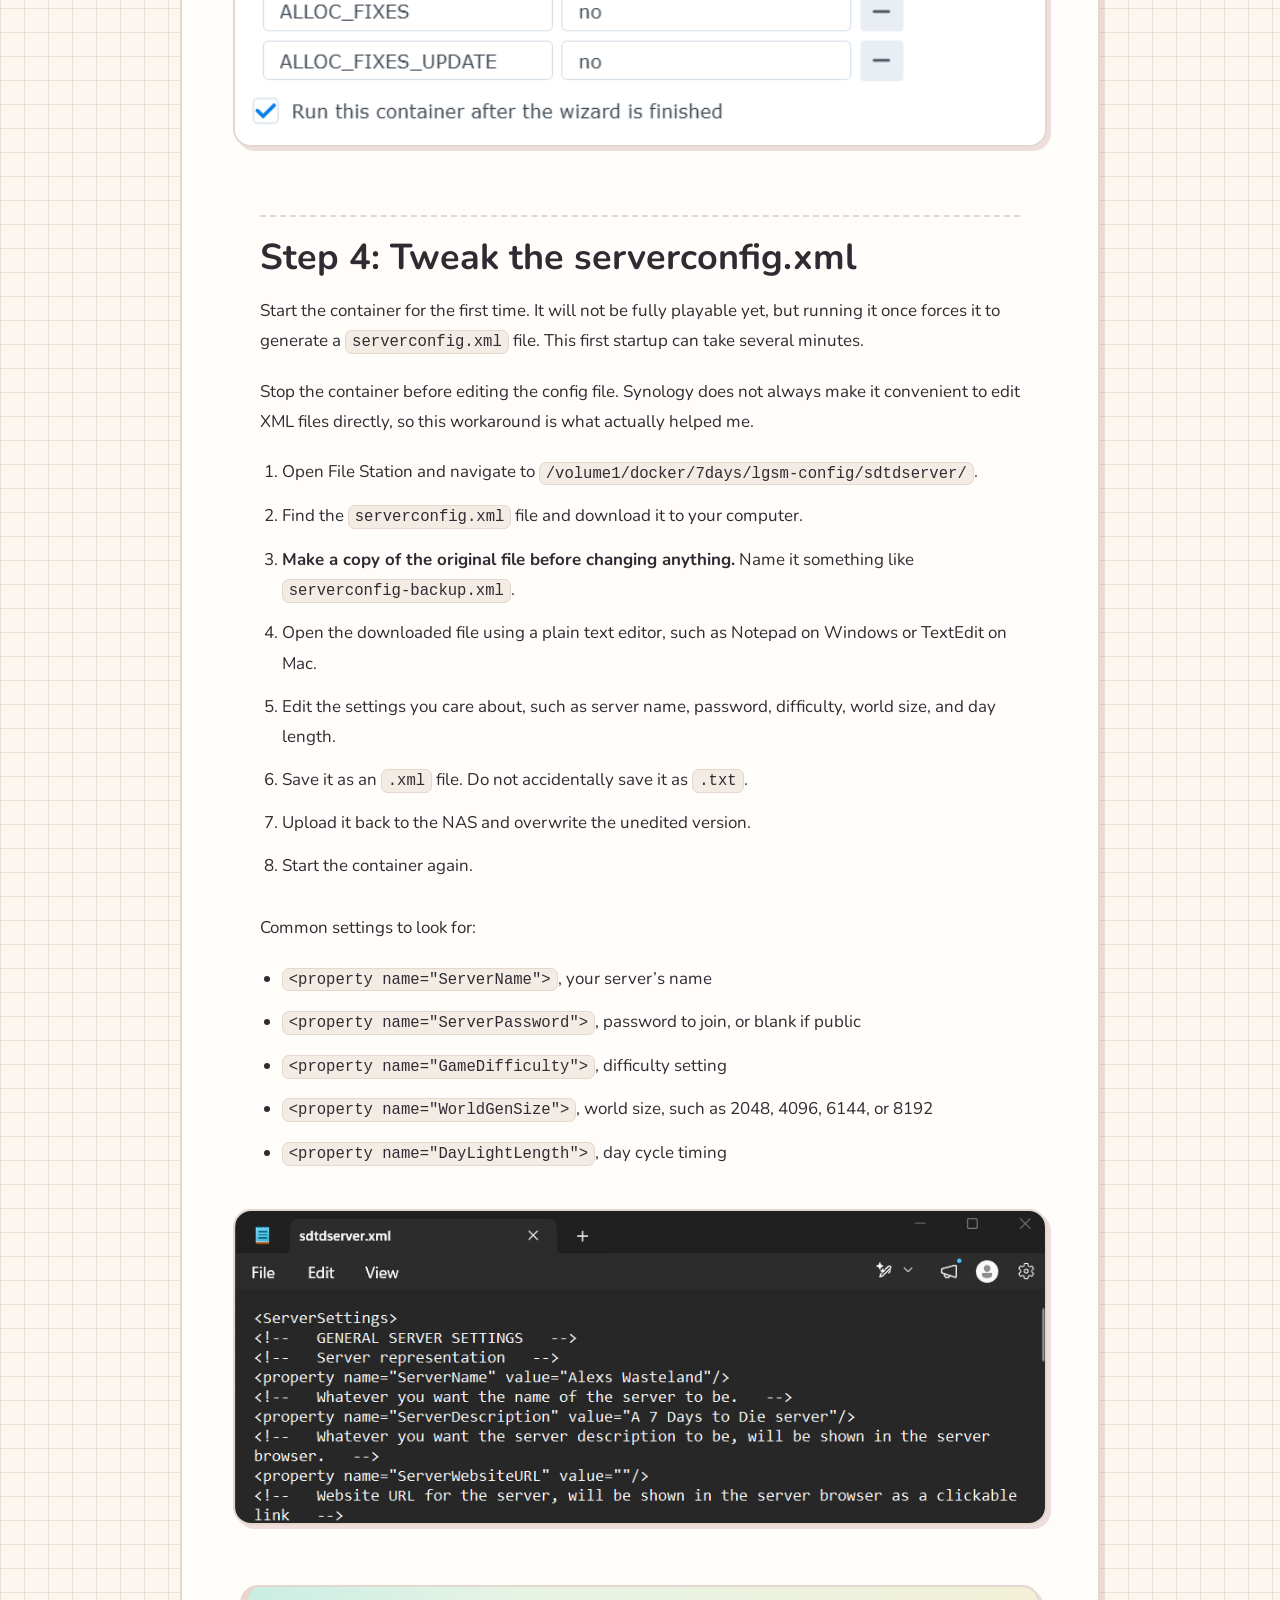
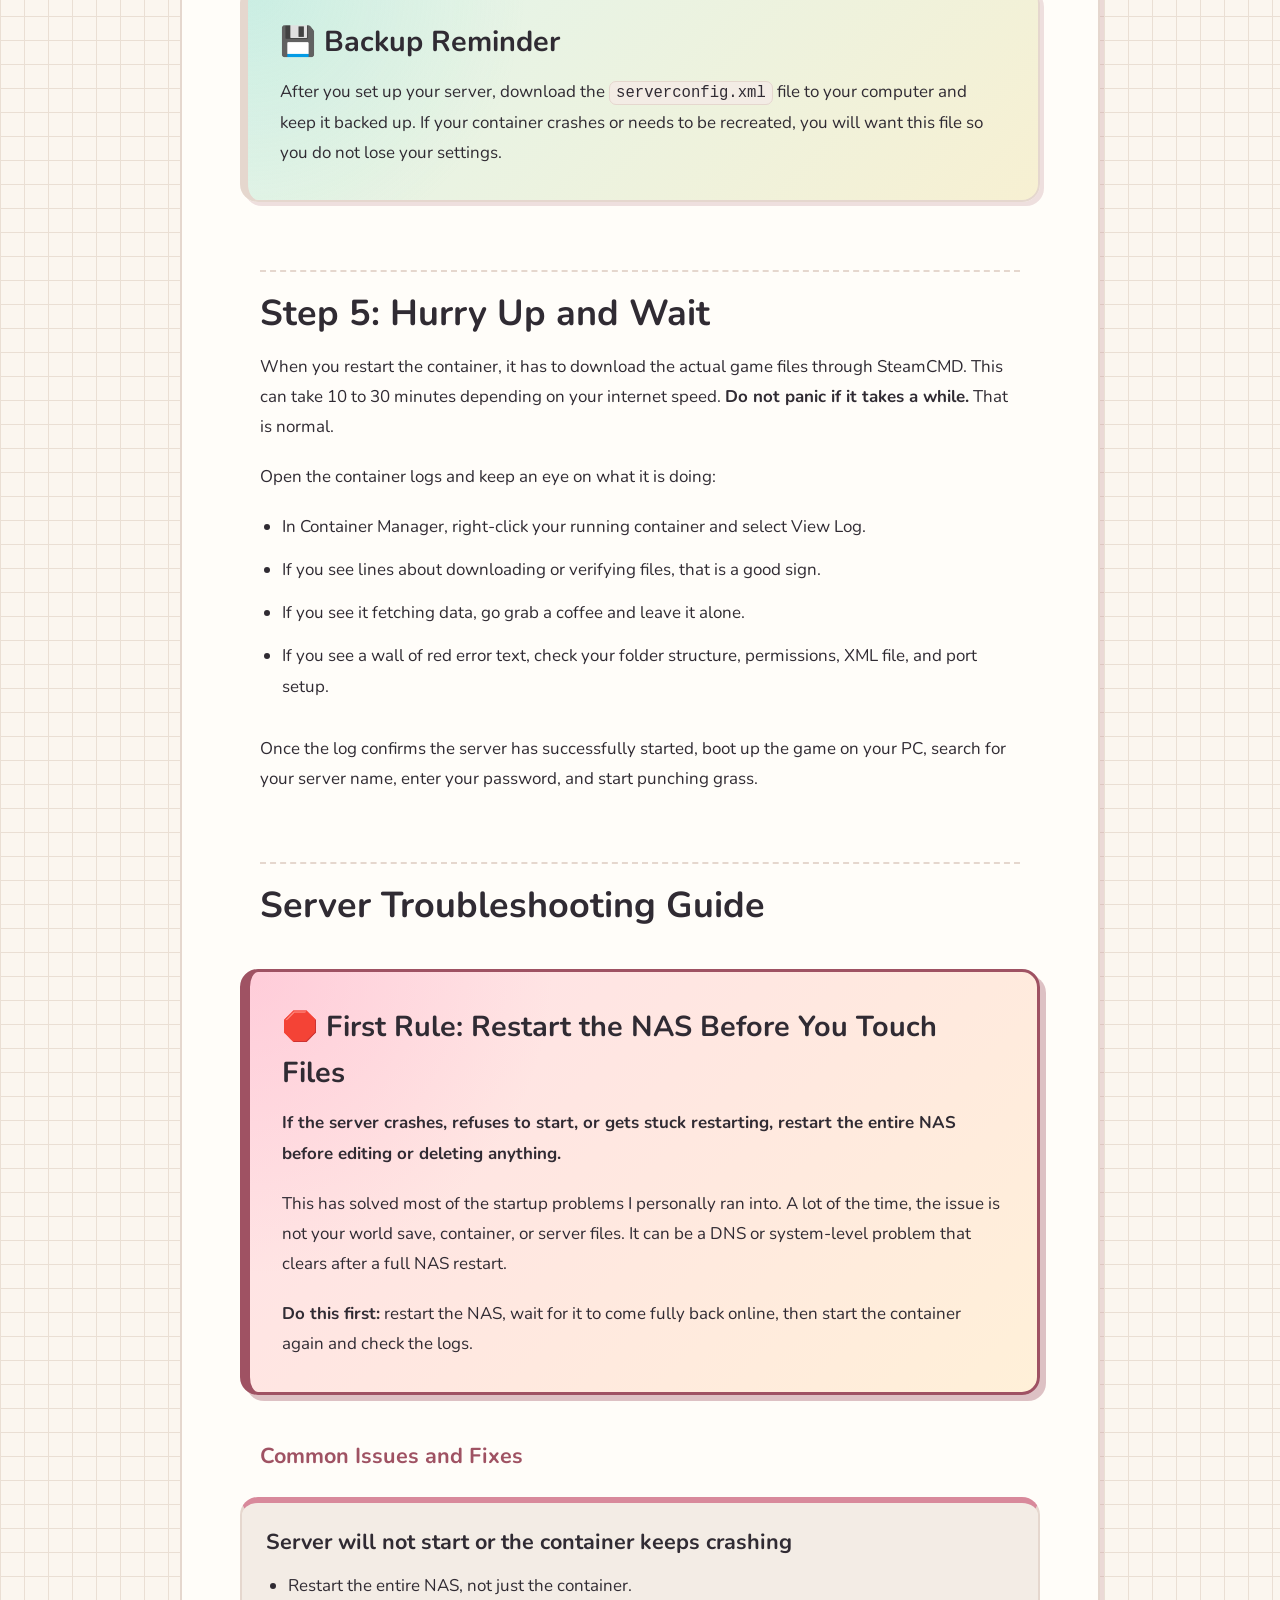
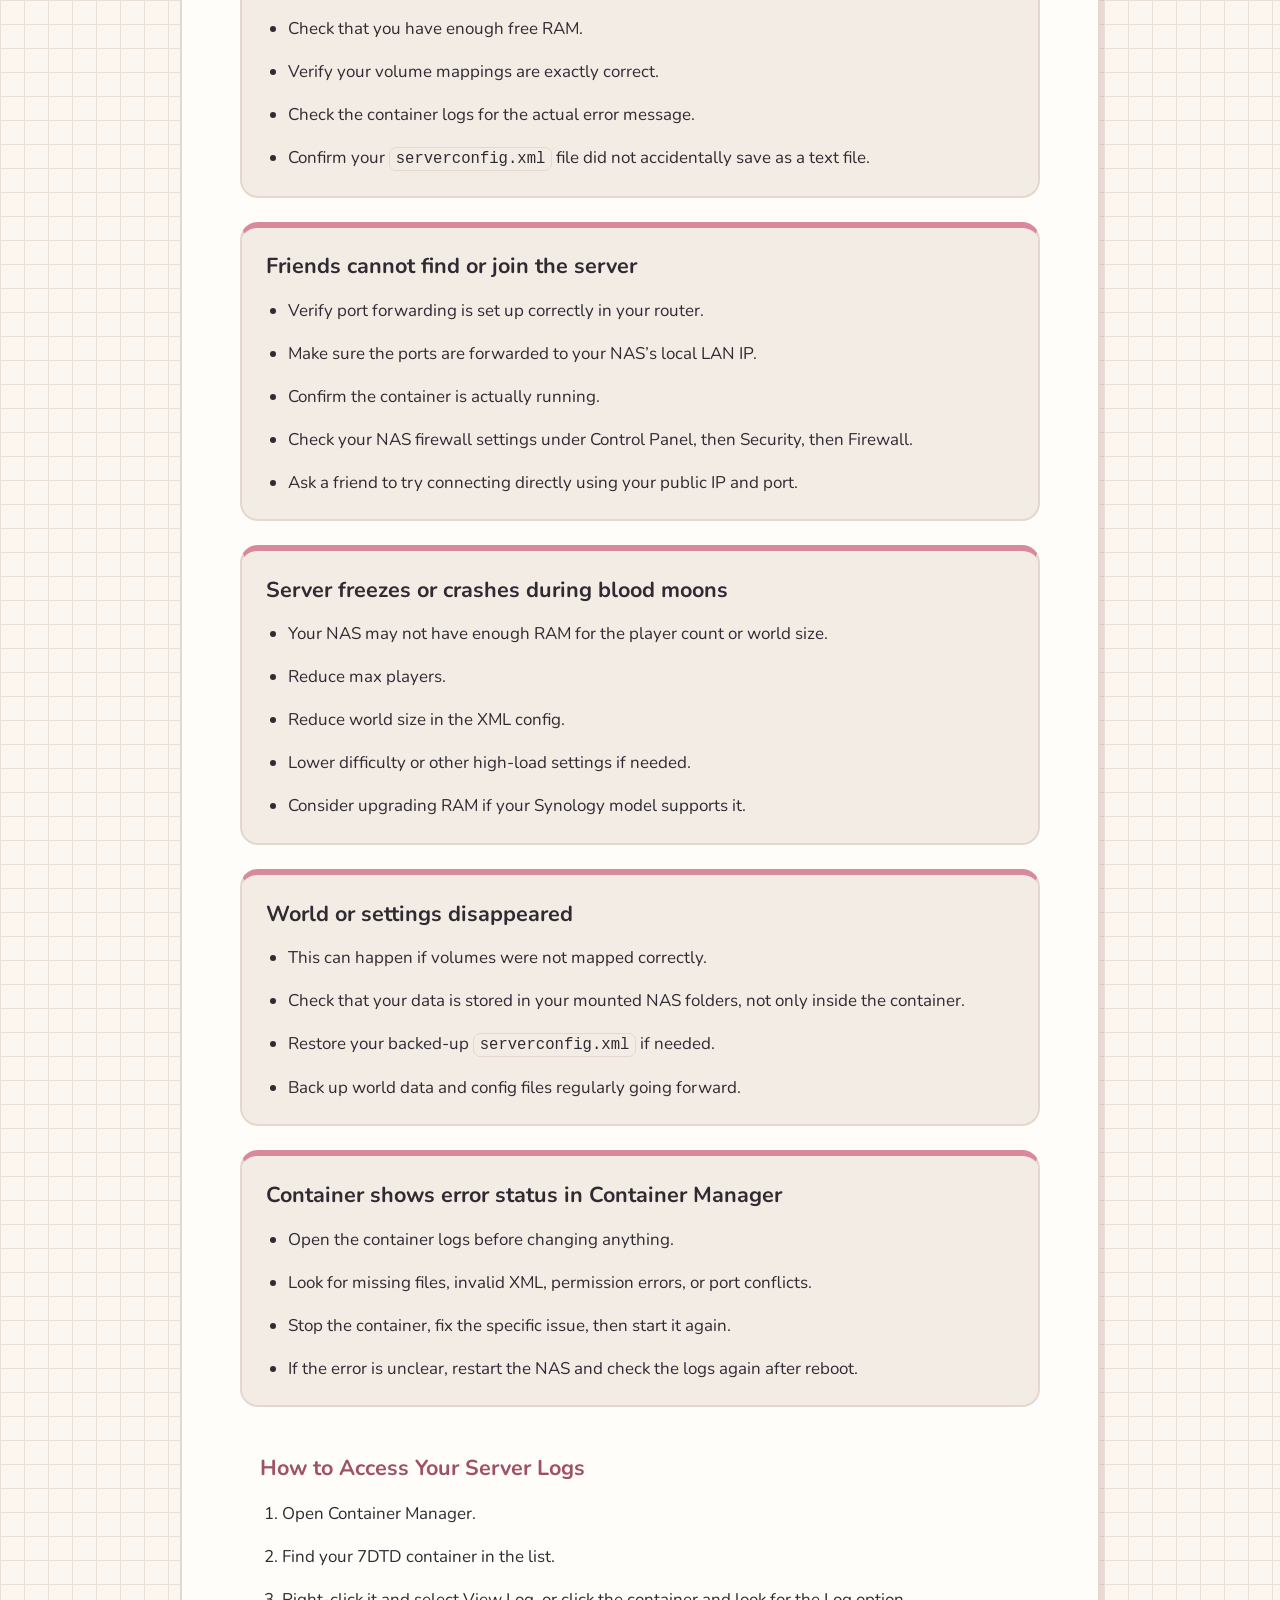
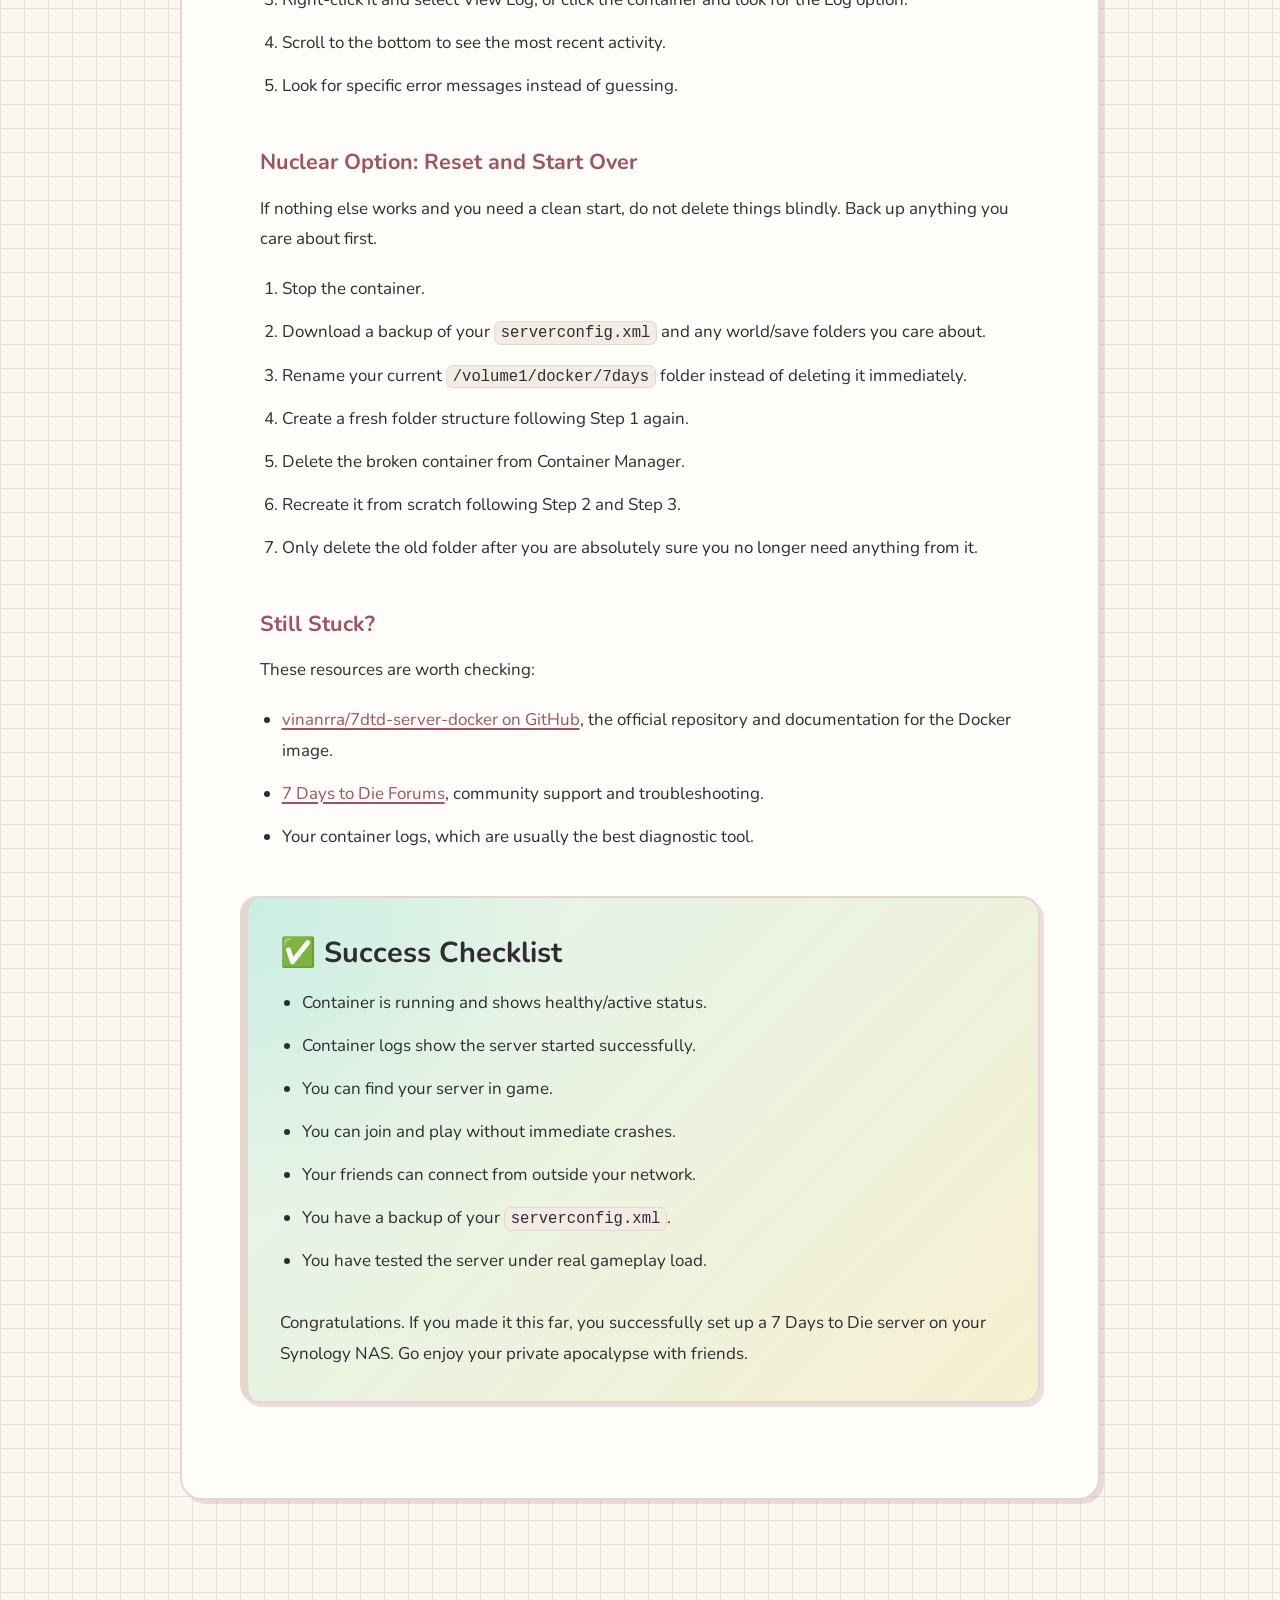
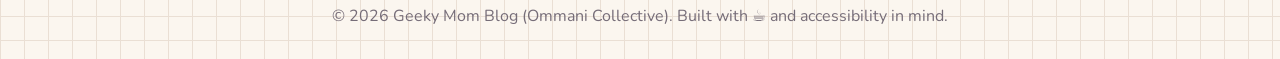
==== commit 1bc52e62: "Update links and information in 7dtd-server.html" ====
--- a/7dtd-server.html
+++ b/7dtd-server.html
@@ -83,19 +83,22 @@
           <ul>
             <li>
               <strong>The NAS:</strong>
-              <a href="https://www.bhphotovideo.com/c/product/1908413-REG/synology_diskstation_ds225_2_bay_nas.html" target="_blank" rel="noopener noreferrer">Synology DS225 or comparable model</a>.
+              <a href="https://www.bhphotovideo.com/c/product/1908413-REG/synology_diskstation_ds225_2_bay_nas.html/?ap=y&ap=y&smp=y&smp=y&store=420&smpm=ba_f2_lar&lsft=BI%3A402&gad_source=1&gad_campaignid=22585674647&gbraid=0AAAAAD7yMh28rDLaa0_1LZ2ObuJLEfT0R&gclid=Cj0KCQjwlLDQBhDjARIsAPlIefGjti--ijXoqZm5lDyYb3GD5MYrHS4ghhgeK8nbh1ifNVo2MAWj6R0aAgbtEALw_wcB" target="_blank" rel="noopener noreferrer">Synology DS225 or comparable model</a>.
               You need something with decent processing power, not just storage.
             </li>
 
-            <li>
+             <li>
               <strong>Memory:</strong>
               Ideally 16GB or more for smoother gameplay, especially during blood moons. The absolute bare minimum I would consider is 8GB, but more RAM means fewer crashes and less panic.
+              I upgraded my DiskStation with this
+              <a href="https://www.newegg.com/samsung-16gb-ddr4-3200-cas-latency-cl22-memory/p/0RM-002H-00155?srsltid=AfmBOoozZOFs-TFdX4xFz07es8XW-kdKk8Cv2wRwU7EHyhPj6m5dkwca" target="_blank" rel="noopener noreferrer">Samsung 16GB DDR4 3200MHz RAM stick</a>,
+              which brought my setup to 18GB total RAM.
             </li>
 
             <li>
               <strong>Storage:</strong>
               The server files and world generation need an absolute minimum of 30GB of free space. I am running two
-              <a href="https://www.seagate.com/products/nas-drives/" target="_blank" rel="noopener noreferrer">Seagate IronWolf drives</a>
+              <a href="https://www.seagate.com/products/nas-drives/ironwolf-hard-drive/" target="_blank" rel="noopener noreferrer">Seagate IronWolf drives</a>
               for redundancy, but a single 4TB or larger drive can work if you are not using your NAS heavily for other things.
             </li>
           </ul>
@@ -410,11 +413,11 @@
 
           <ul>
             <li>
-              <a href="https://github.com/vinanrra/7dtd-server-docker" target="_blank" rel="noopener noreferrer">vinanrra/7dtd-server-docker on GitHub</a>,
+              <a href="https://hub.docker.com/r/vinanrra/7dtd-server/" target="_blank" rel="noopener noreferrer">vinanrra/7dtd-server-docker on GitHub</a>,
               the official repository and documentation for the Docker image.
             </li>
             <li>
-              <a href="https://forums.7daystodie.com/" target="_blank" rel="noopener noreferrer">7 Days to Die Forums</a>,
+              <a href="https://community.thefunpimps.com/" target="_blank" rel="noopener noreferrer">7 Days to Die Forums</a>,
               community support and troubleshooting.
             </li>
             <li>
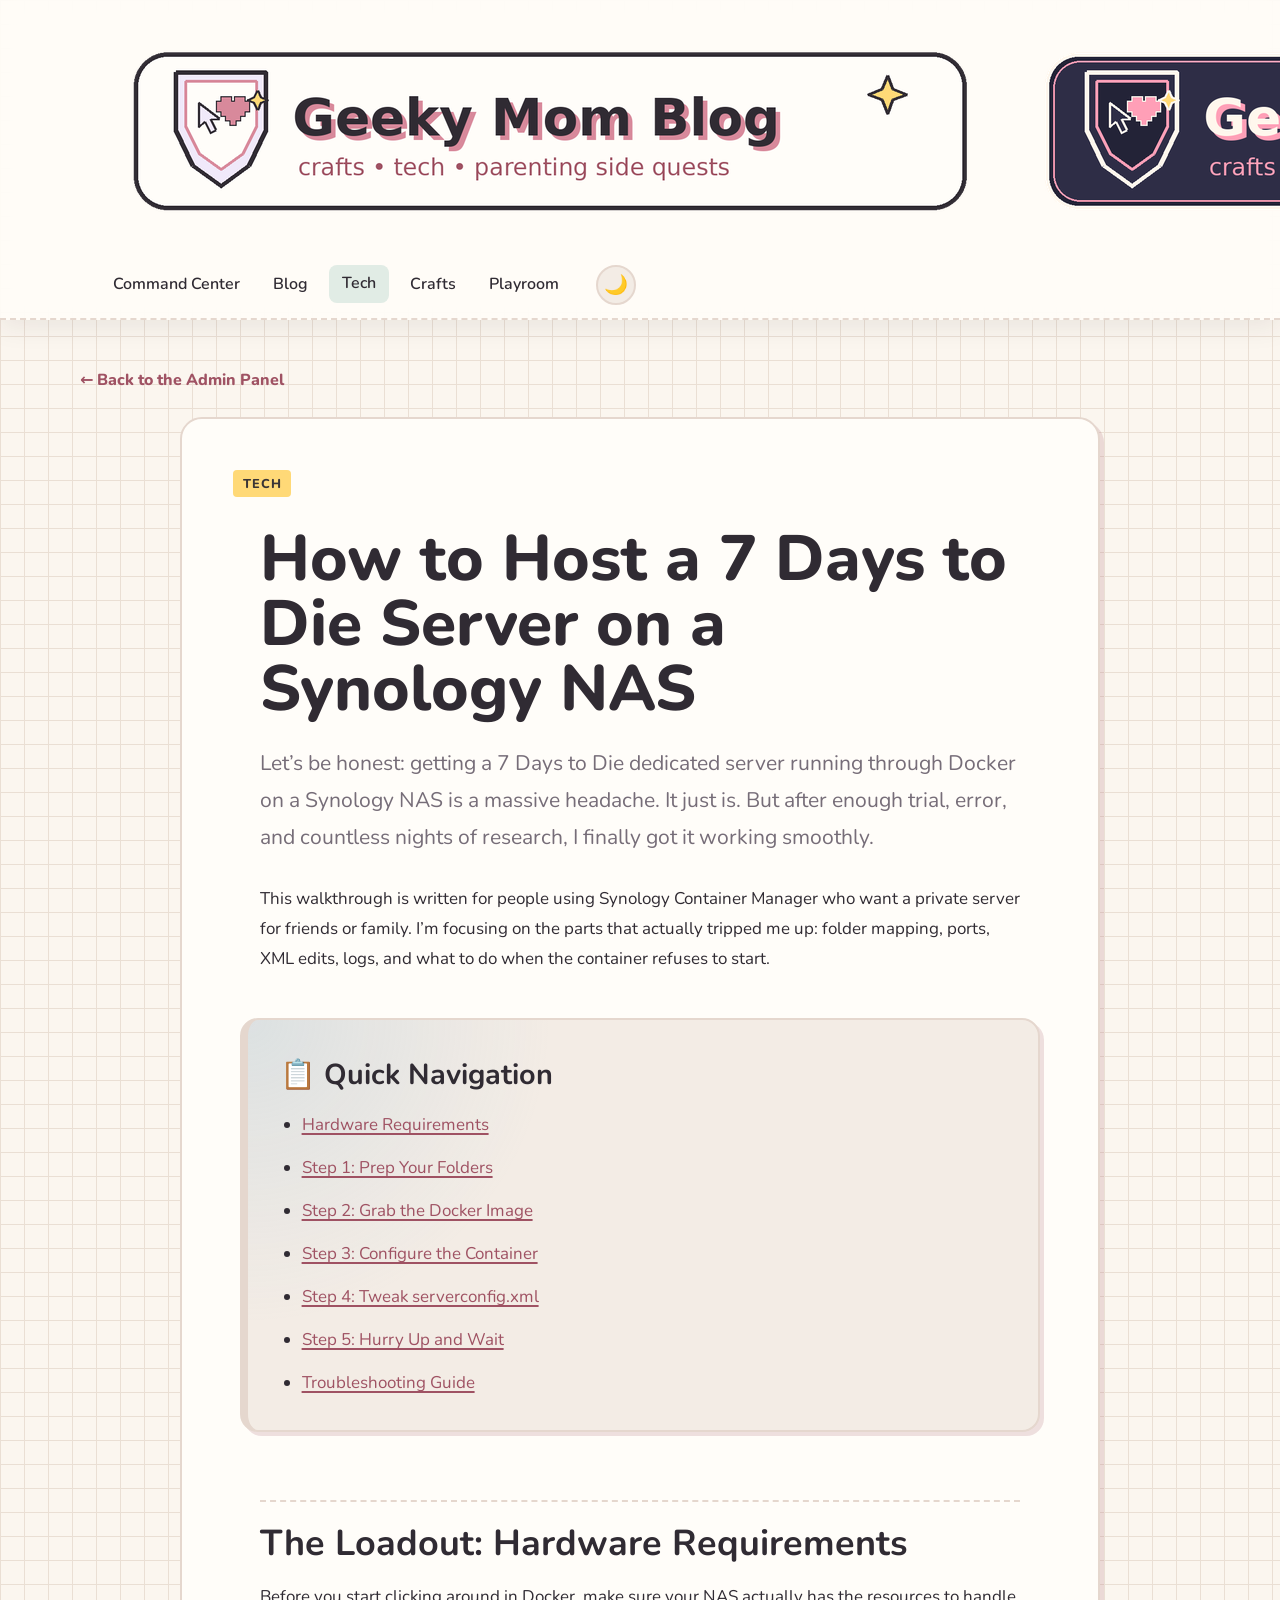
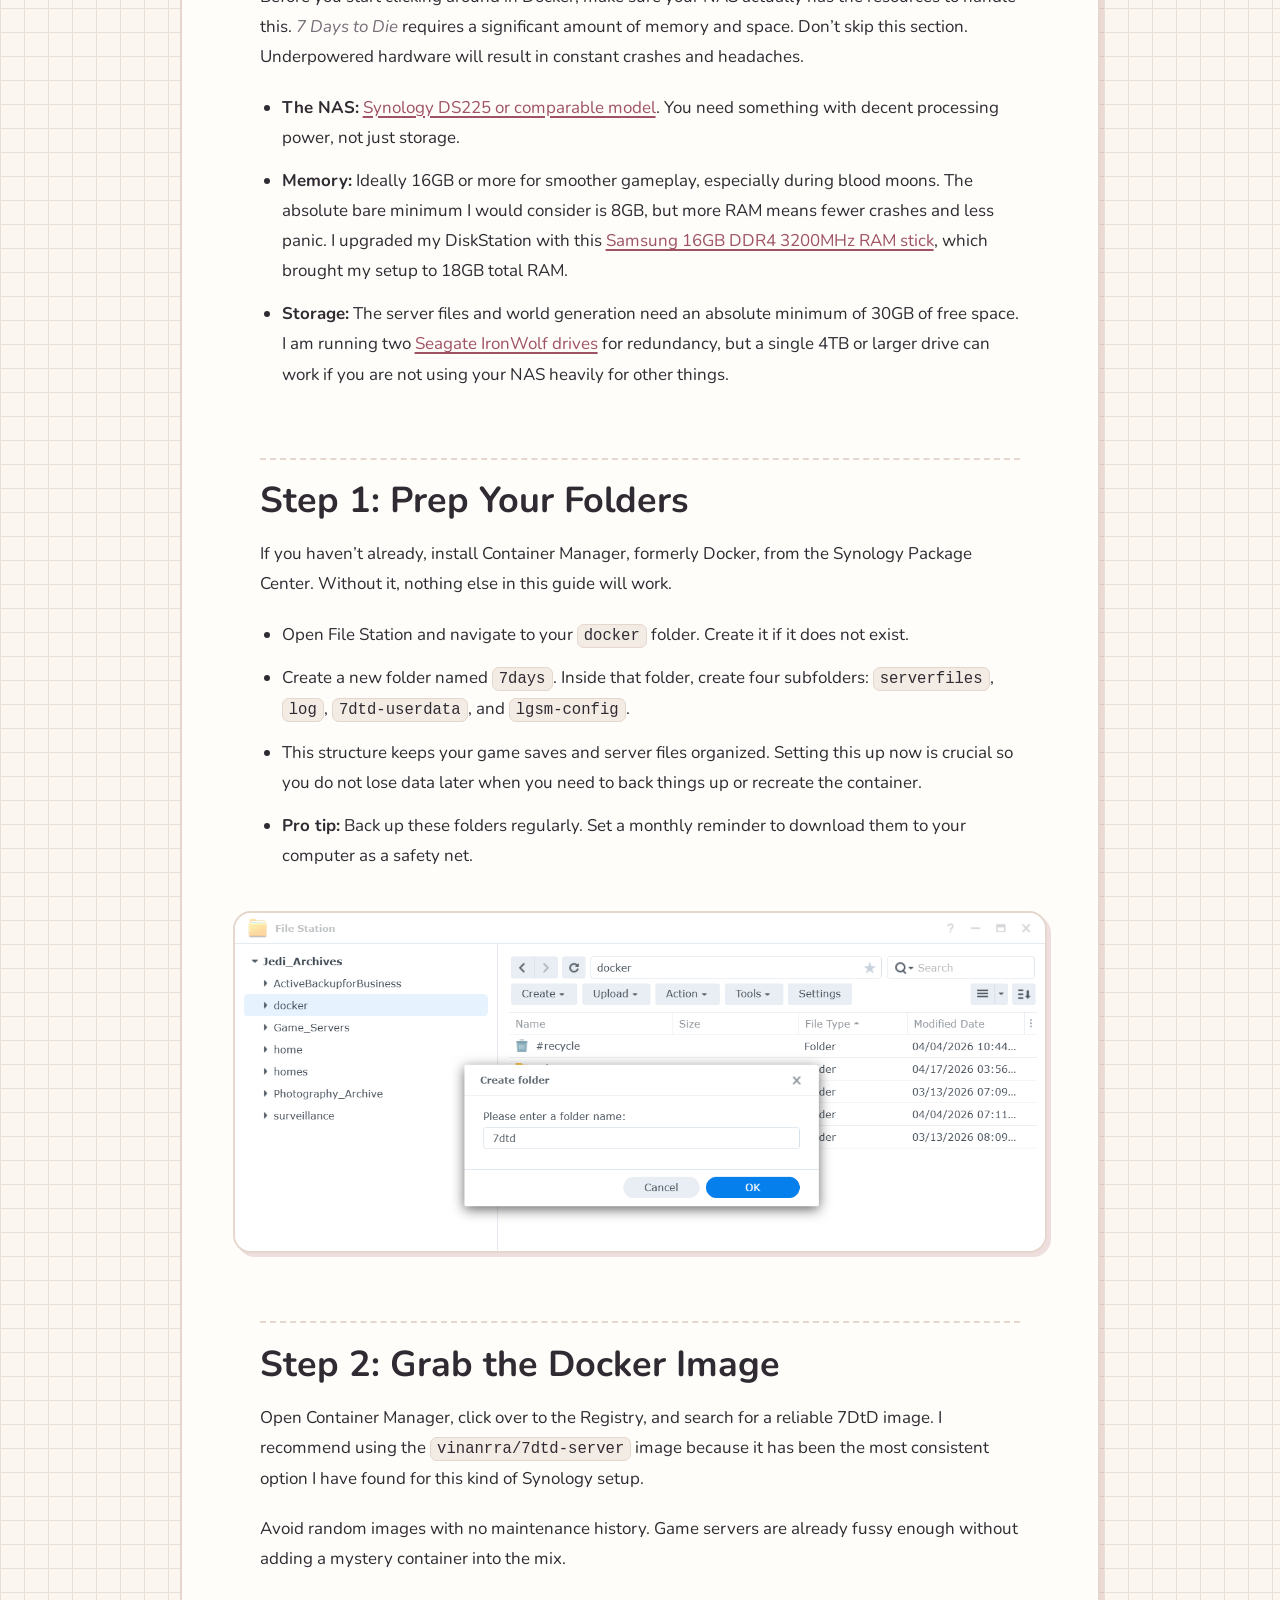
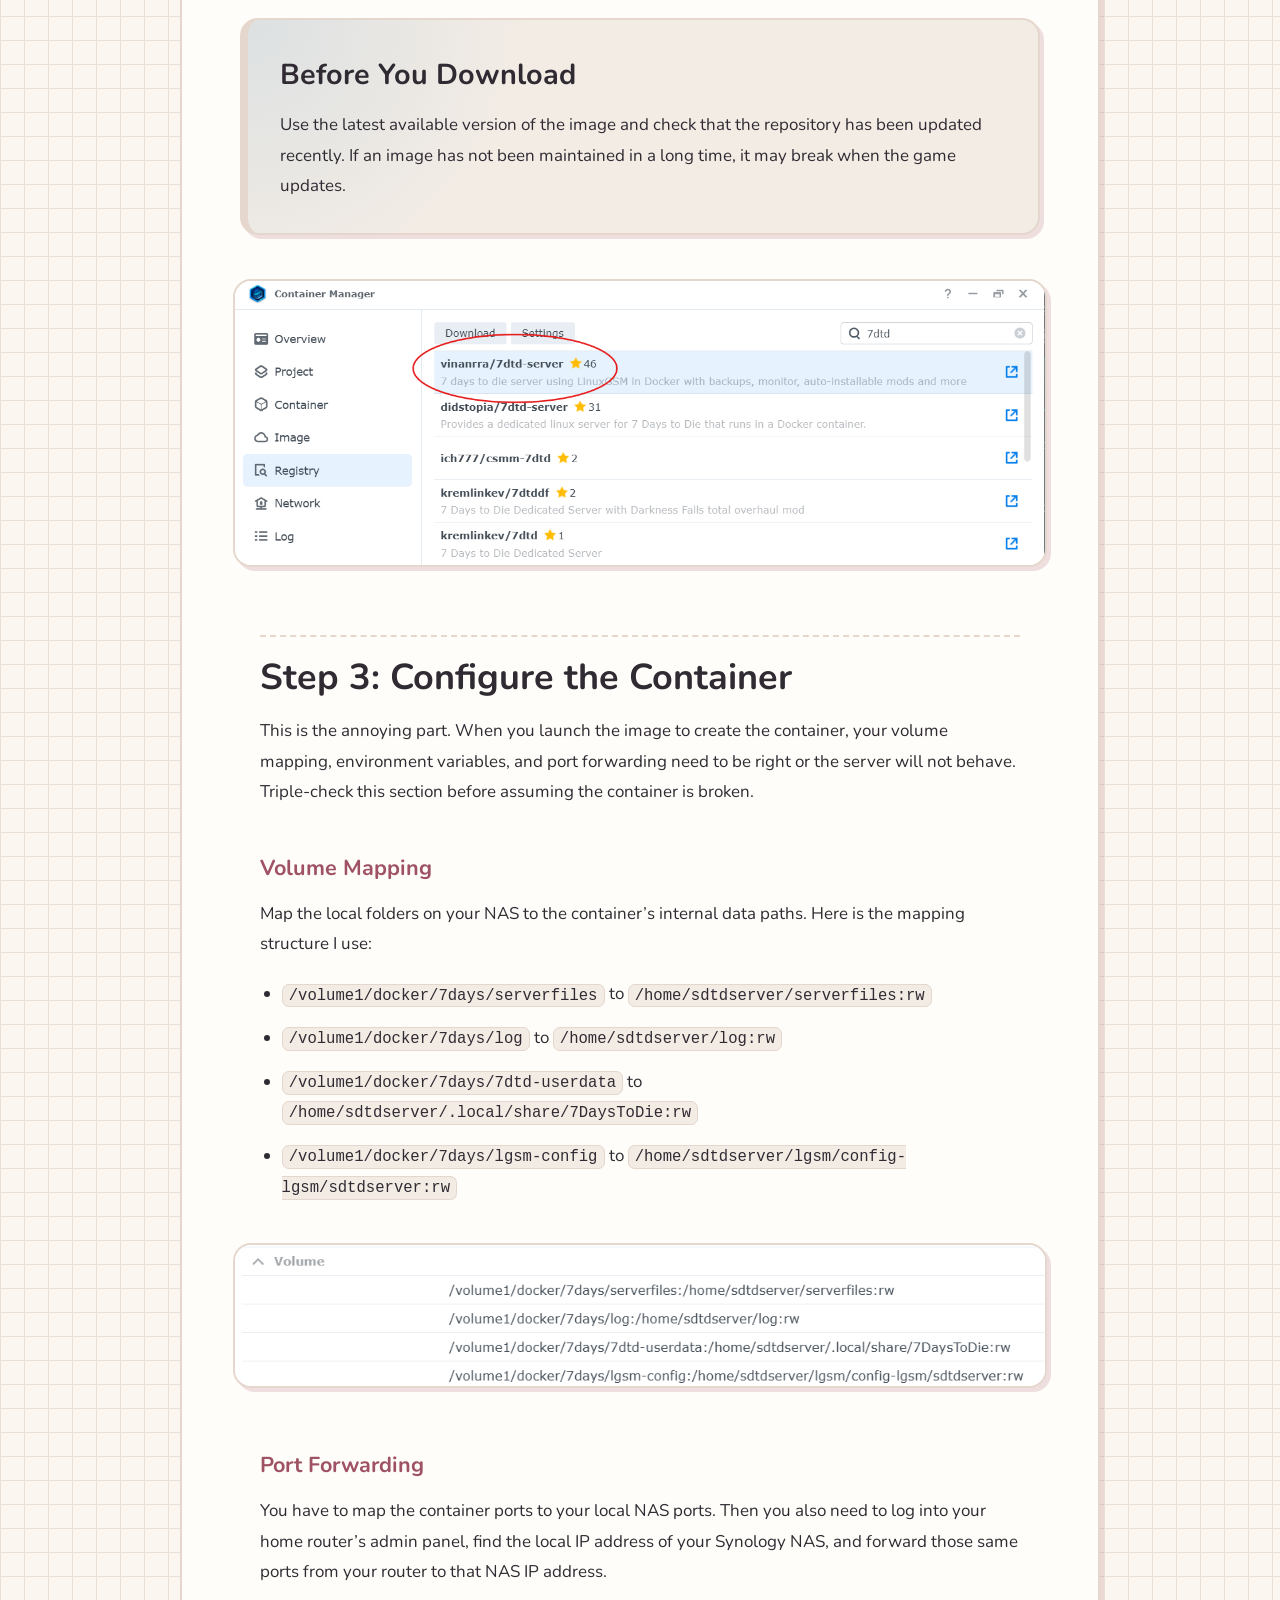
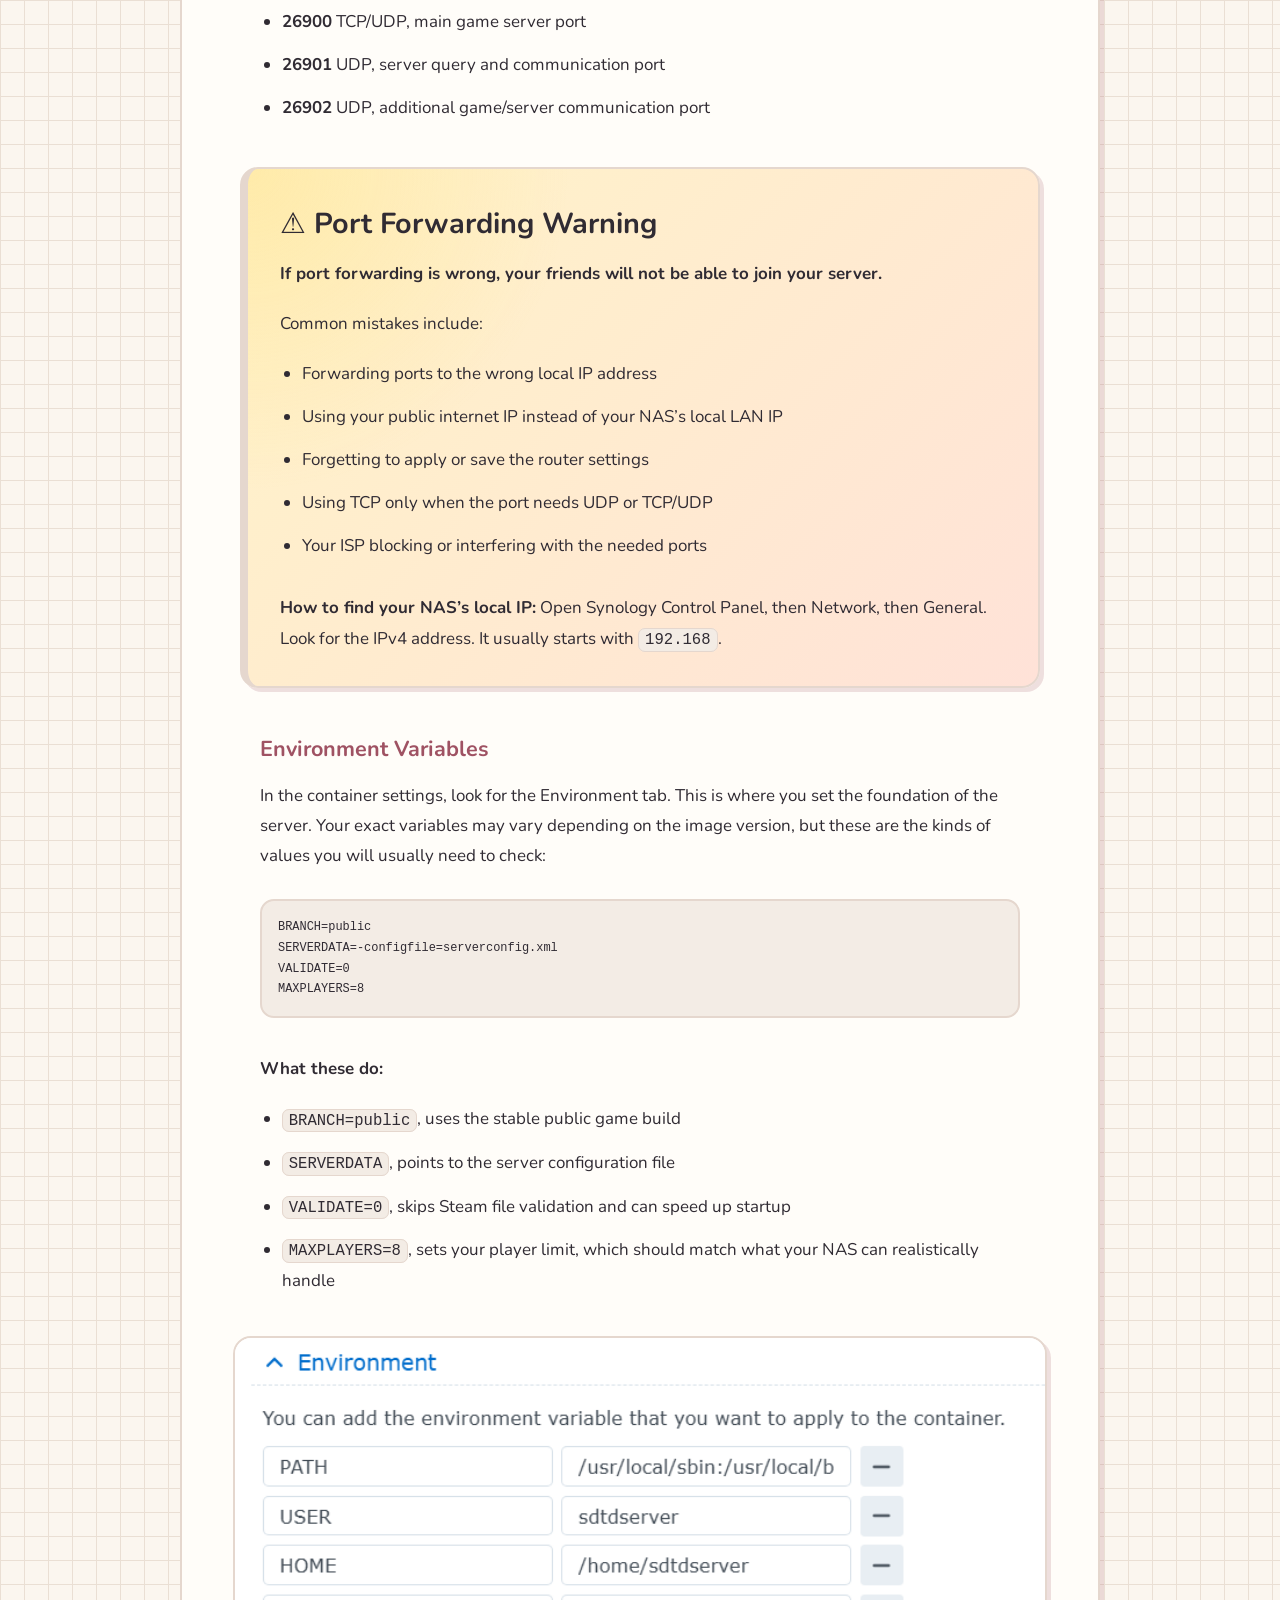
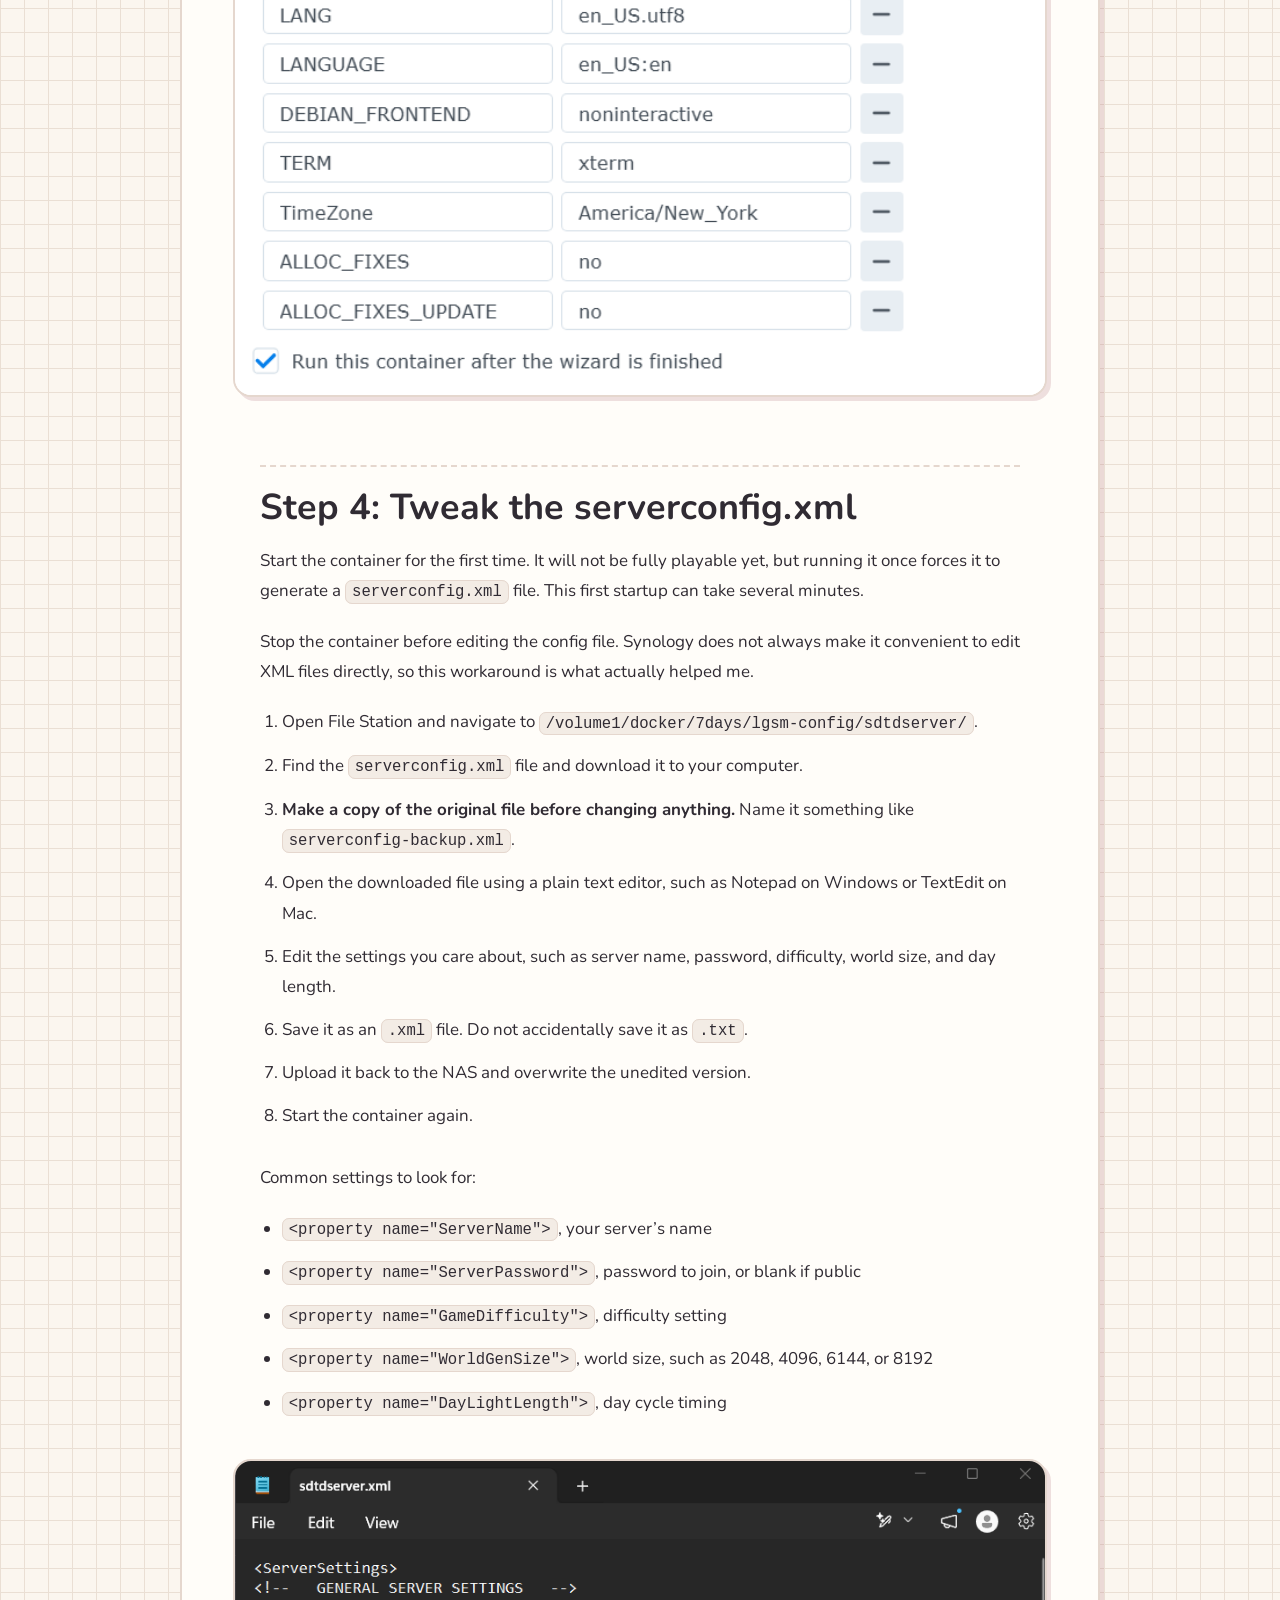
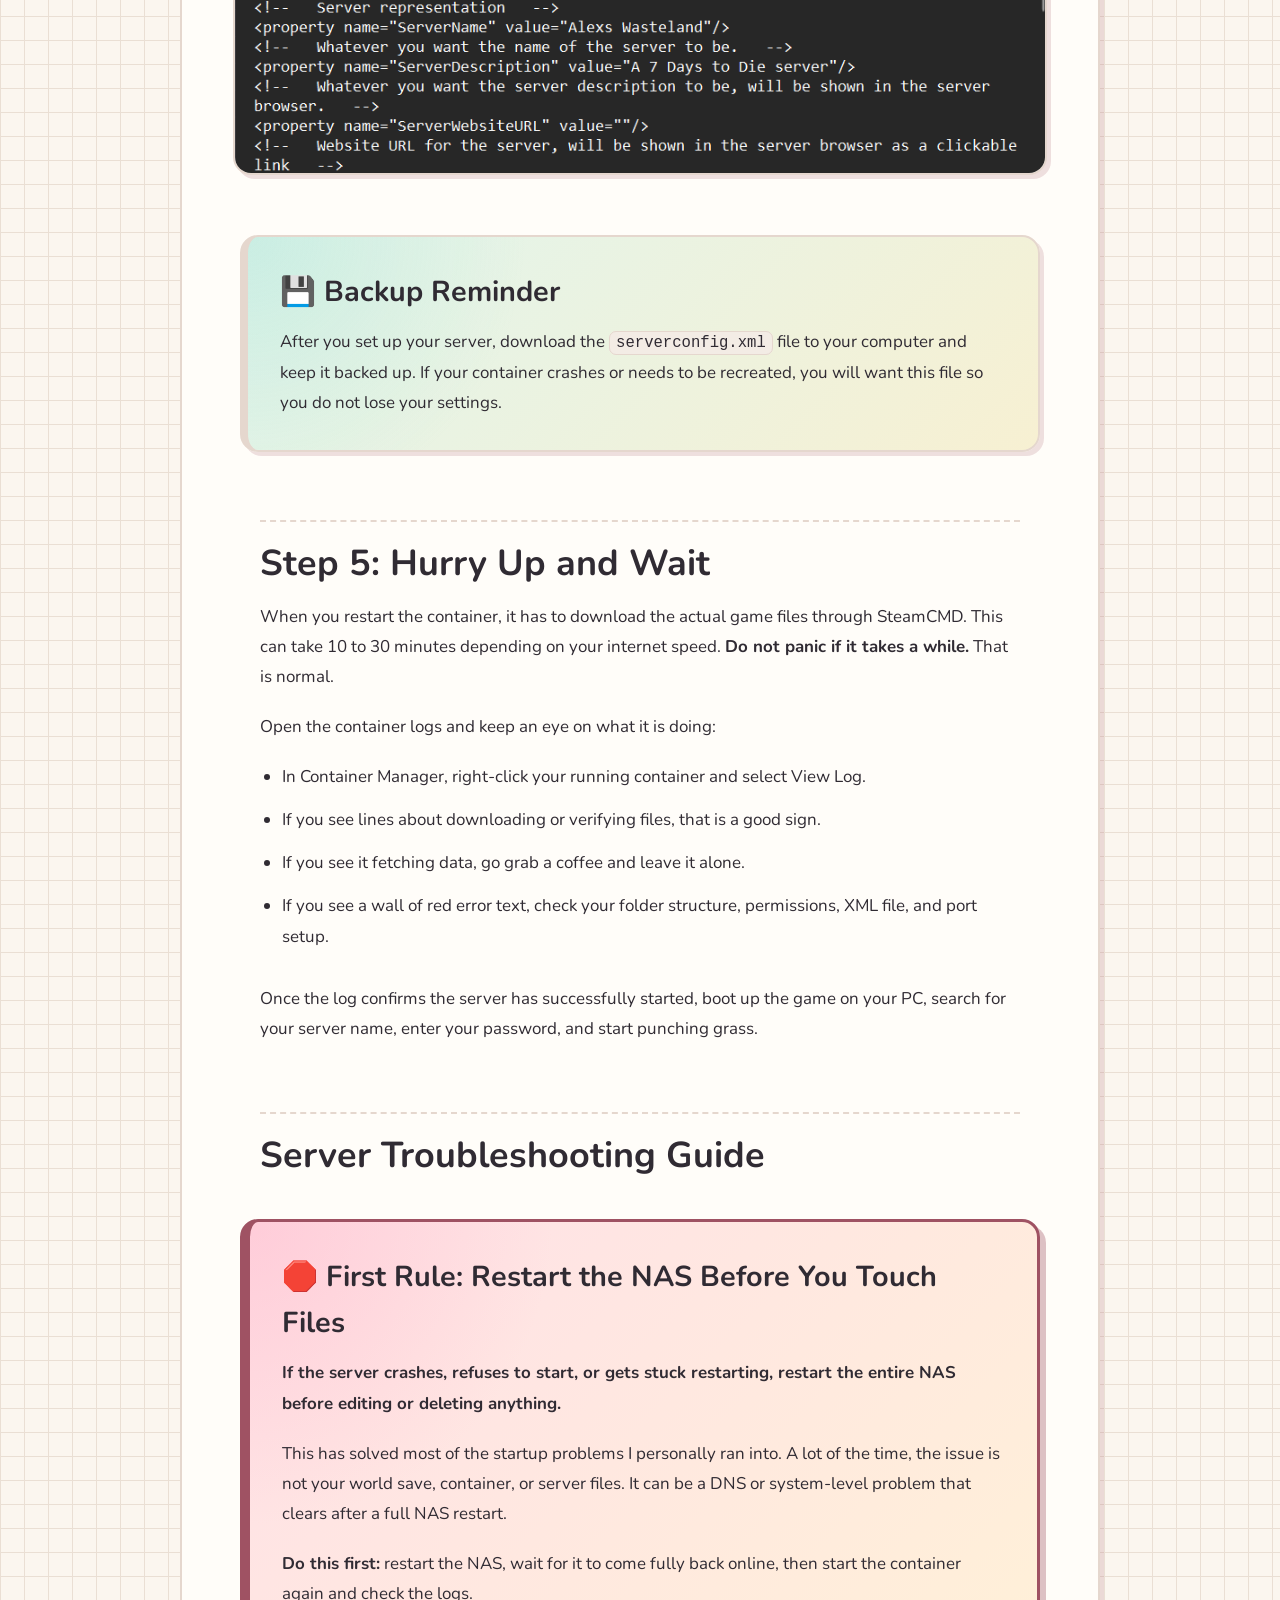
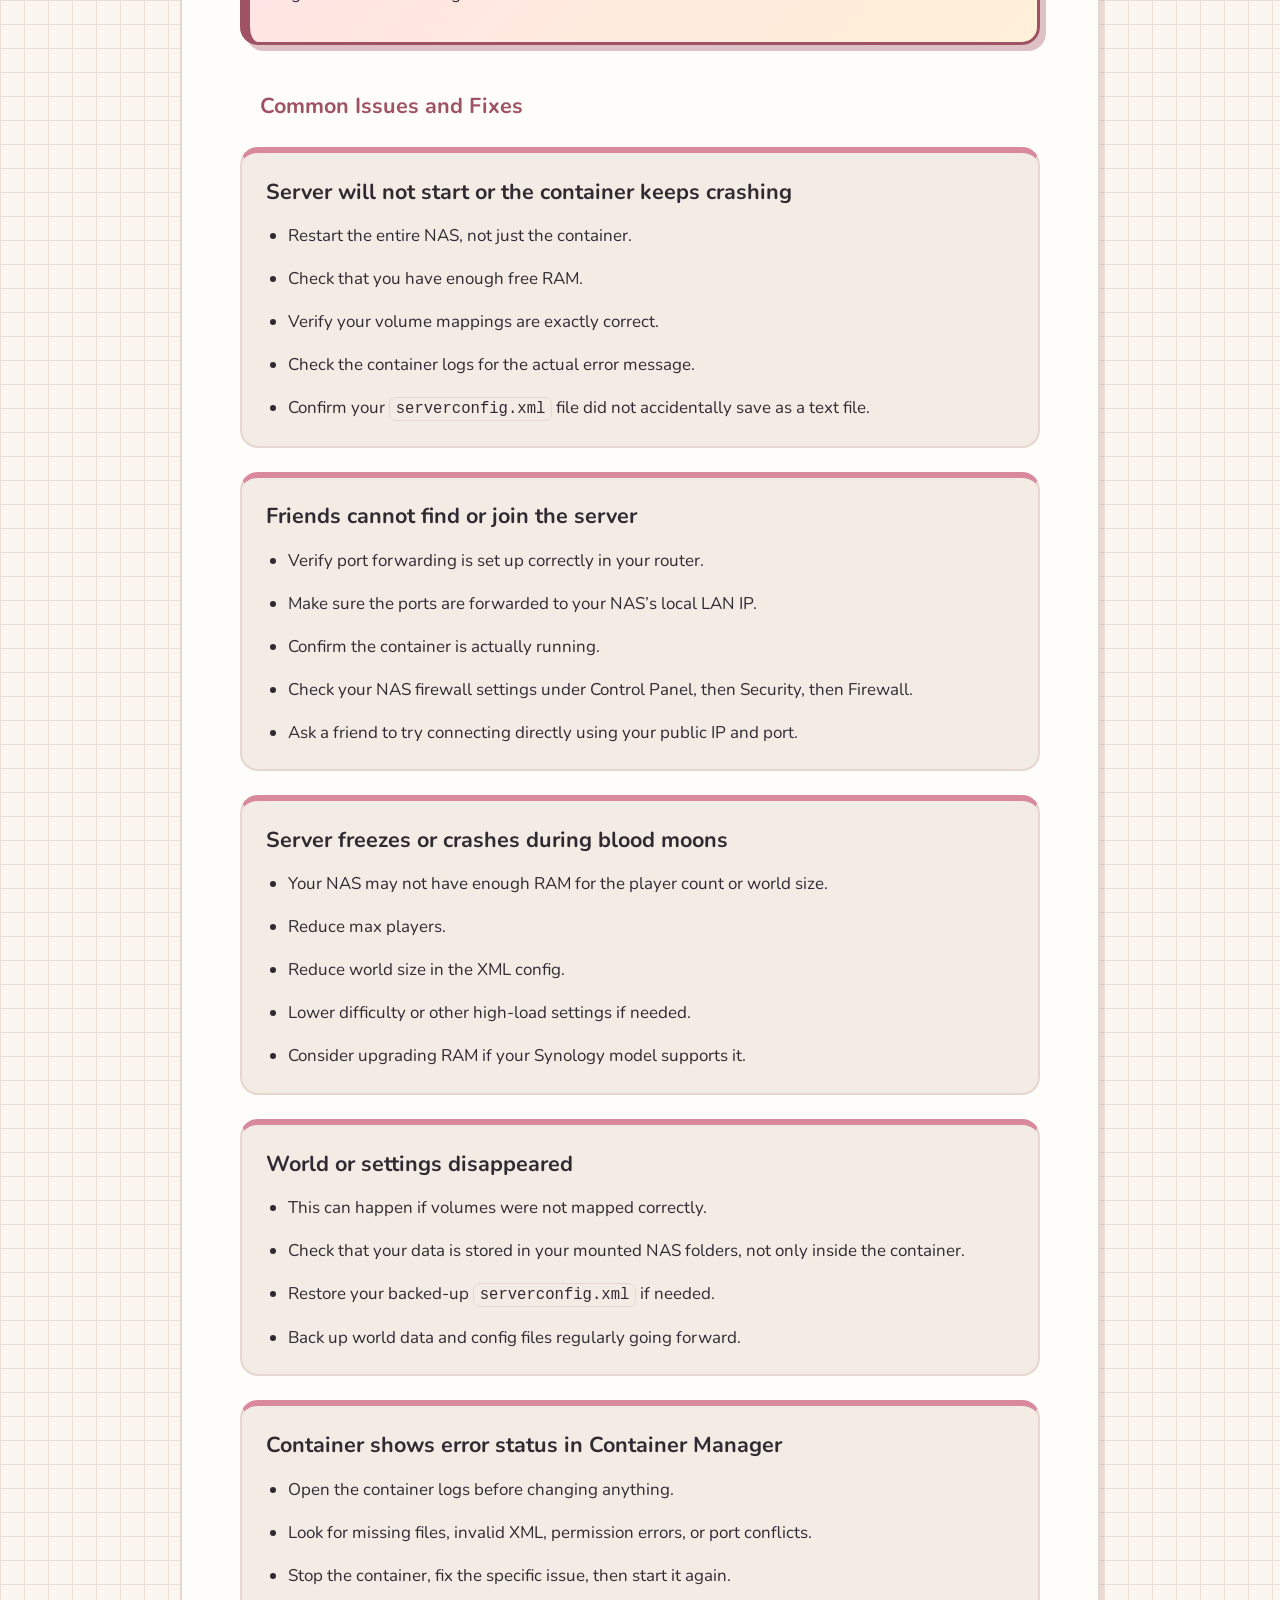
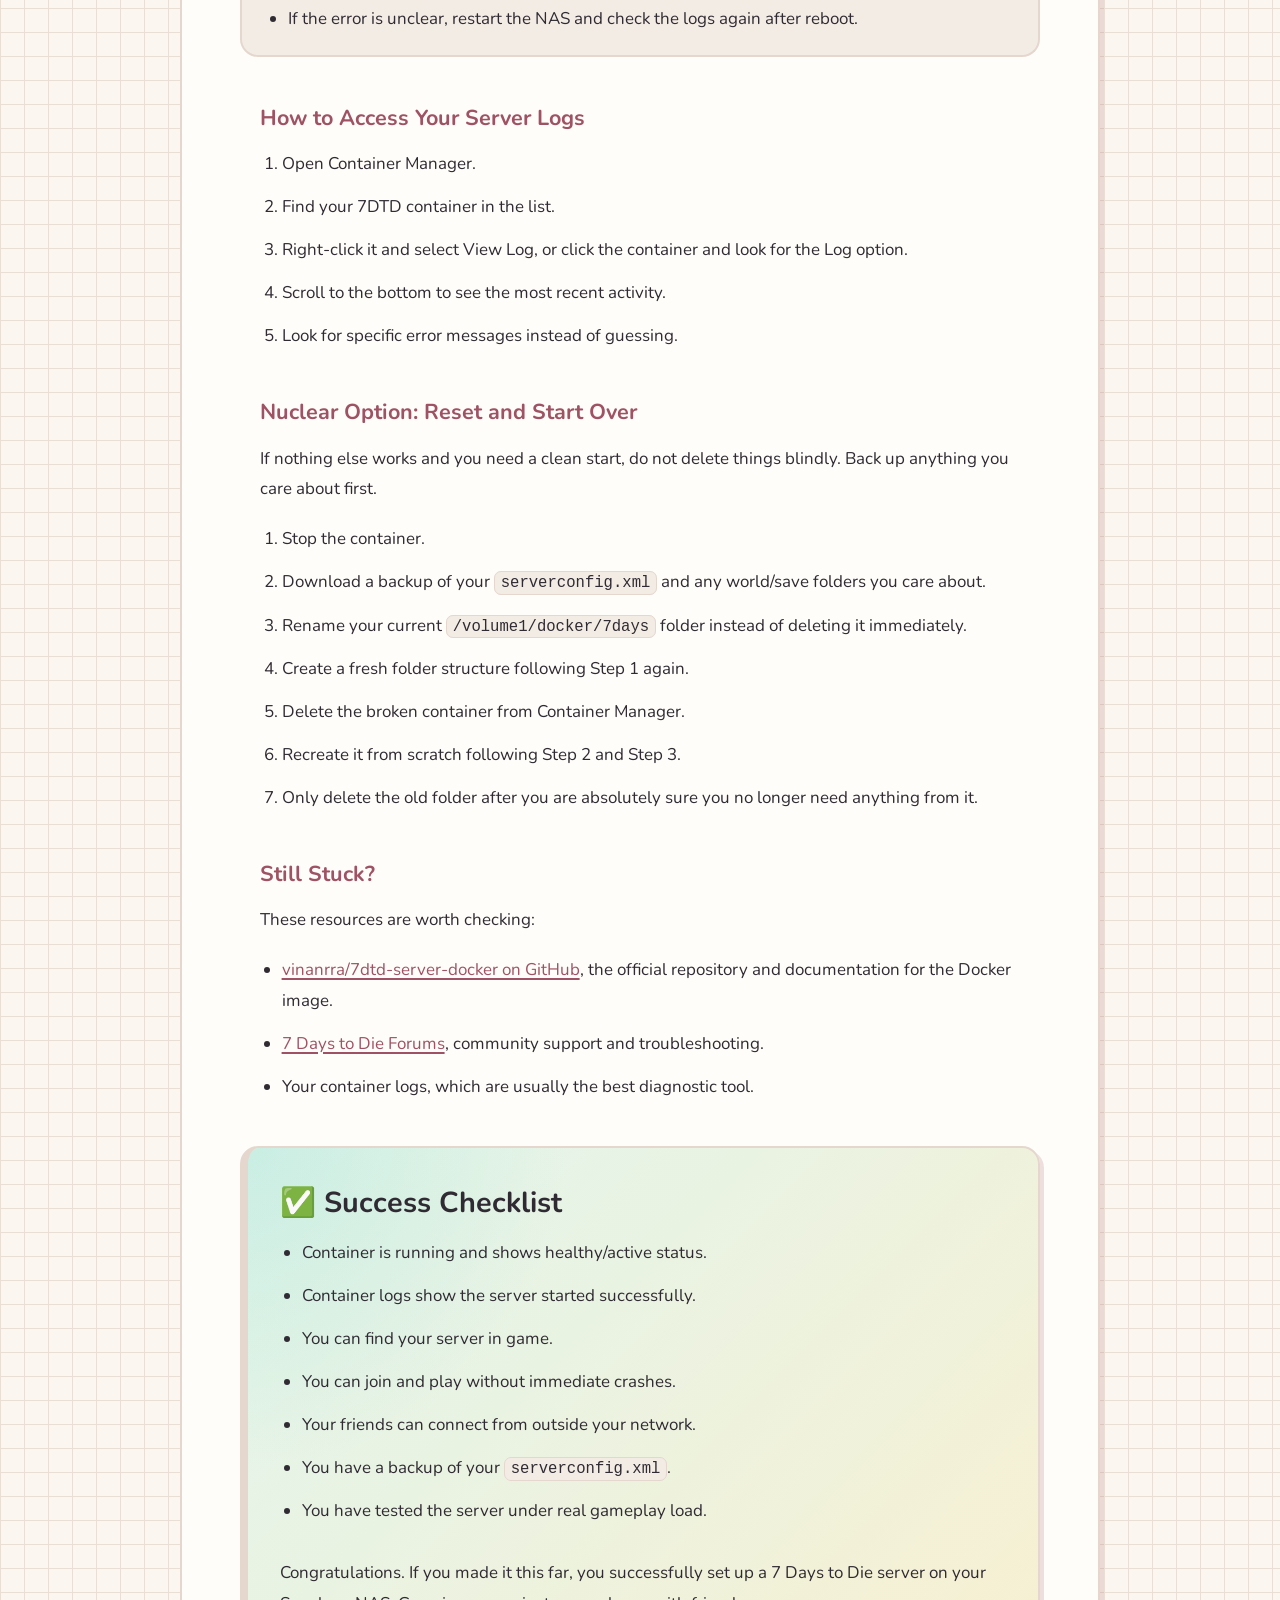
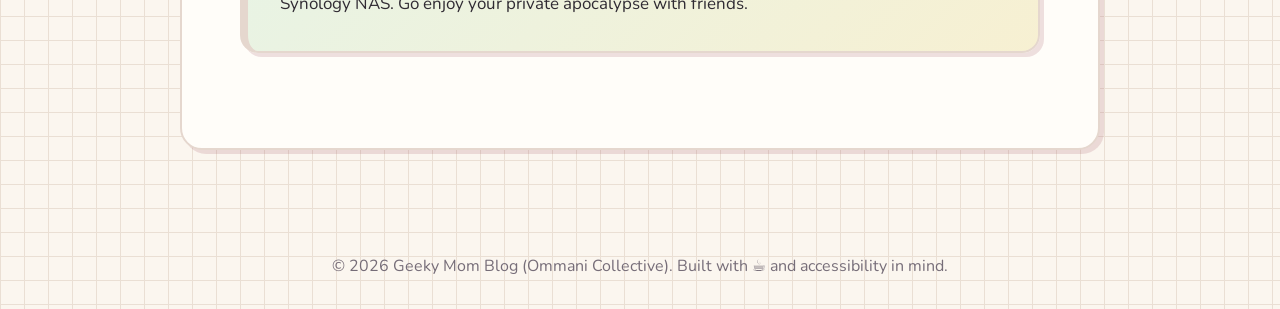
==== commit 09ecace0: "Replace site logo with image elements Updated site logo to use images for light and dark themes." ====
--- a/7dtd-server.html
+++ b/7dtd-server.html
@@ -24,9 +24,20 @@
 <body>
   <header>
     <div class="nav-wrap">
-      <a class="site-logo" href="index.html">
-        <span class="logo-mark" aria-hidden="true">GM</span>
-        <span>Geeky Mom Blog</span>
+      <a class="site-logo logo-link" href="index.html" aria-label="Geeky Mom Blog home">
+        <img
+          src="images/final-header-websize.png"
+          alt=""
+          class="site-logo-img logo-light"
+          aria-hidden="true"
+        >
+      
+        <img
+          src="images/final-header-dark-websize.png"
+          alt=""
+          class="site-logo-img logo-dark"
+          aria-hidden="true"
+        >
       </a>
 
       <nav aria-label="Main navigation">
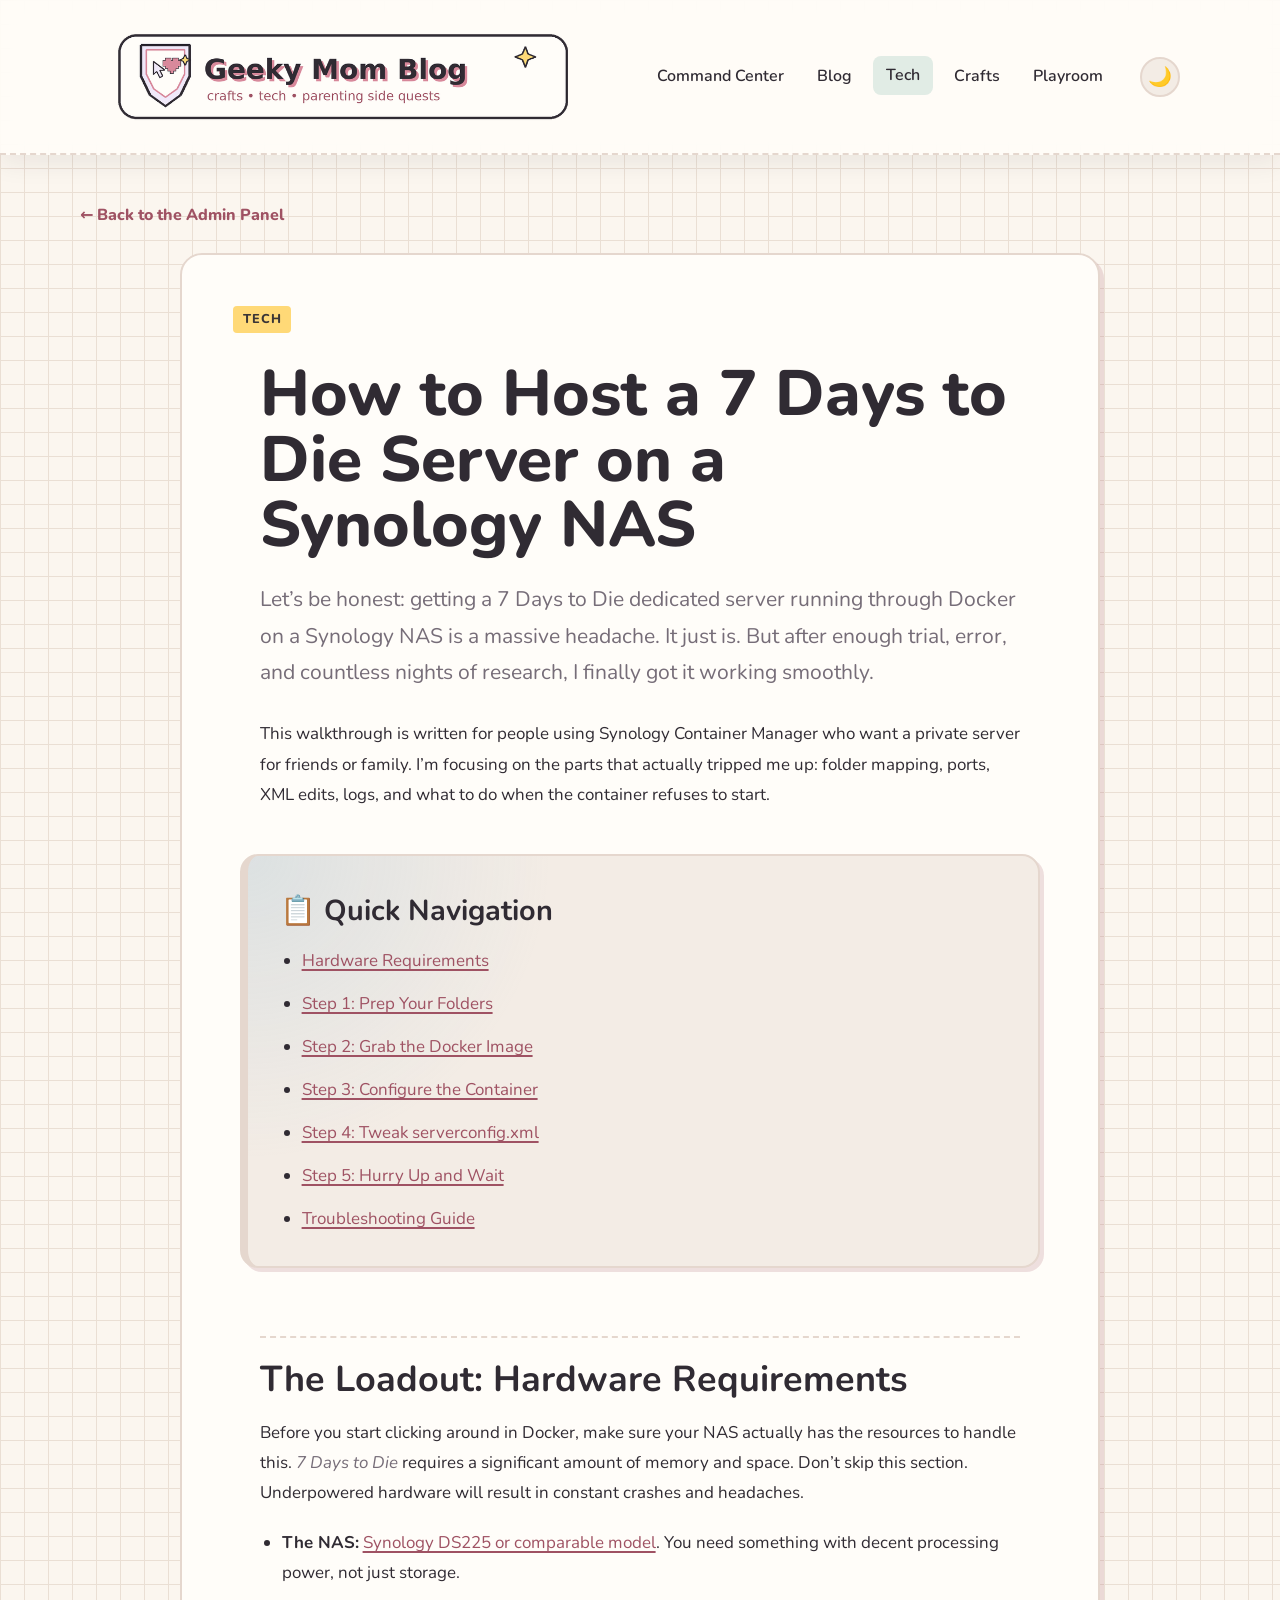
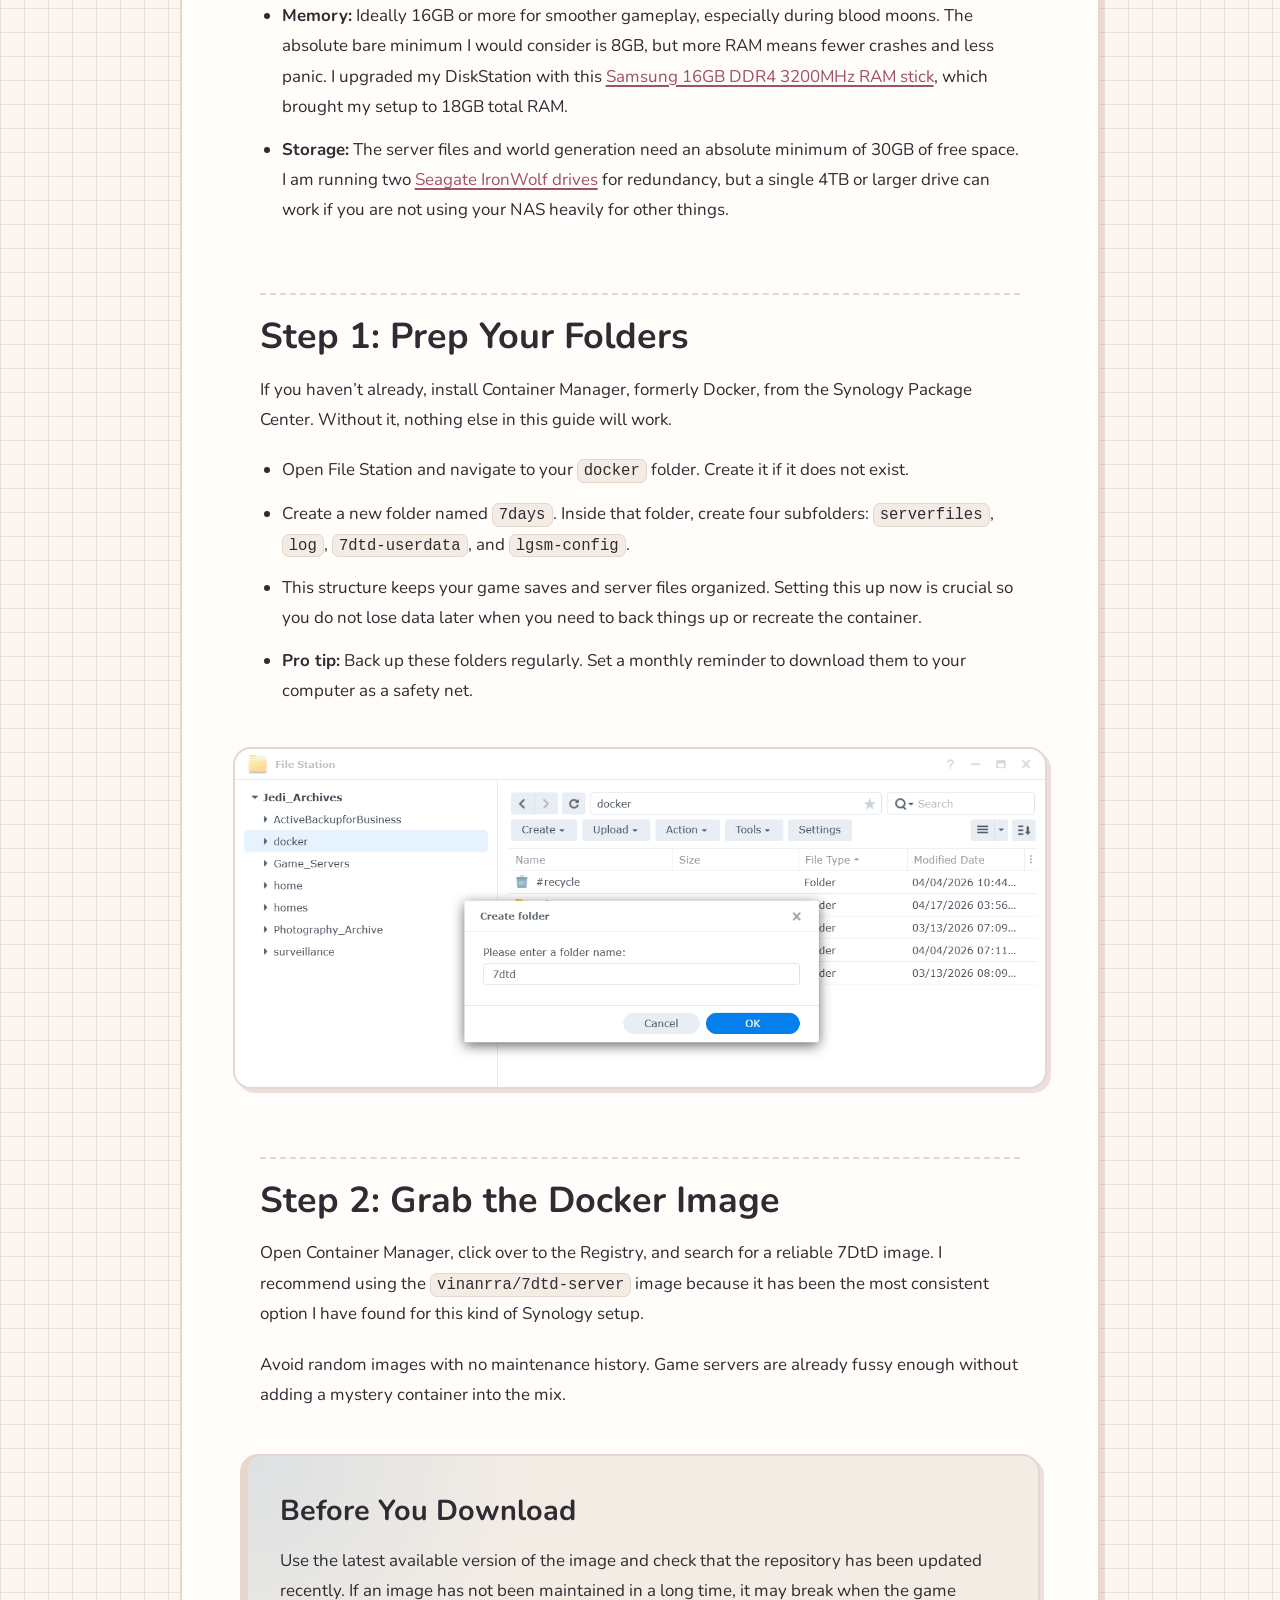
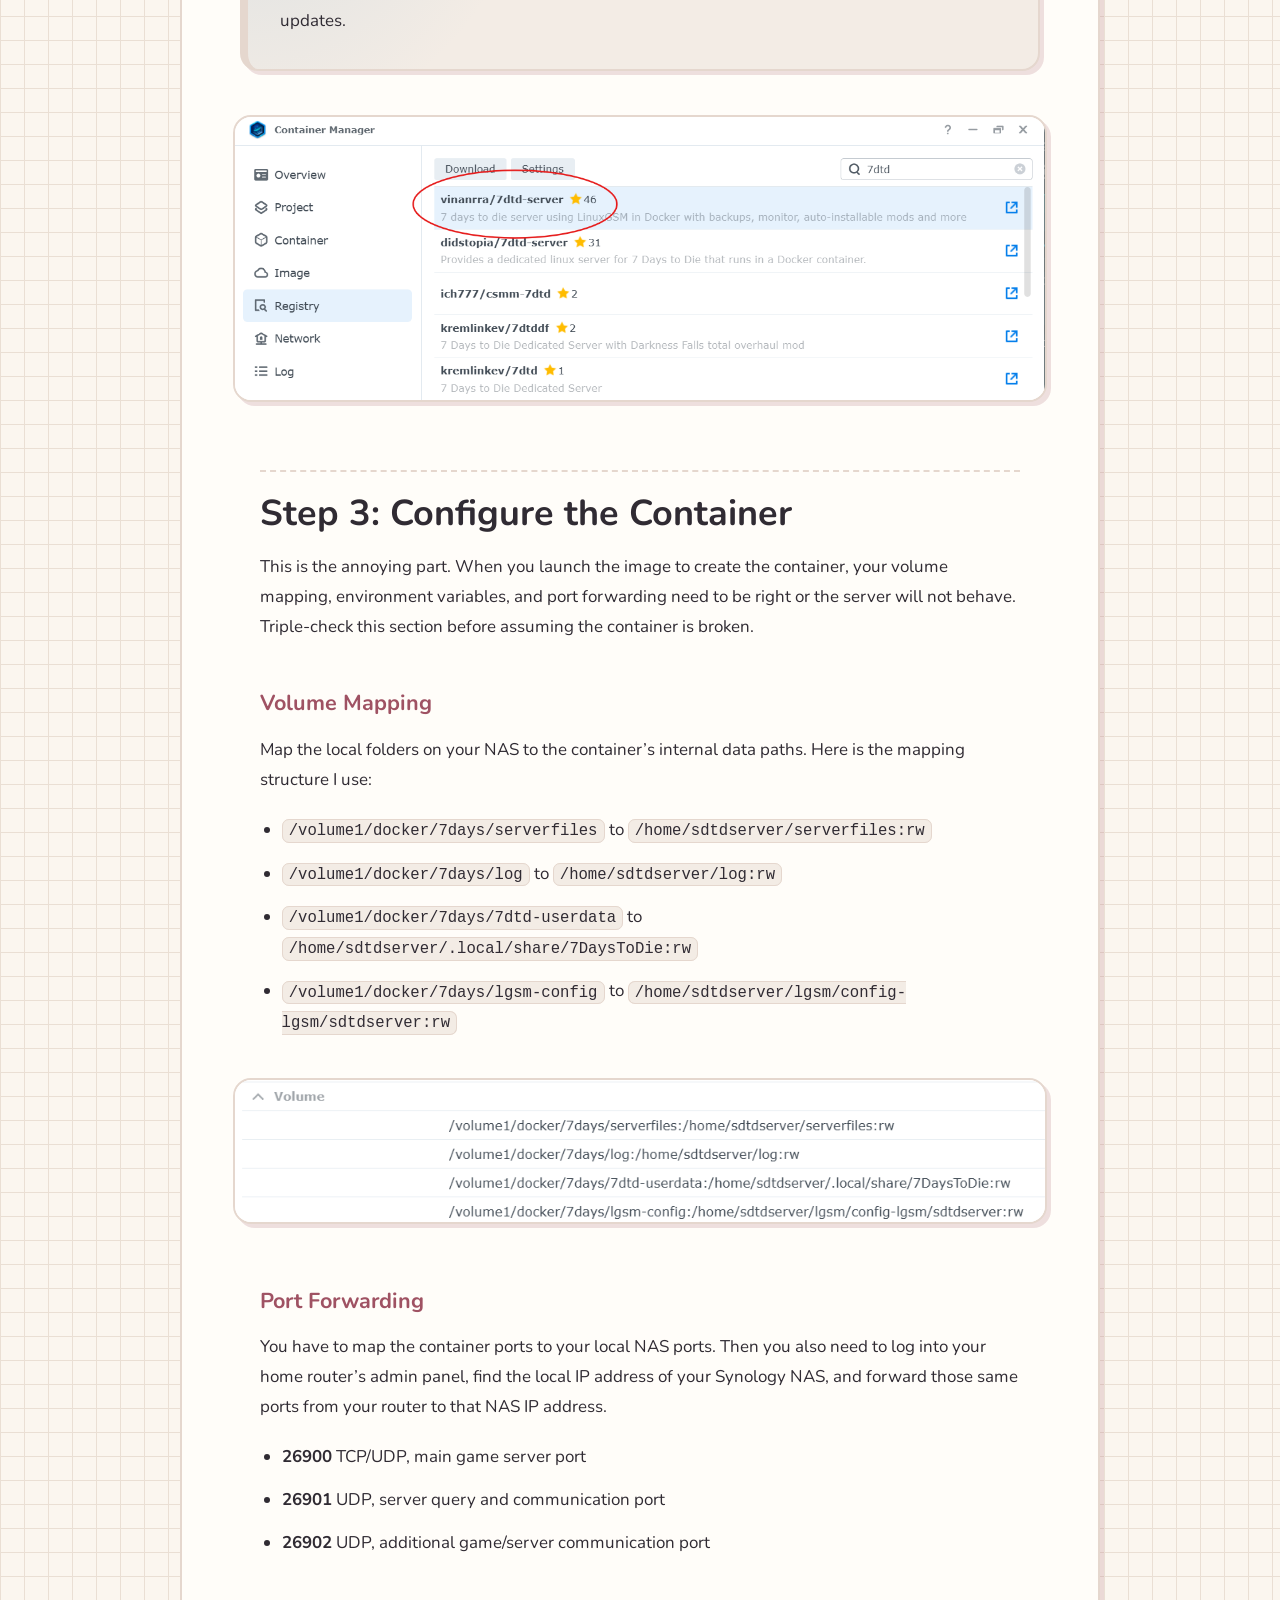
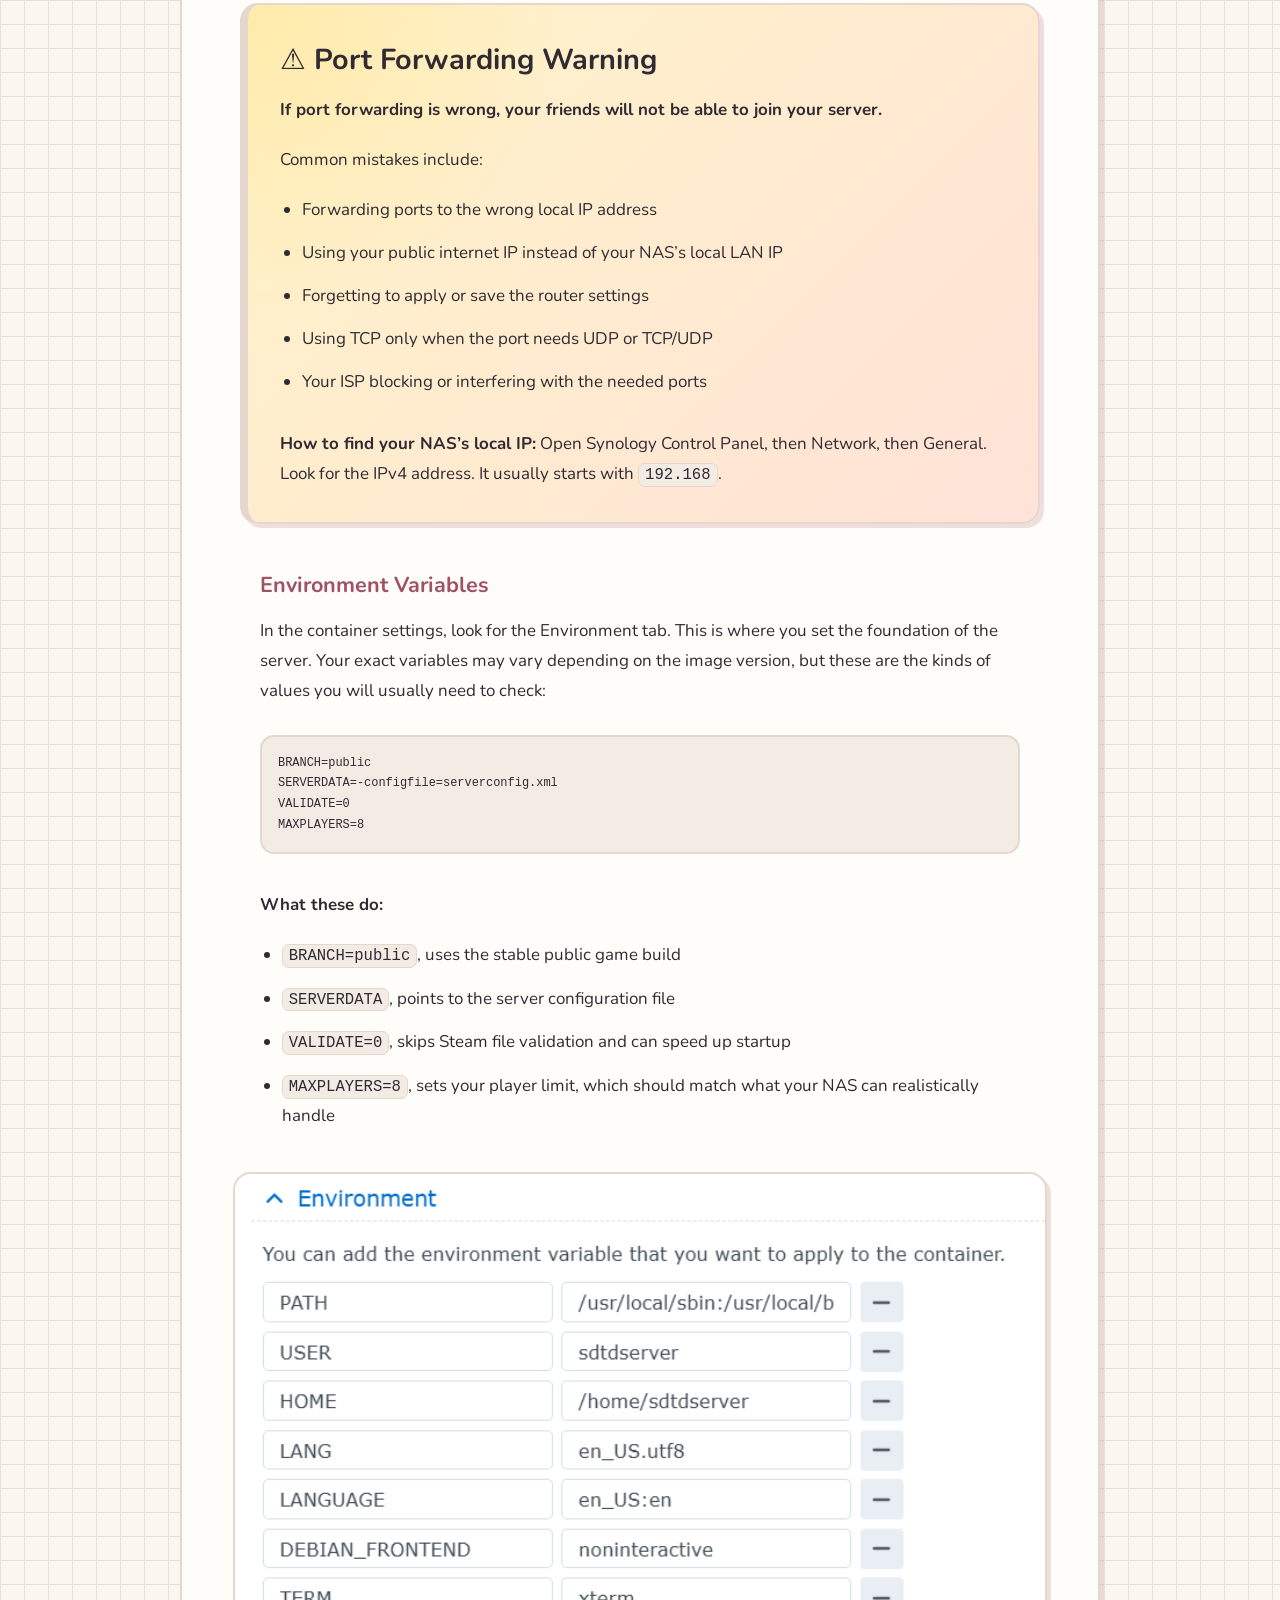
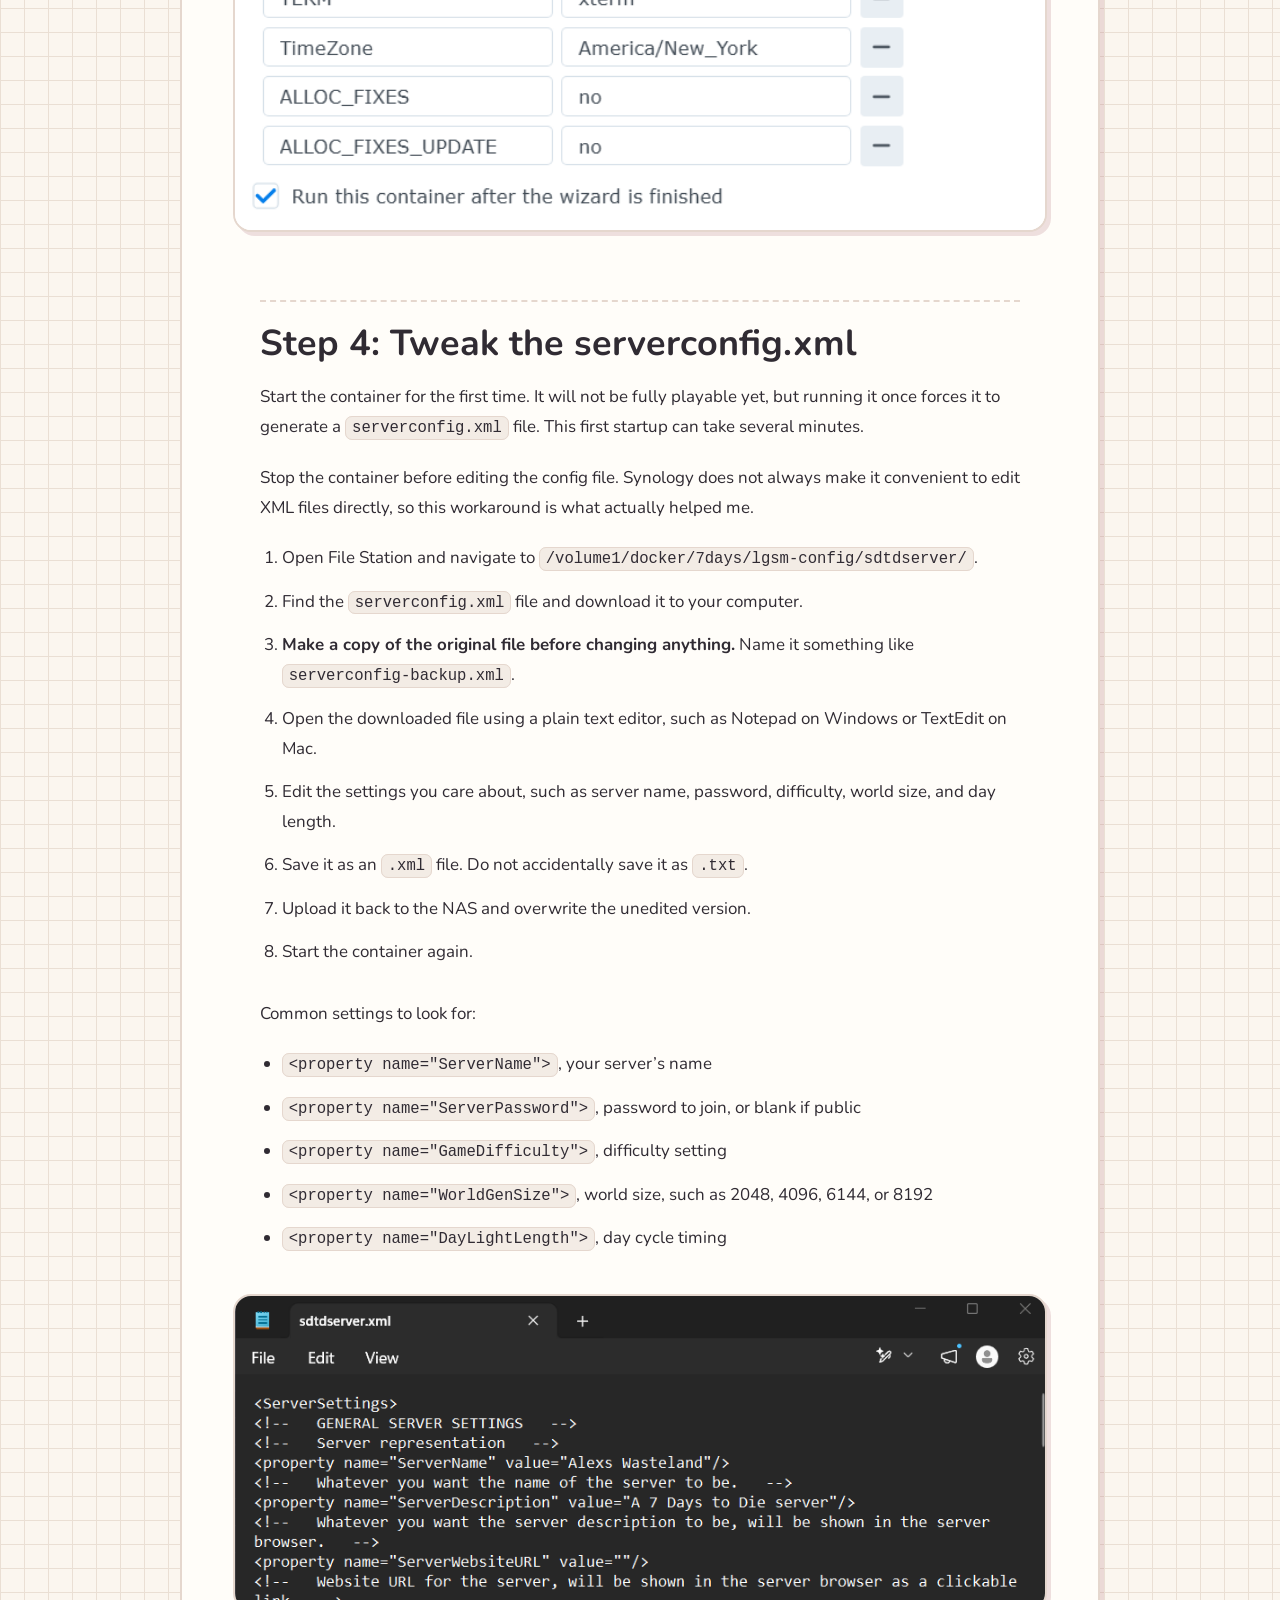
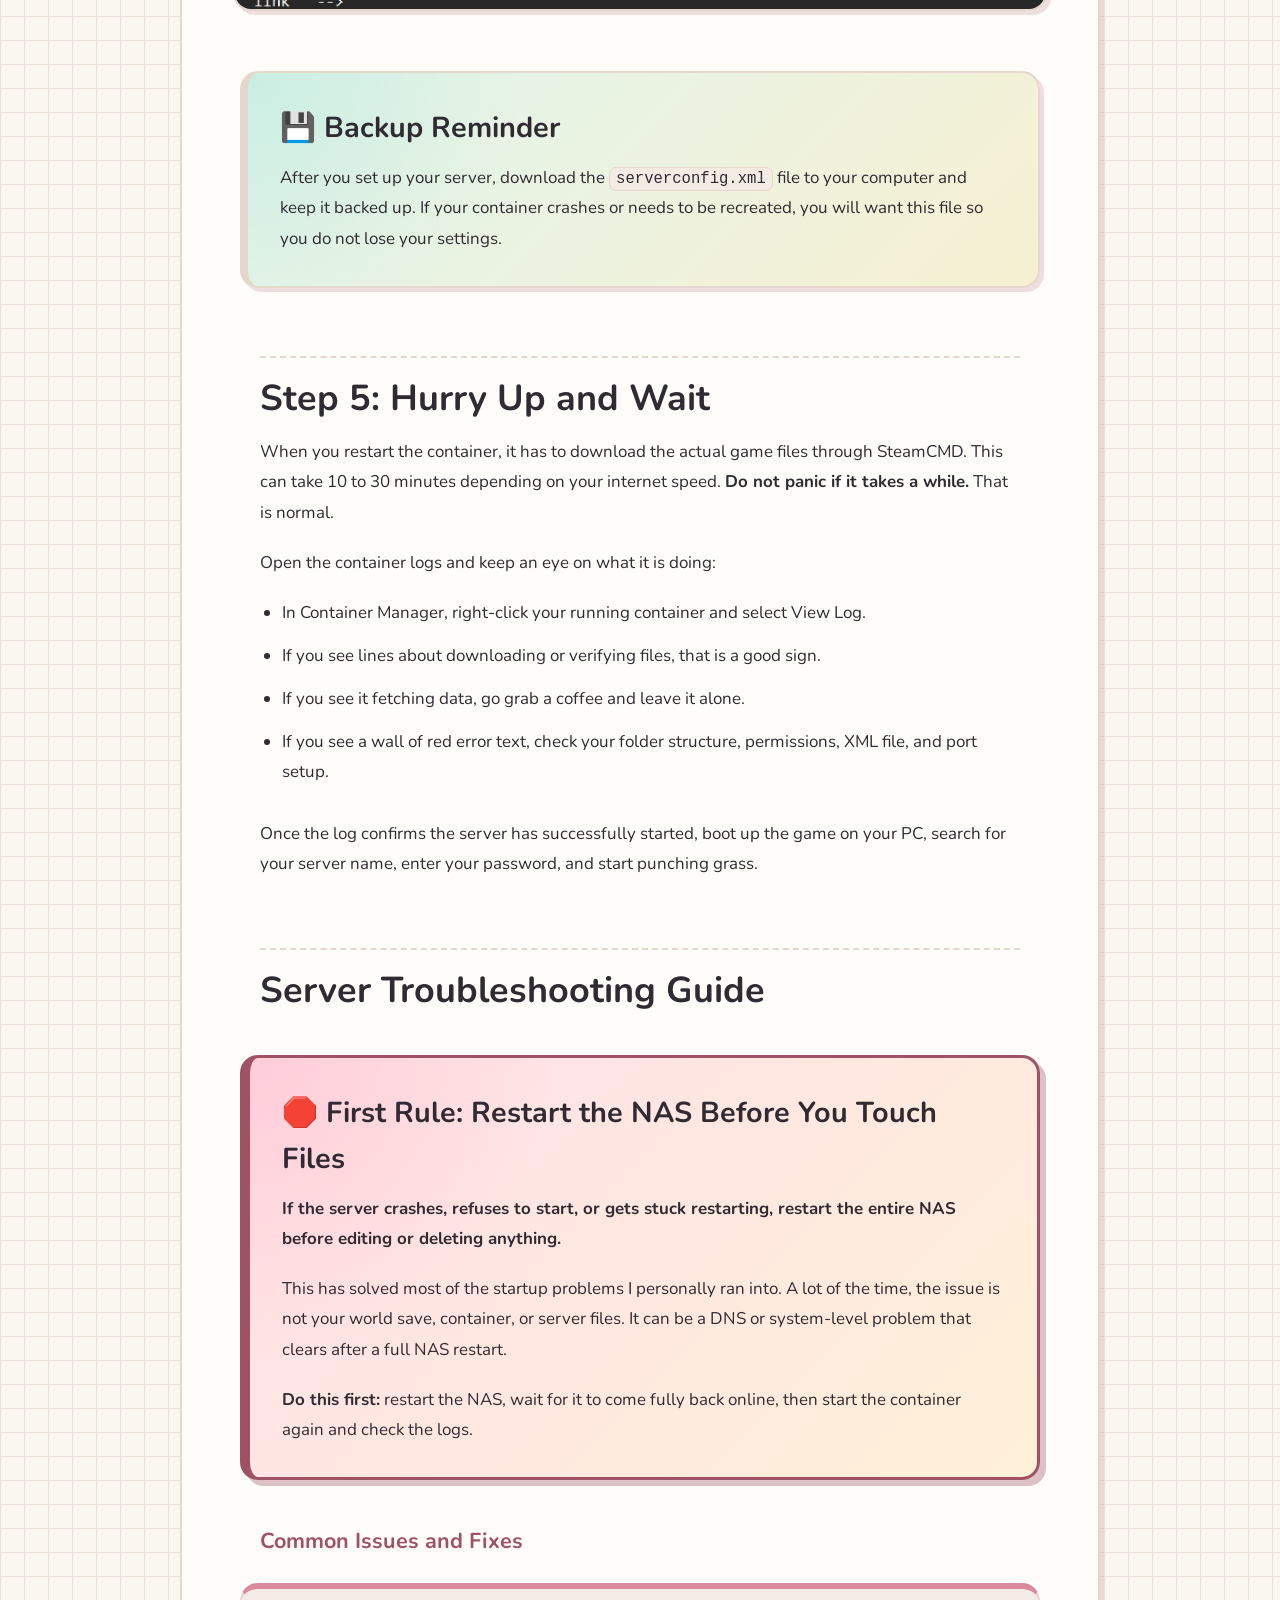
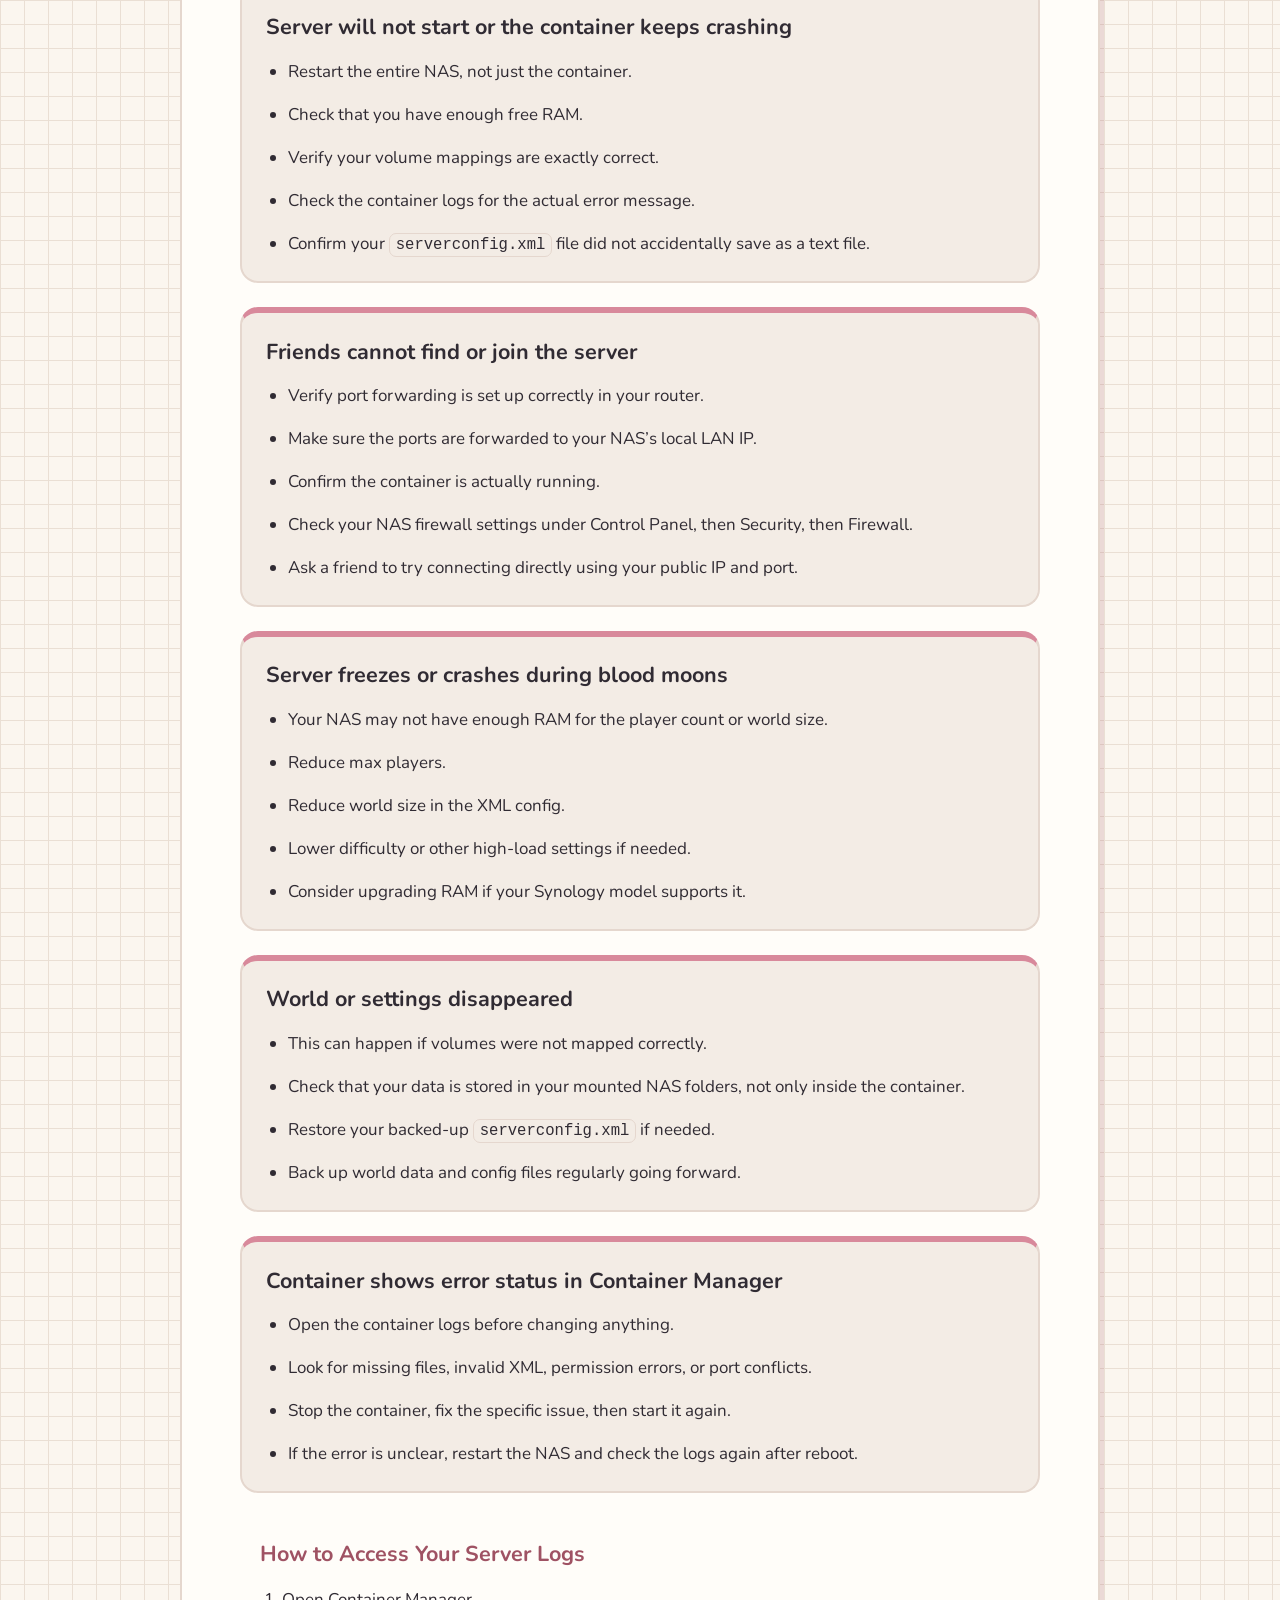
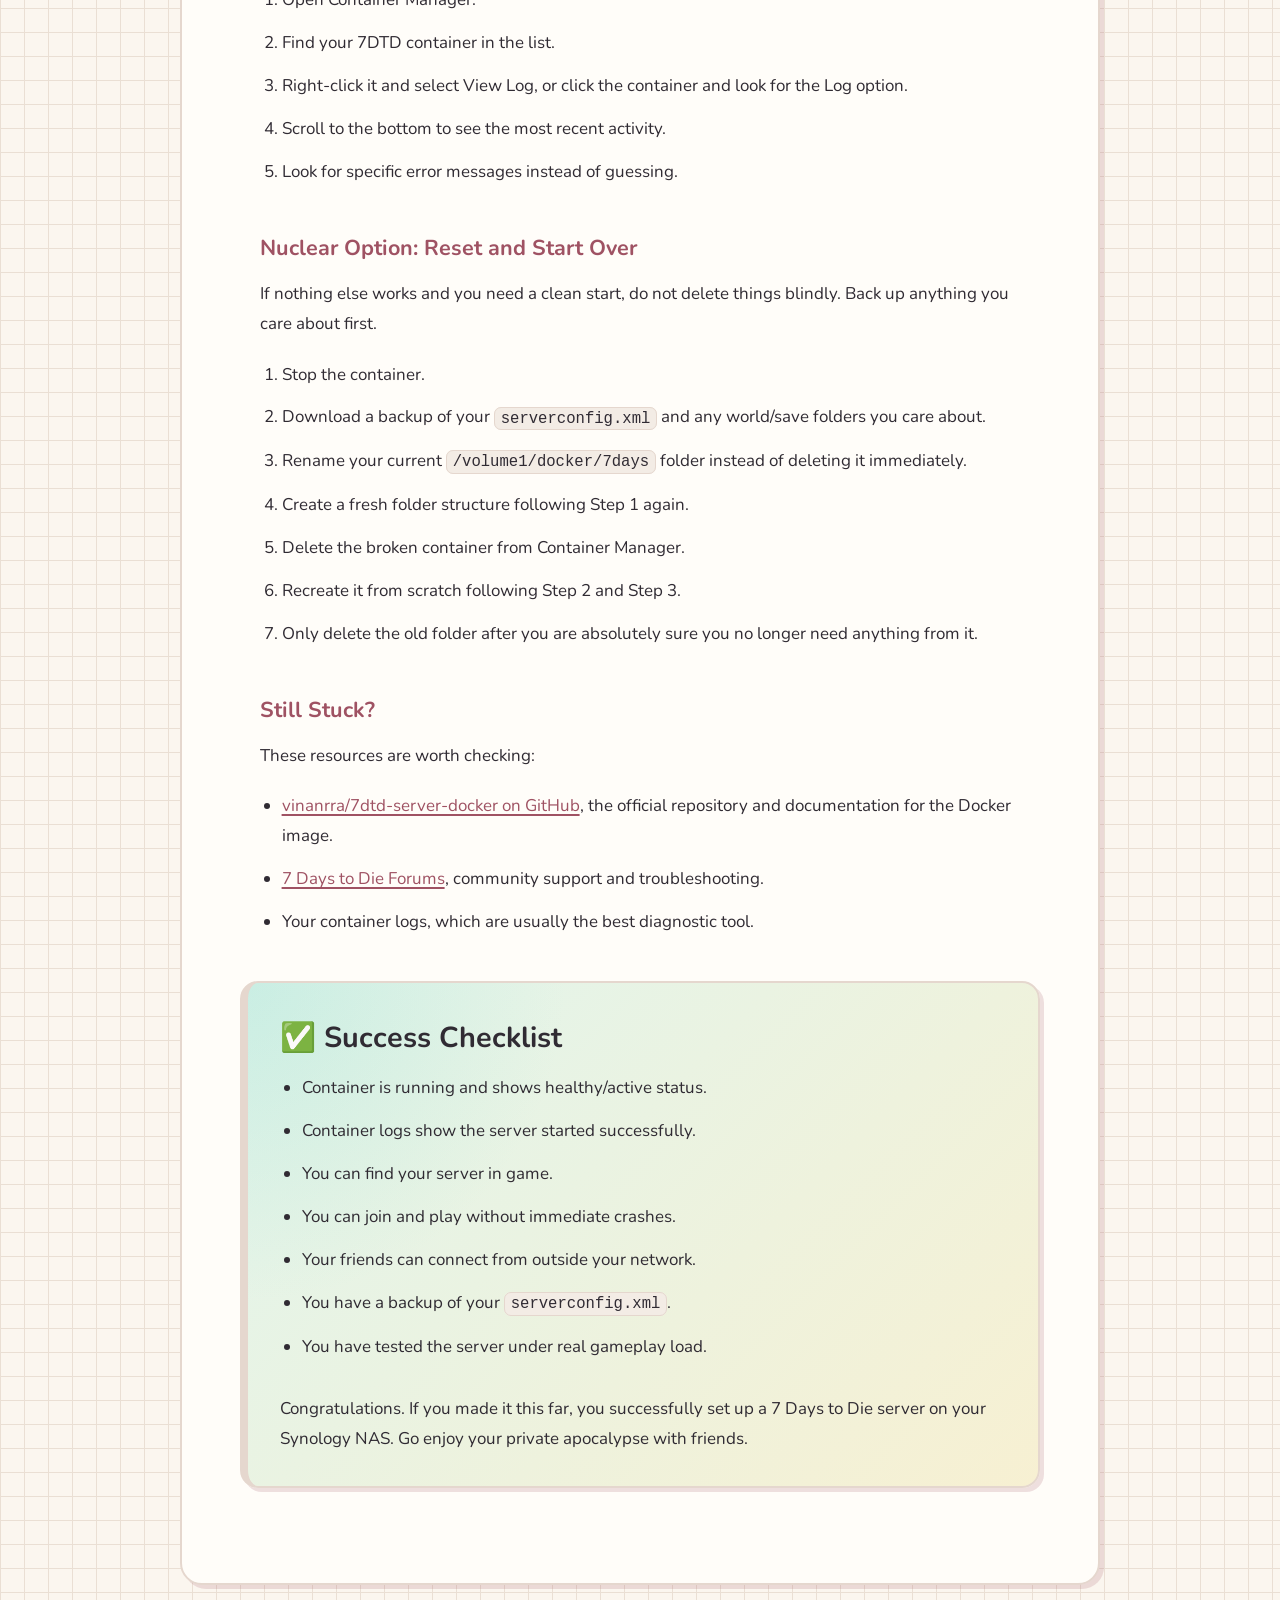
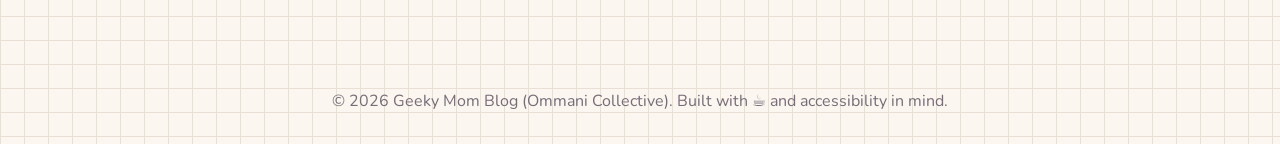
==== commit 4c392afd: "Update 7dtd-server.html" ====
--- a/7dtd-server.html
+++ b/7dtd-server.html
@@ -26,17 +26,12 @@
     <div class="nav-wrap">
       <a class="site-logo logo-link" href="index.html" aria-label="Geeky Mom Blog home">
         <img
+          id="site-logo-img"
           src="images/final-header-websize.png"
-          alt=""
-          class="site-logo-img logo-light"
-          aria-hidden="true"
-        >
-      
-        <img
-          src="images/final-header-dark-websize.png"
-          alt=""
-          class="site-logo-img logo-dark"
-          aria-hidden="true"
+          data-light-src="images/final-header-websize.png"
+          data-dark-src="images/final-header-dark-websize.png"
+          alt="Geeky Mom Blog"
+          class="site-logo-img"
         >
       </a>
 
--- a/assets/css/styles.css
+++ b/assets/css/styles.css
@@ -197,7 +197,66 @@
   border: 2px solid var(--ink);
   box-shadow: 2px 2px 0px var(--ink);
 }
-
+.logo-link {
+  display: inline-block;
+  position: relative;
+  width: clamp(260px, 38vw, 520px);
+  height: auto;
+  text-decoration: none;
+  color: var(--ink);
+  flex-shrink: 0;
+}
+
+.site-logo-img {
+  width: 100%;
+  height: auto;
+  display: block;
+}
+
+/* Default: show light logo only */
+.logo-dark {
+  display: none !important;
+}
+
+.logo-light {
+  display: block !important;
+}
+
+/* Dark mode: show dark logo only */
+html[data-theme="dark"] .logo-light,
+body[data-theme="dark"] .logo-light {
+  display: none !important;
+}
+
+html[data-theme="dark"] .logo-dark,
+body[data-theme="dark"] .logo-dark {
+  display: block !important;
+}
+.nav-wrap {
+  max-width: var(--max-width);
+  margin: 0 auto;
+  padding: 0.8rem 1.25rem;
+  display: flex;
+  align-items: center;
+  justify-content: space-between;
+  flex-wrap: wrap;
+  gap: 1rem;
+}
+
+@media (max-width: 900px) {
+  .nav-wrap {
+    justify-content: center;
+  }
+
+  .logo-link {
+    width: min(88vw, 520px);
+  }
+
+  nav {
+    width: 100%;
+    justify-content: center;
+  }
+}
 nav {
   display: flex;
   align-items: center;
@@ -597,6 +656,11 @@
   }
 }
 
+@media (max-width: 700px) {
+  .site-logo-img {
+    width: min(78vw, 340px);
+  }
+}
 /* =========================================================
    Long-form tutorial/article pages
    ========================================================= */
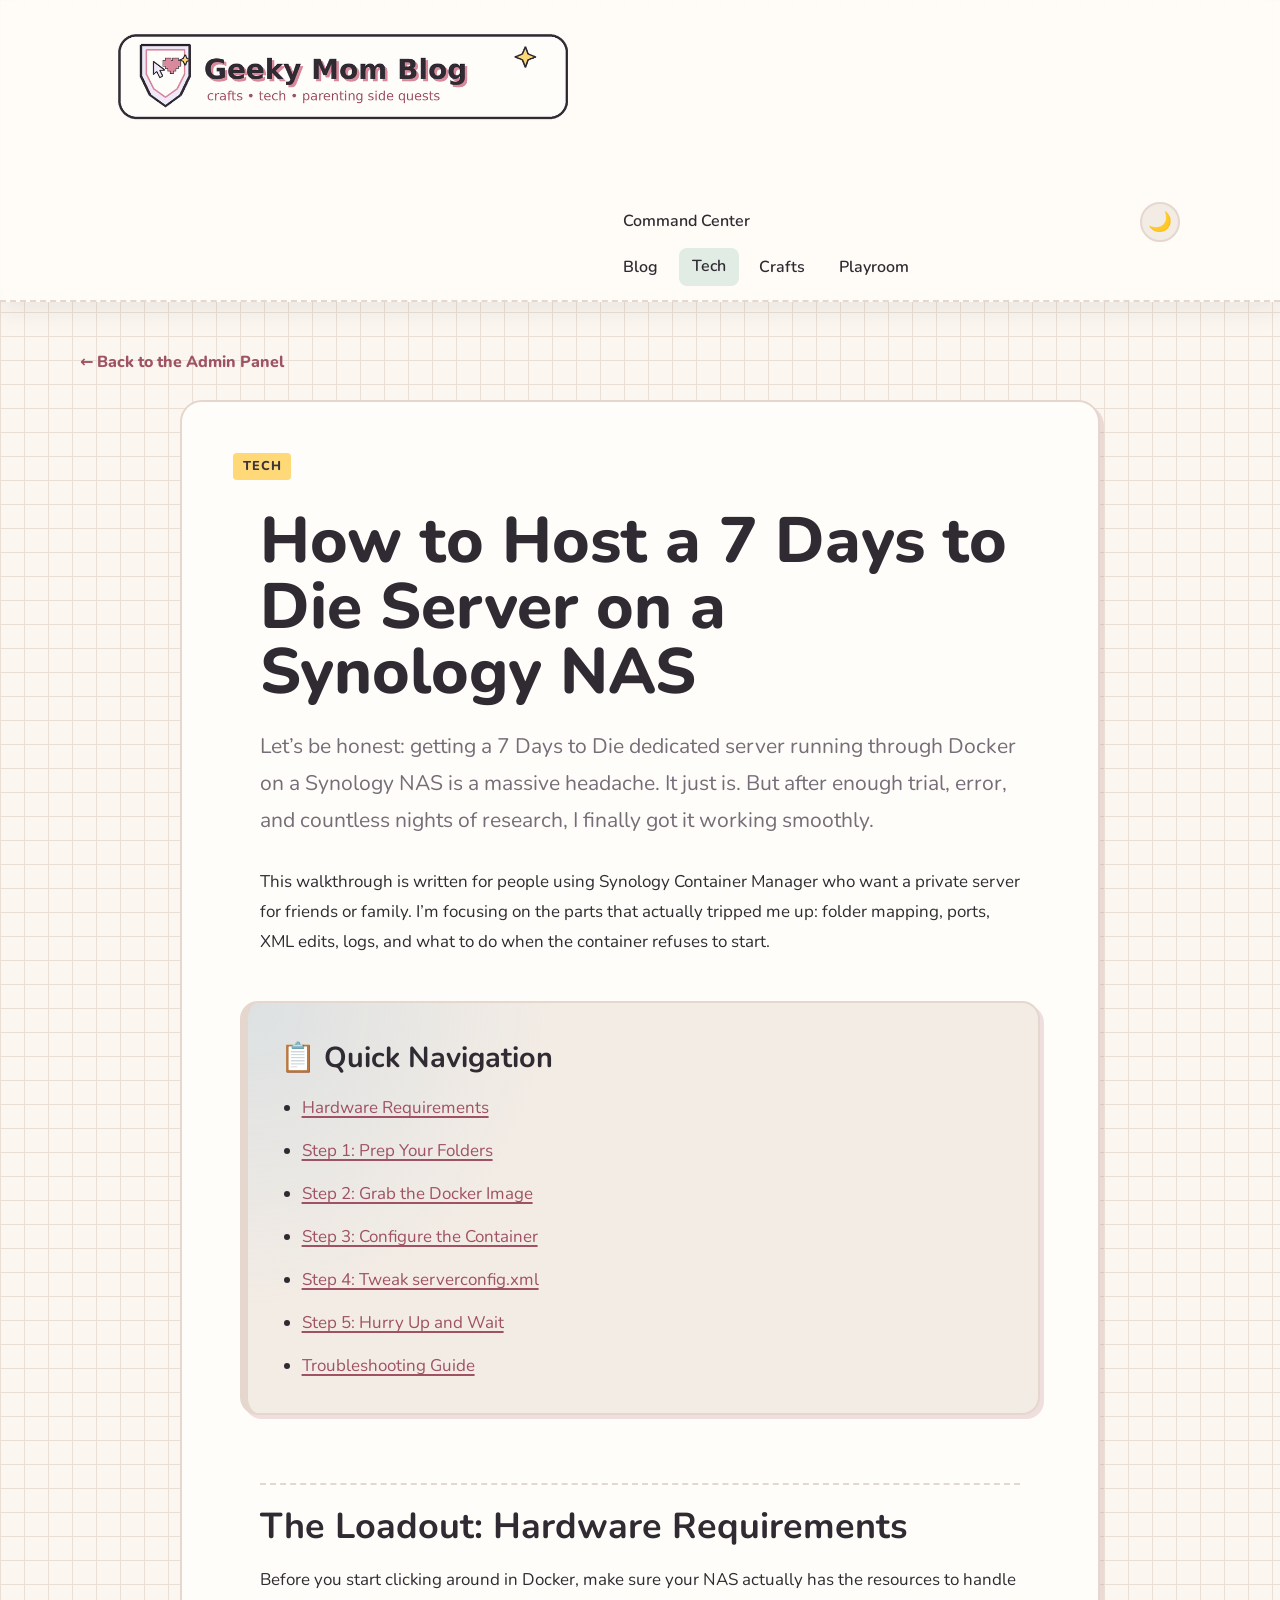
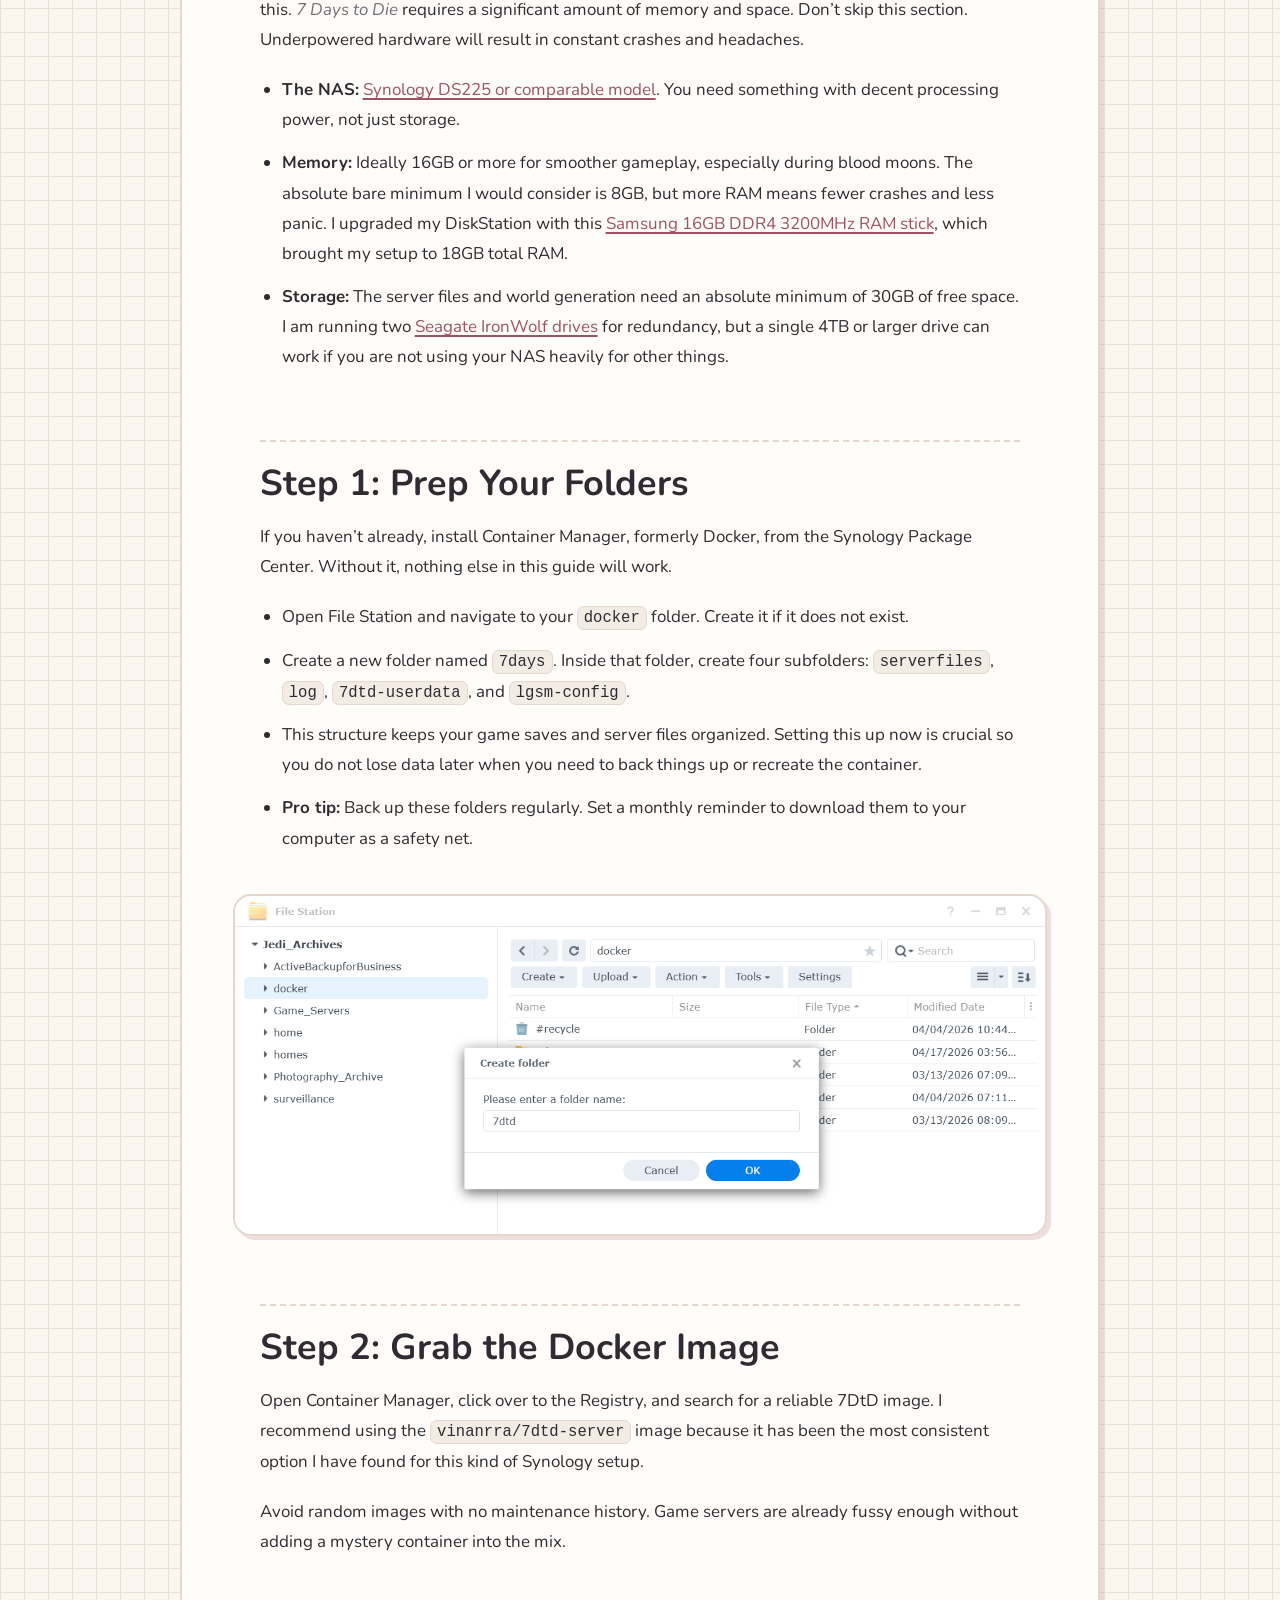
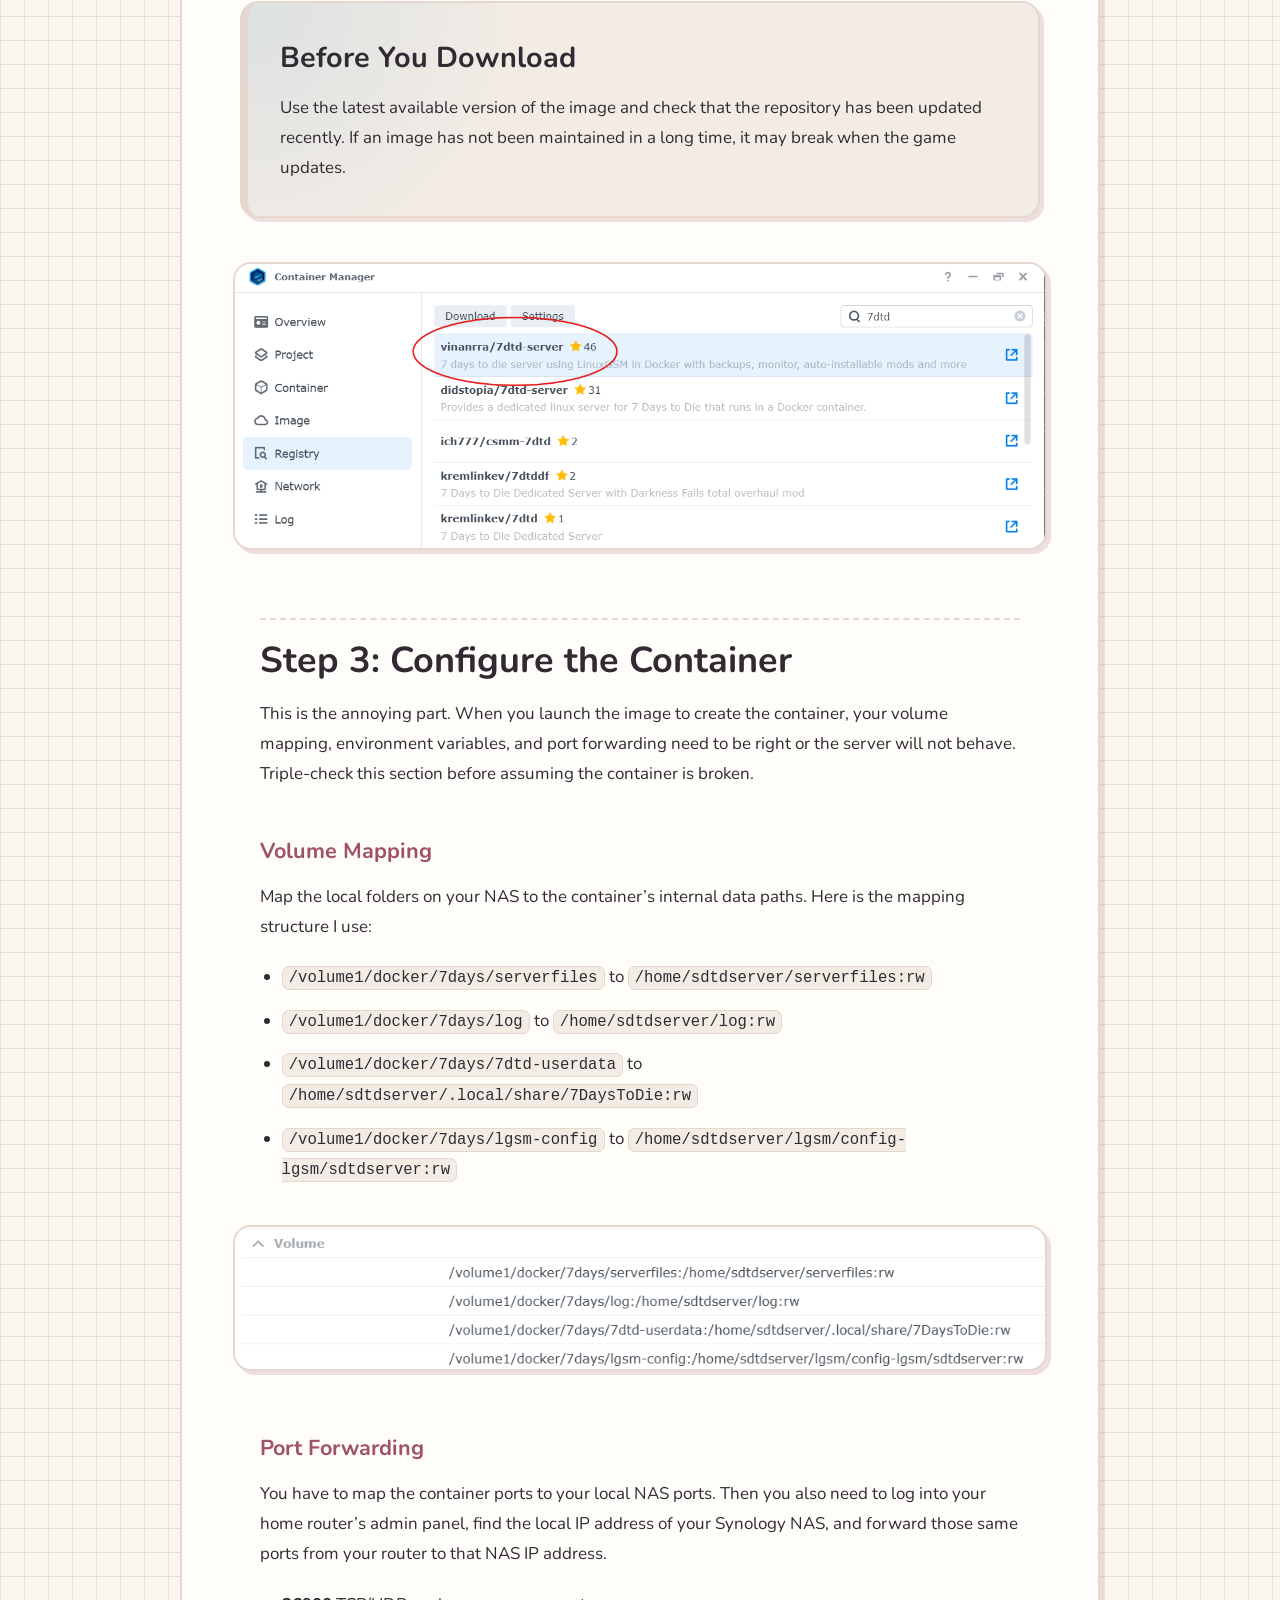
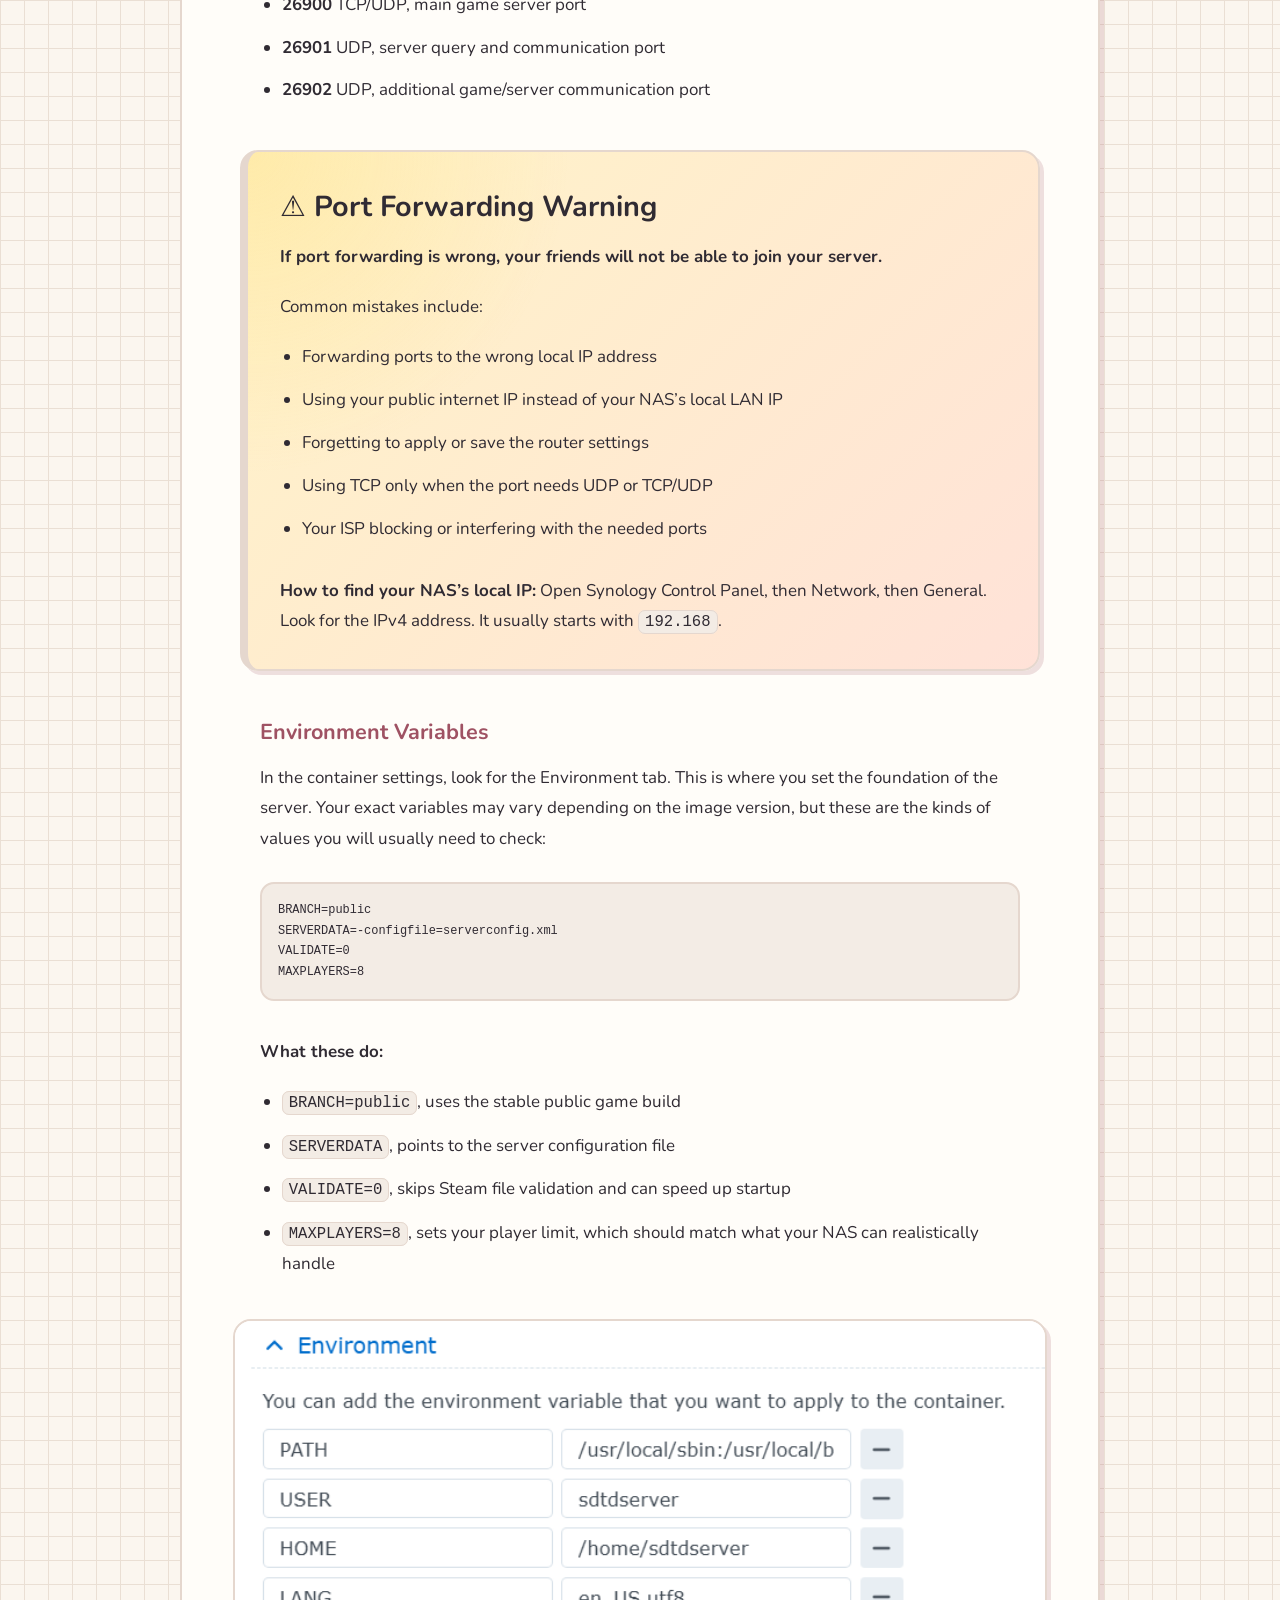
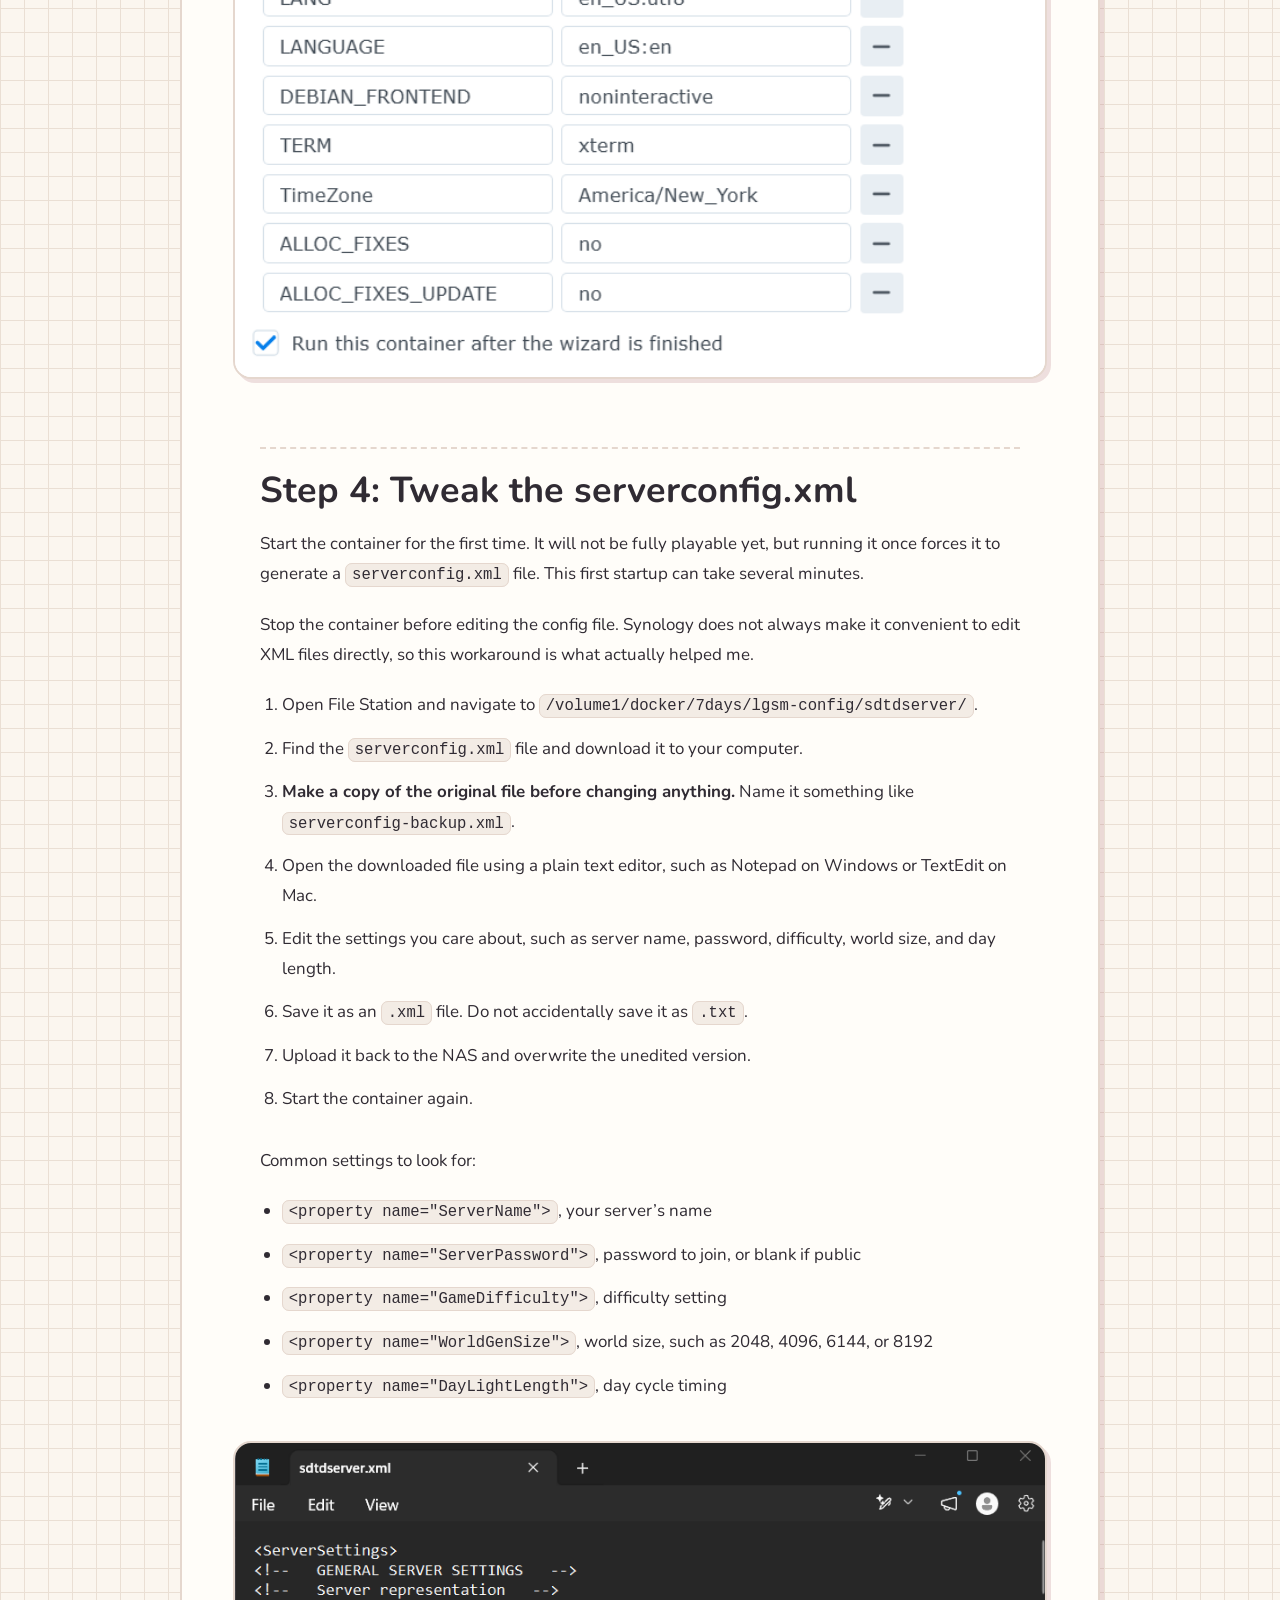
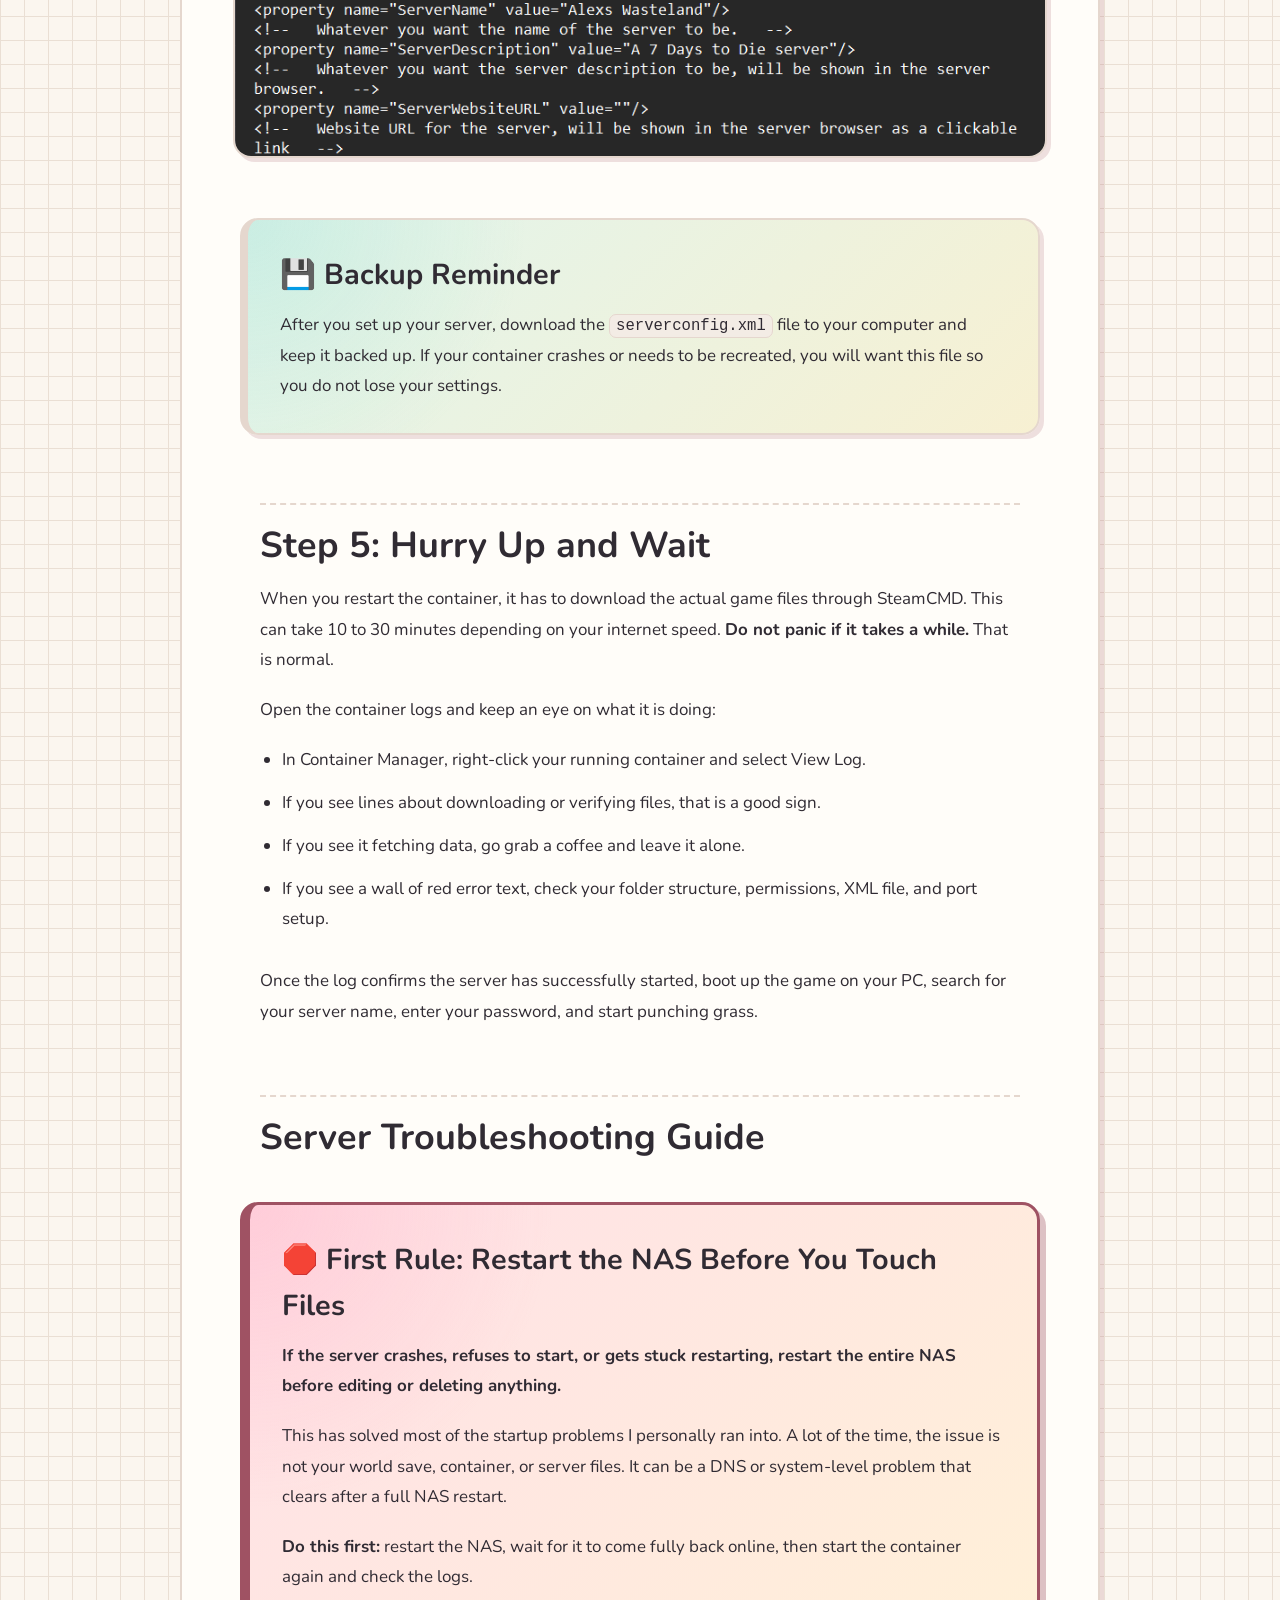
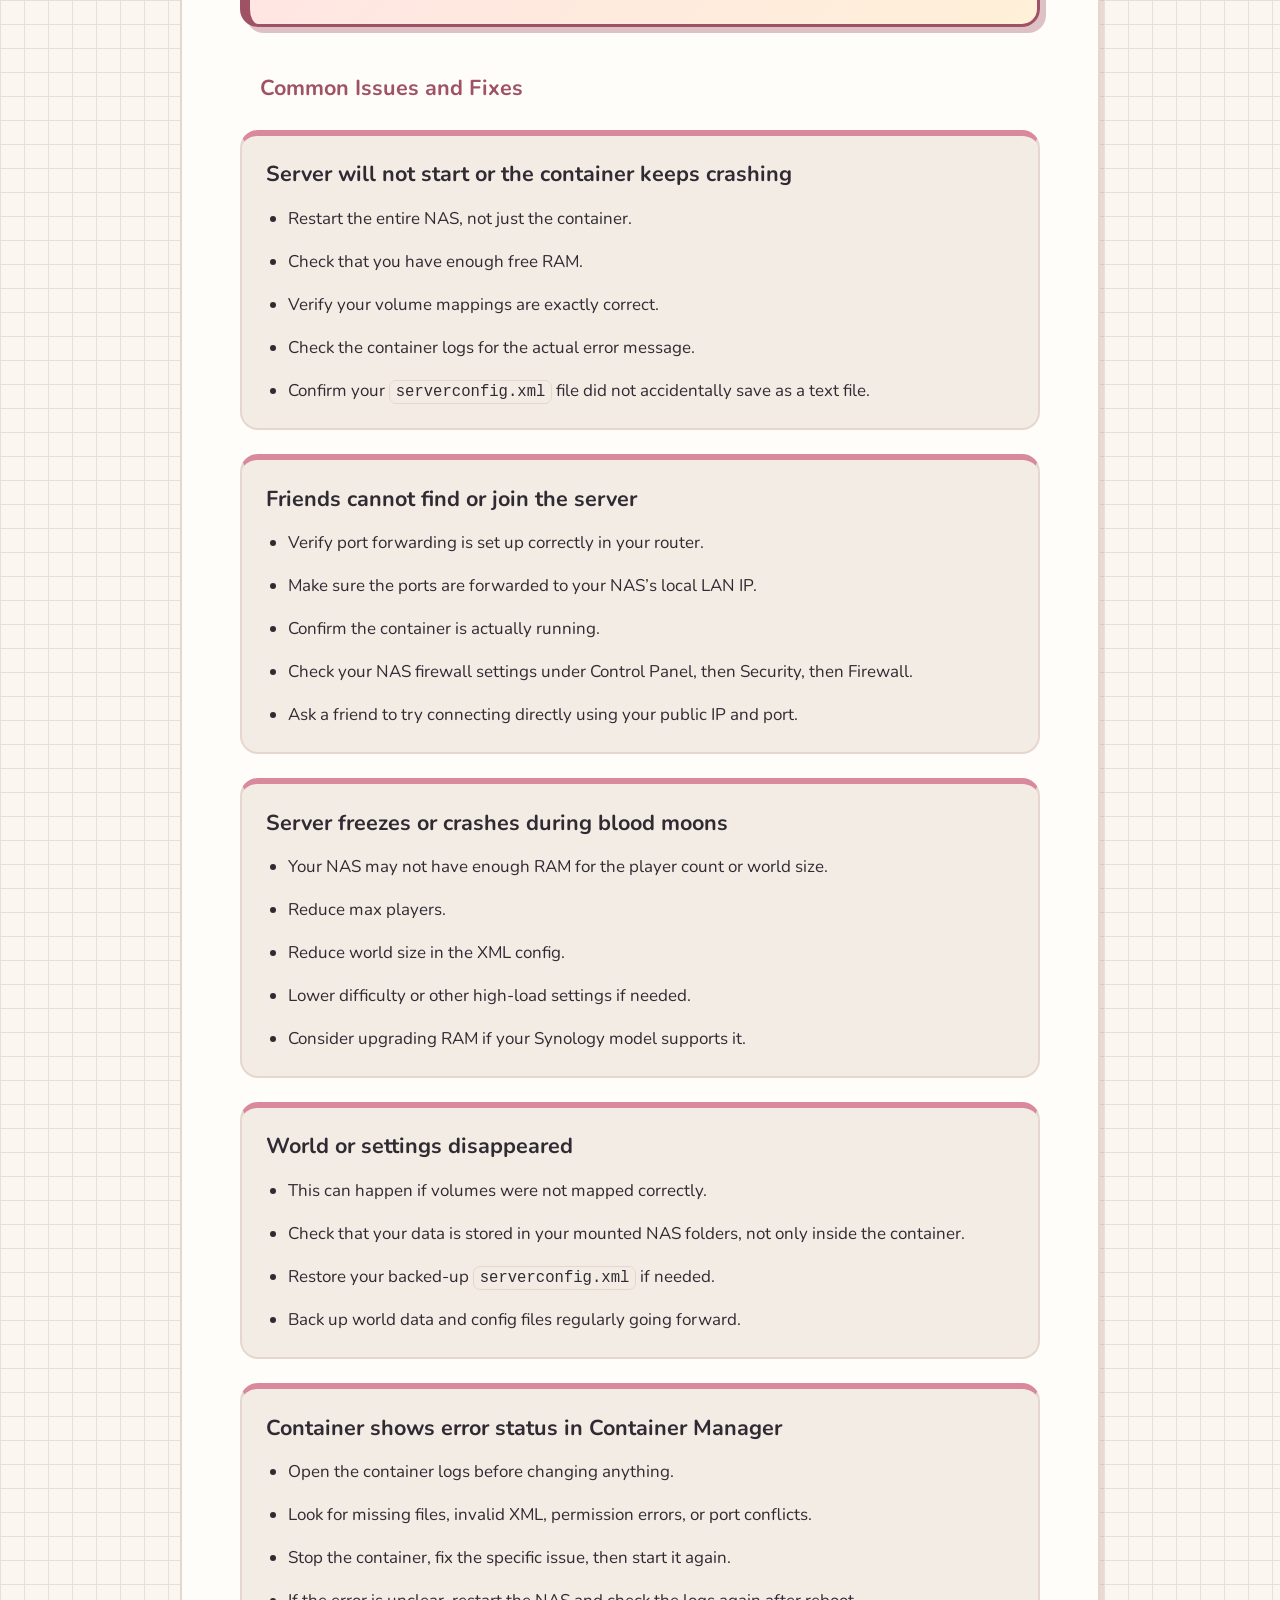
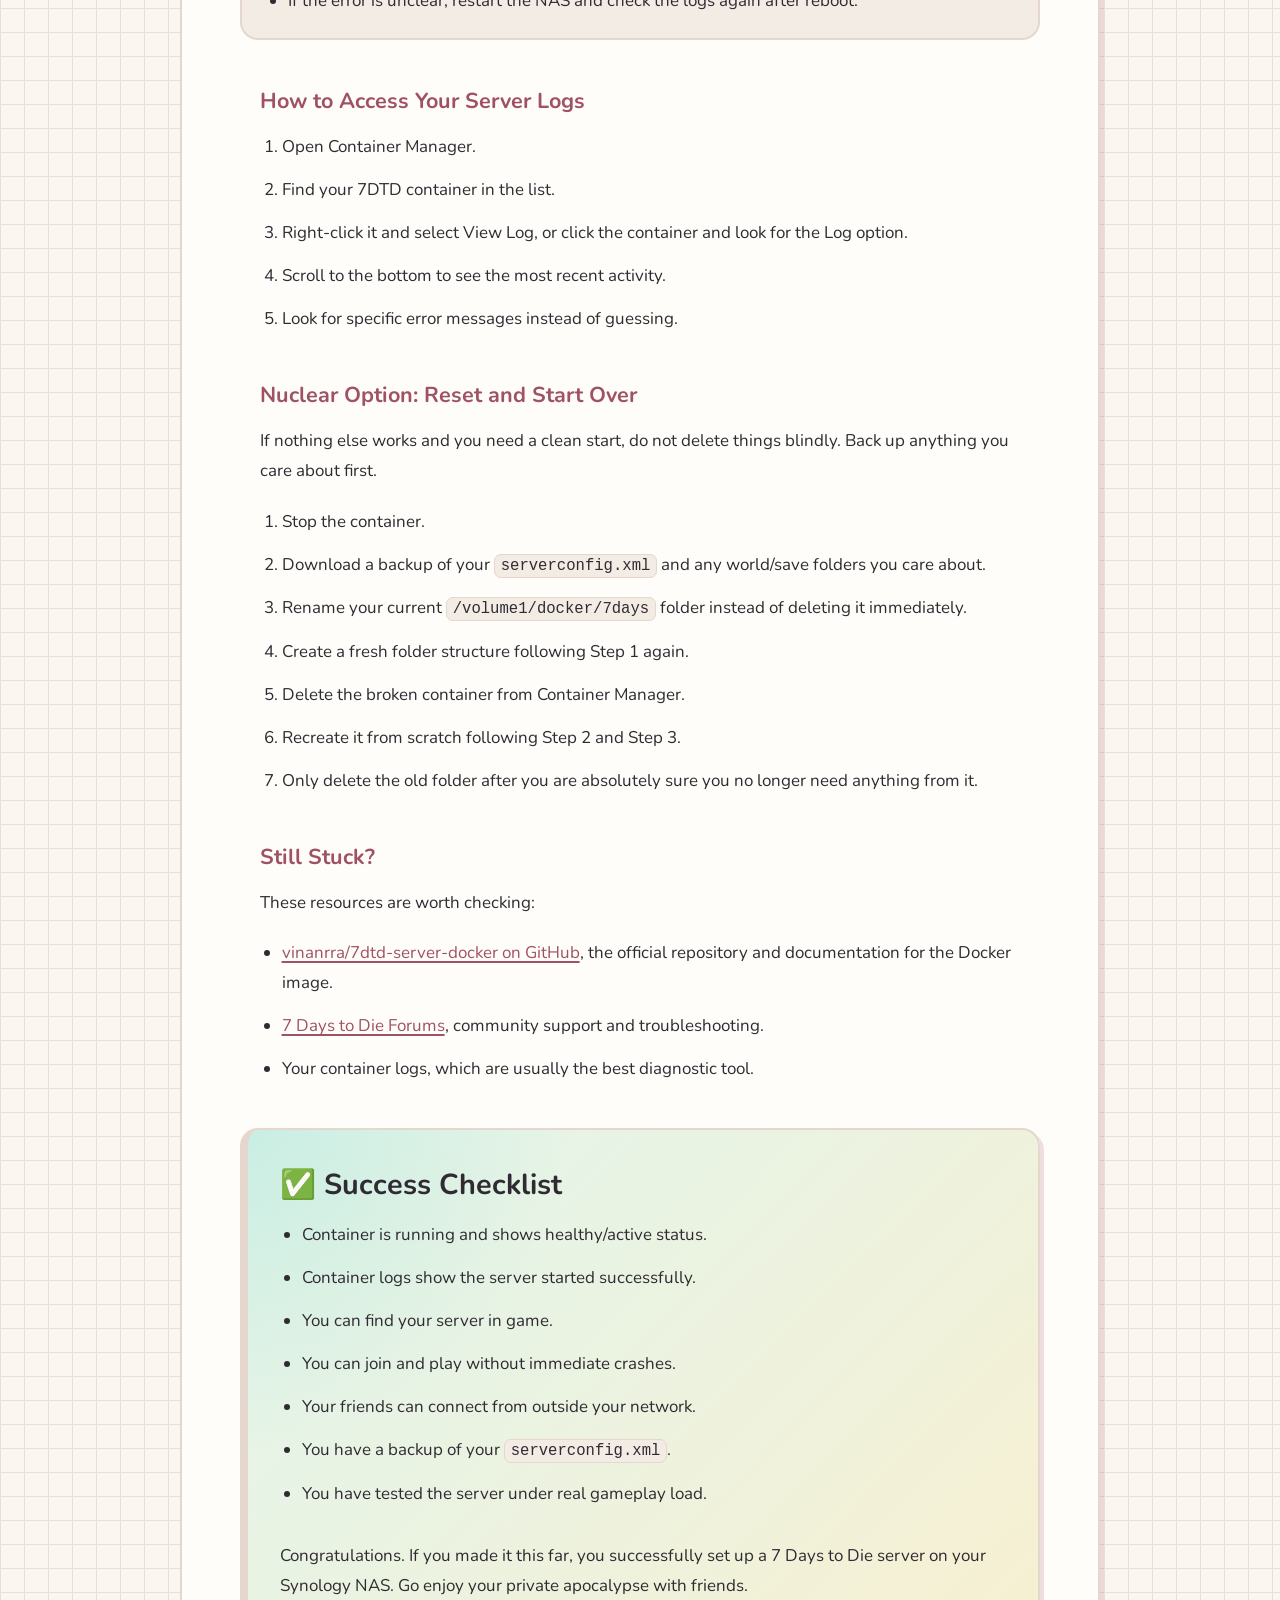
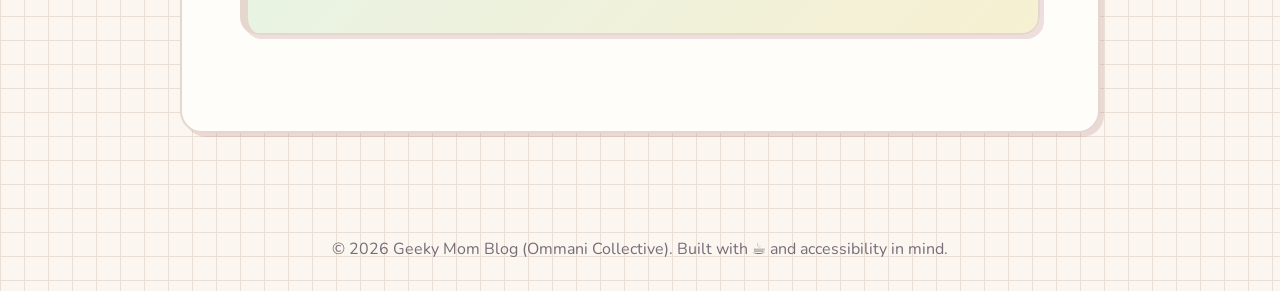
==== commit c1cad6e5: "Update 7dtd-server.html" ====
--- a/7dtd-server.html
+++ b/7dtd-server.html
@@ -26,14 +26,18 @@
     <div class="nav-wrap">
       <a class="site-logo logo-link" href="index.html" aria-label="Geeky Mom Blog home">
         <img
-          id="site-logo-img"
           src="images/final-header-websize.png"
-          data-light-src="images/final-header-websize.png"
-          data-dark-src="images/final-header-dark-websize.png"
-          alt="Geeky Mom Blog"
-          class="site-logo-img"
+          alt=""
+          class="site-logo-img logo-light"
+          aria-hidden="true"
         >
-      </a>
+      
+        <img
+          src="images/final-header-dark-websize.png"
+          alt=""
+          class="site-logo-img logo-dark"
+          aria-hidden="true"
+        >
 
       <nav aria-label="Main navigation">
         <ul>
